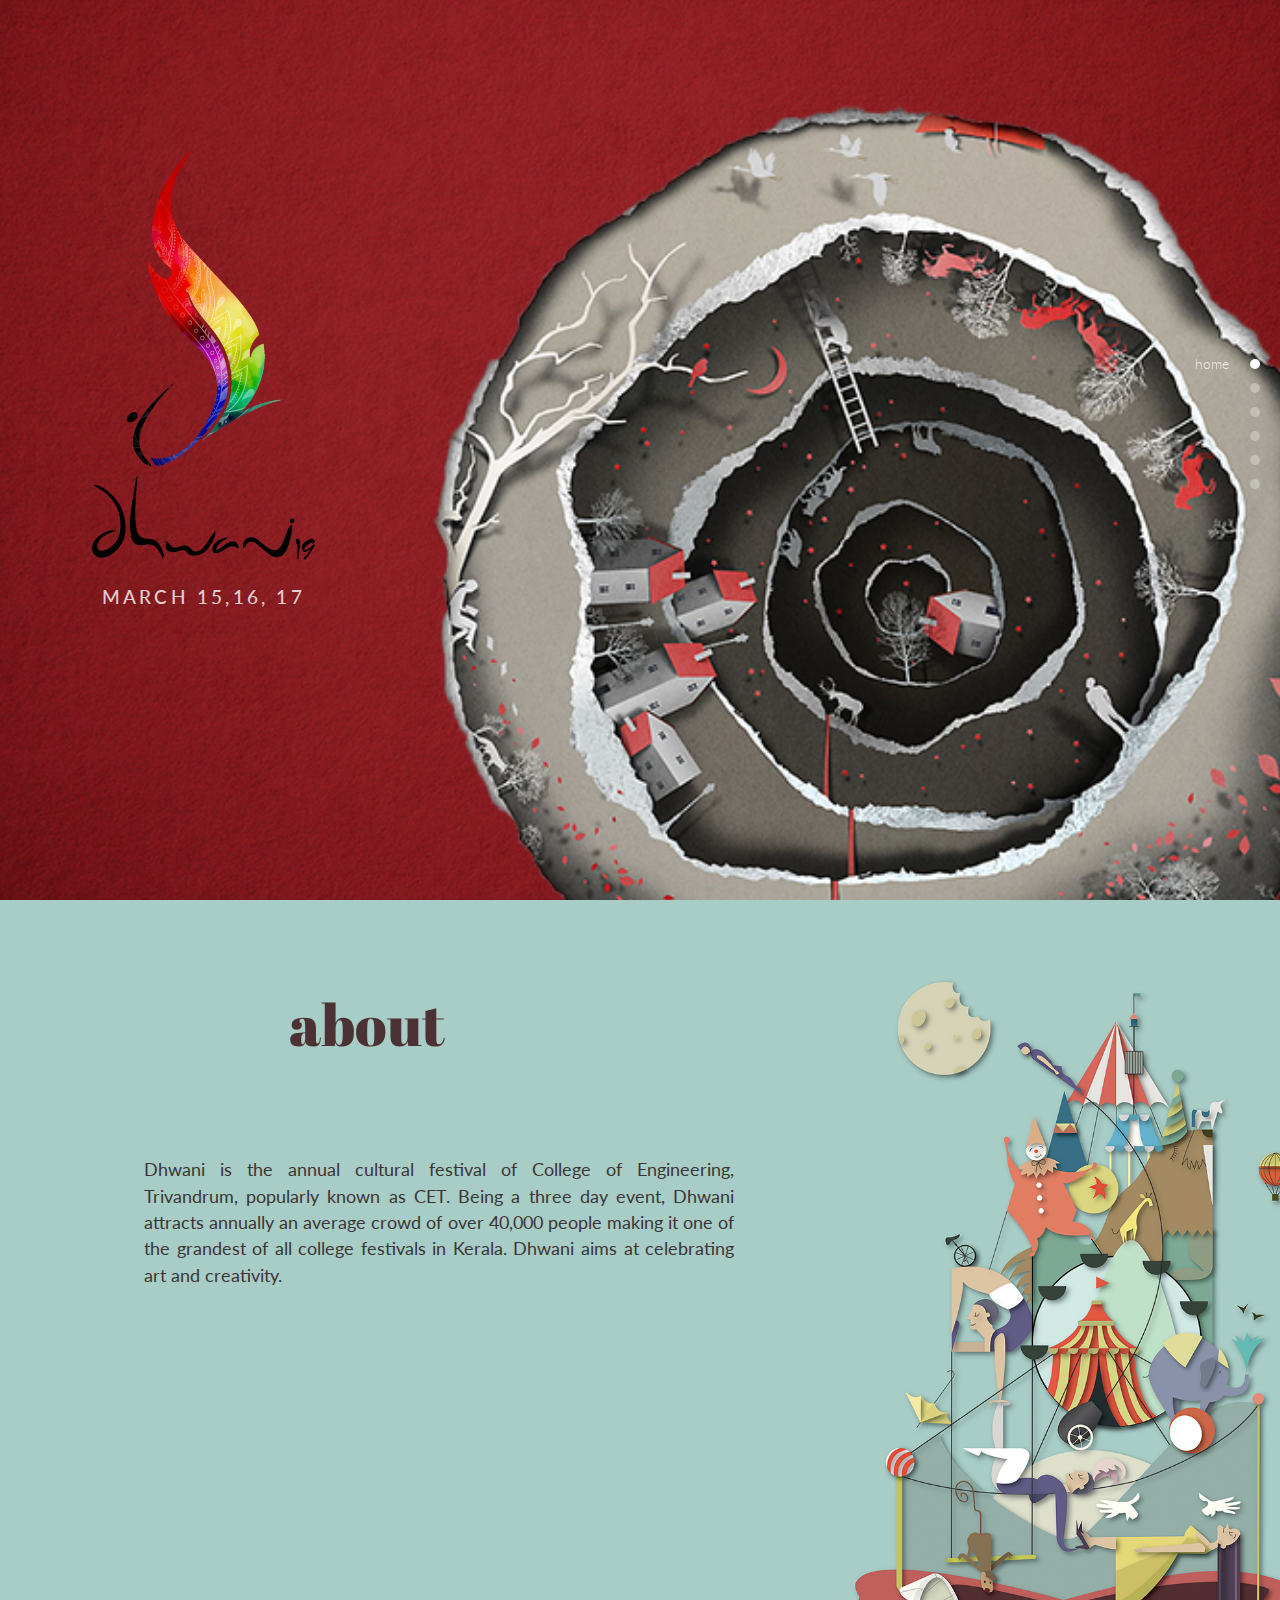
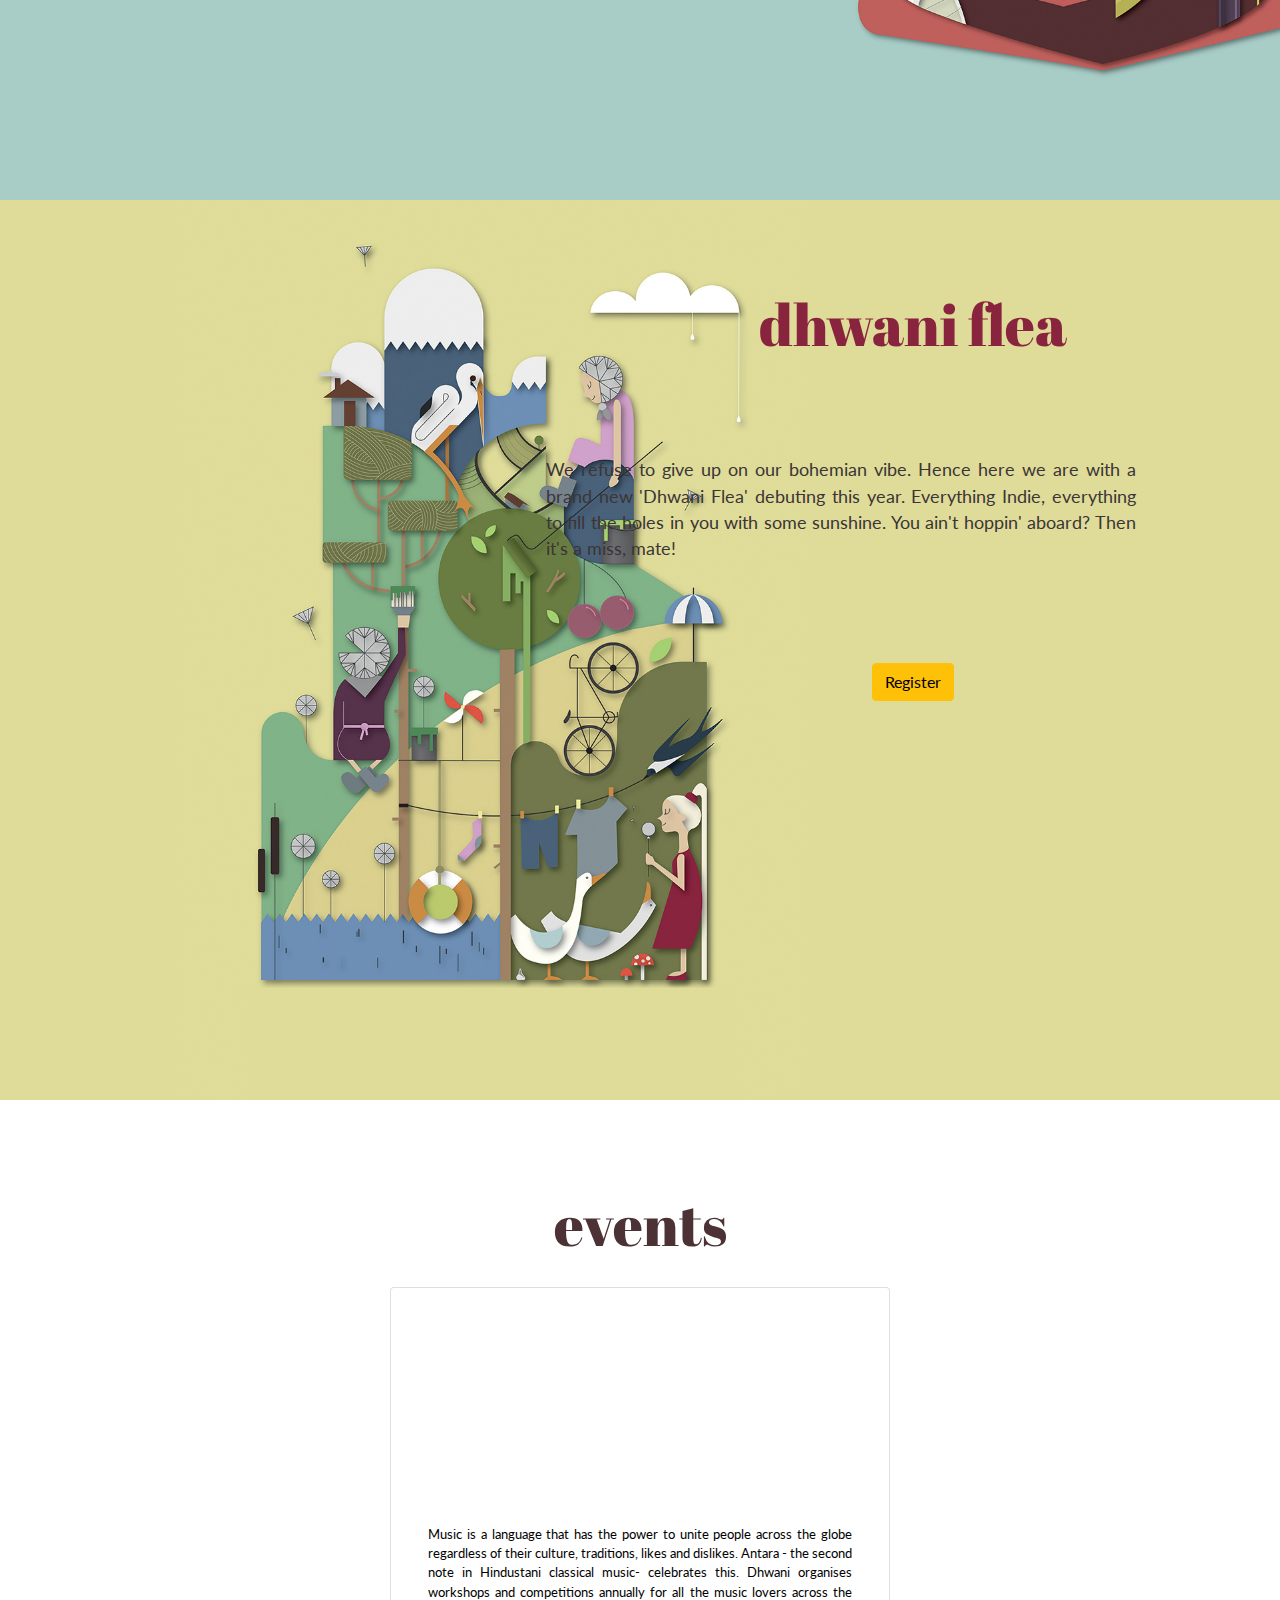
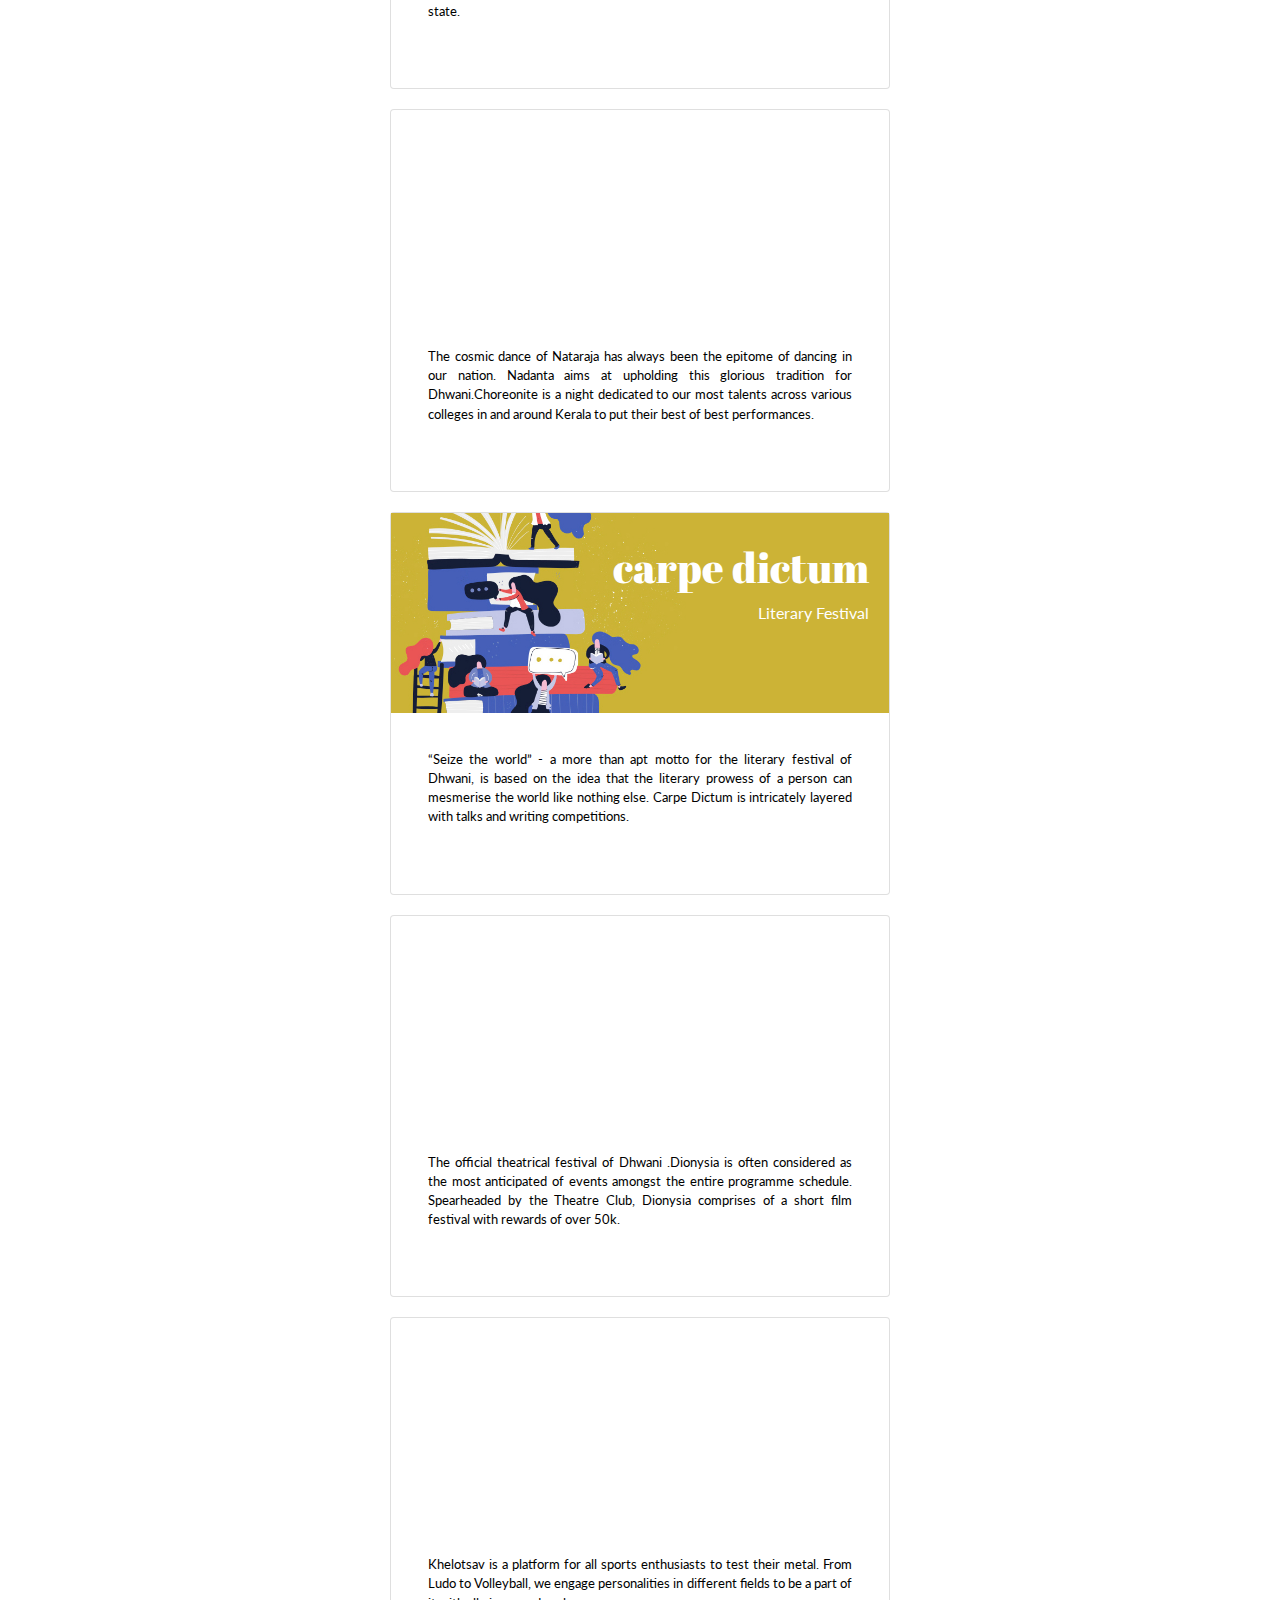
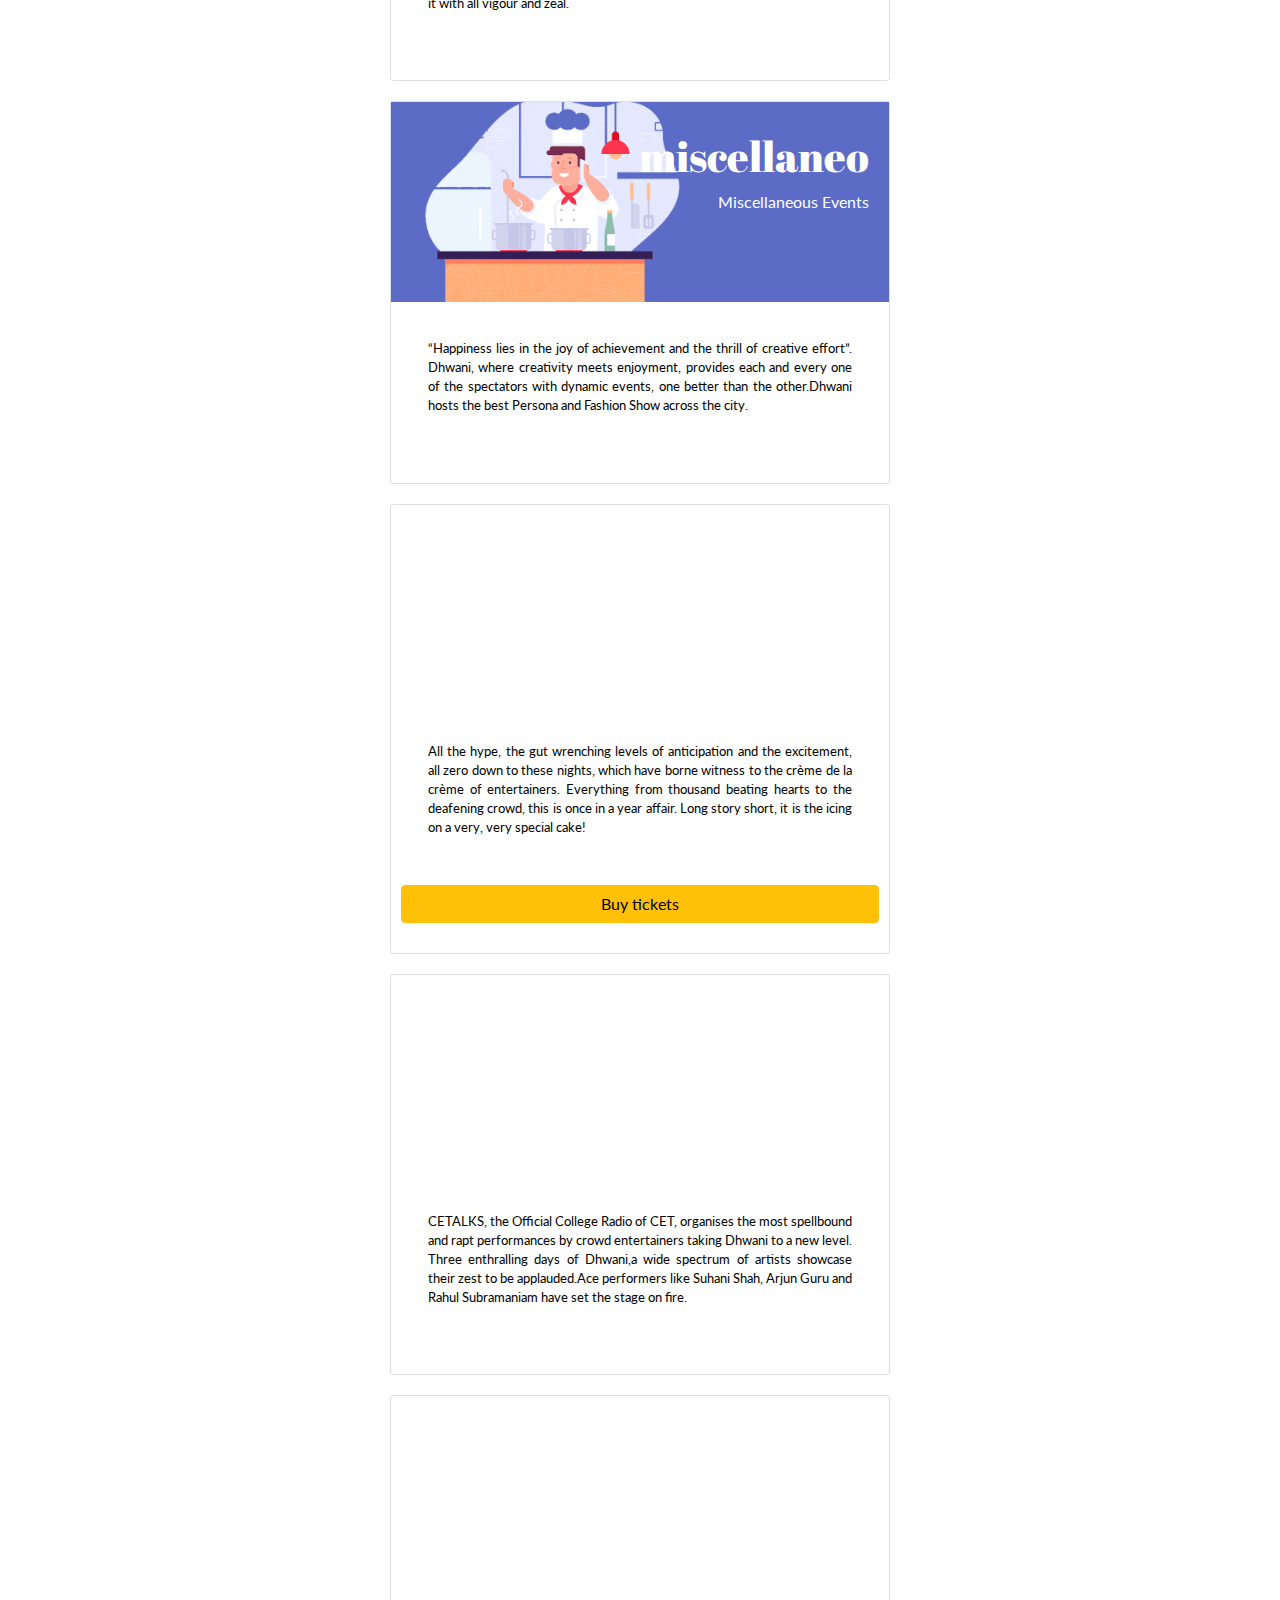
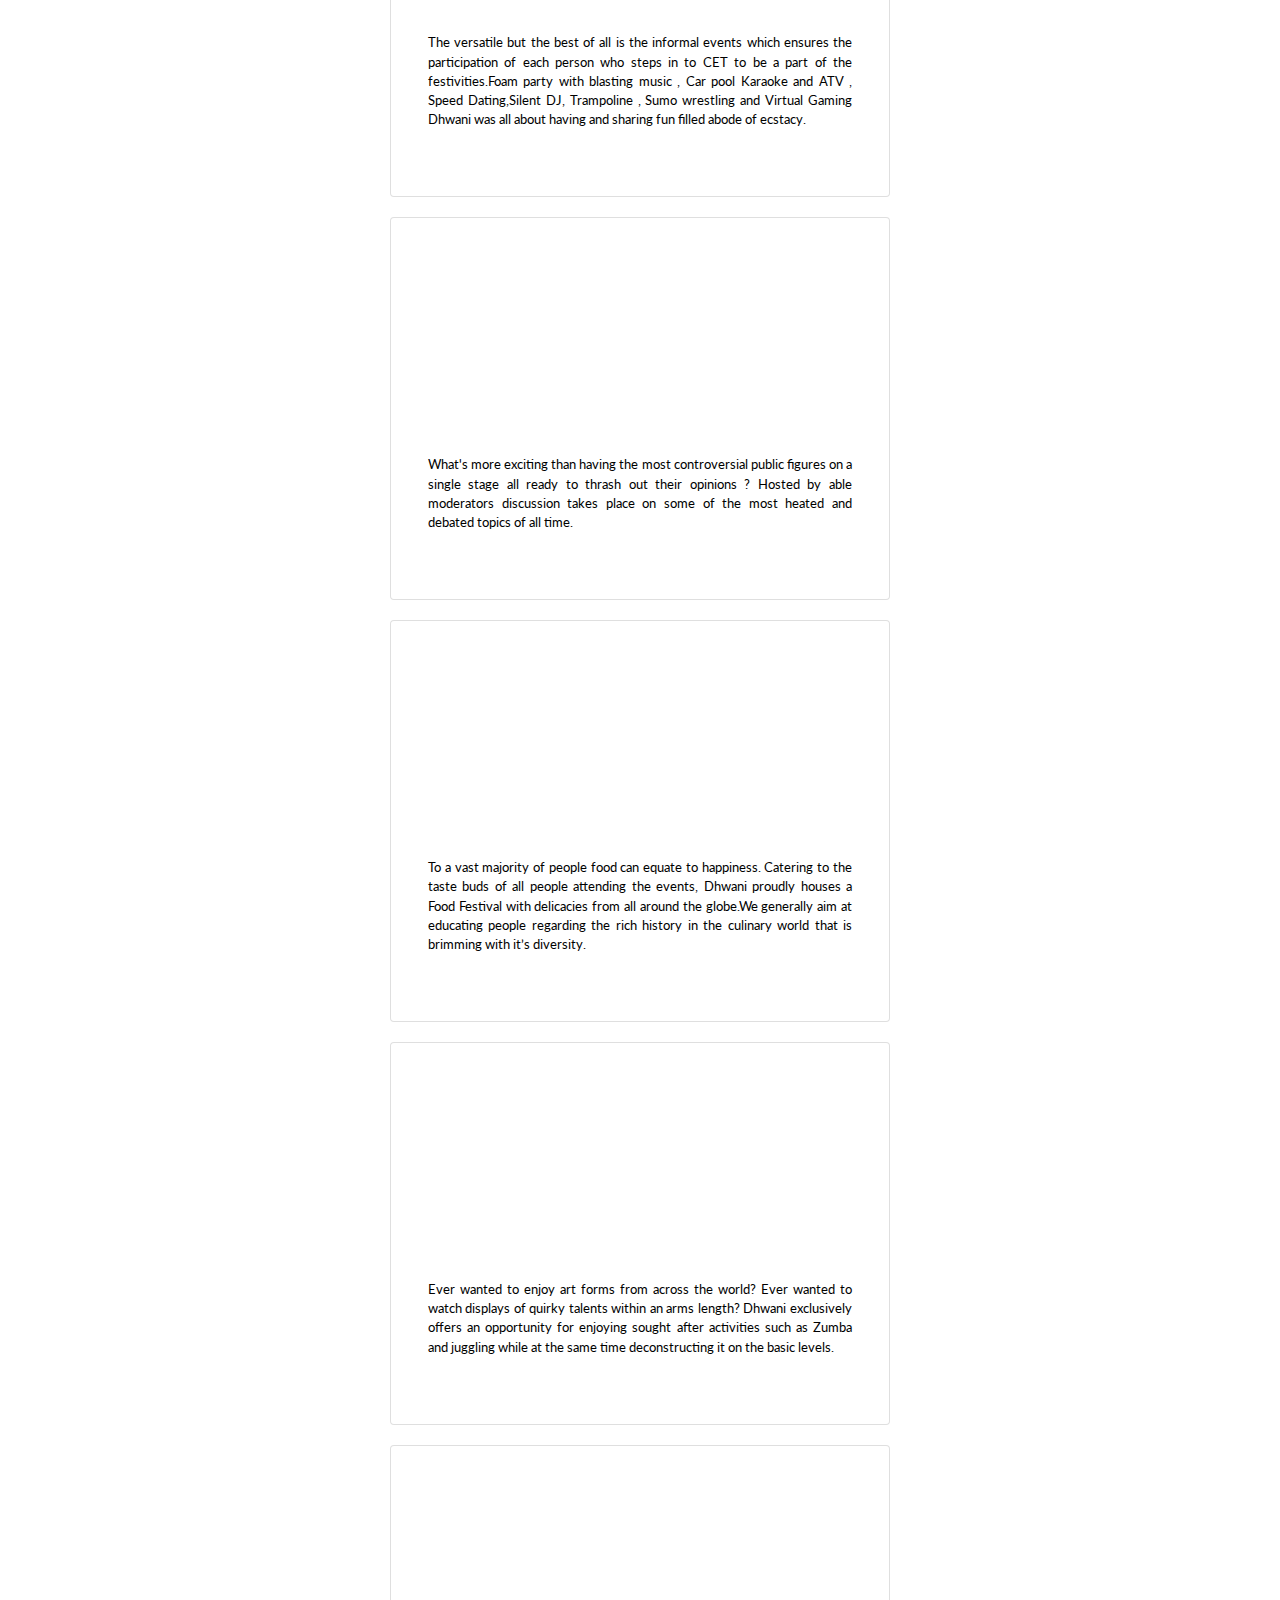
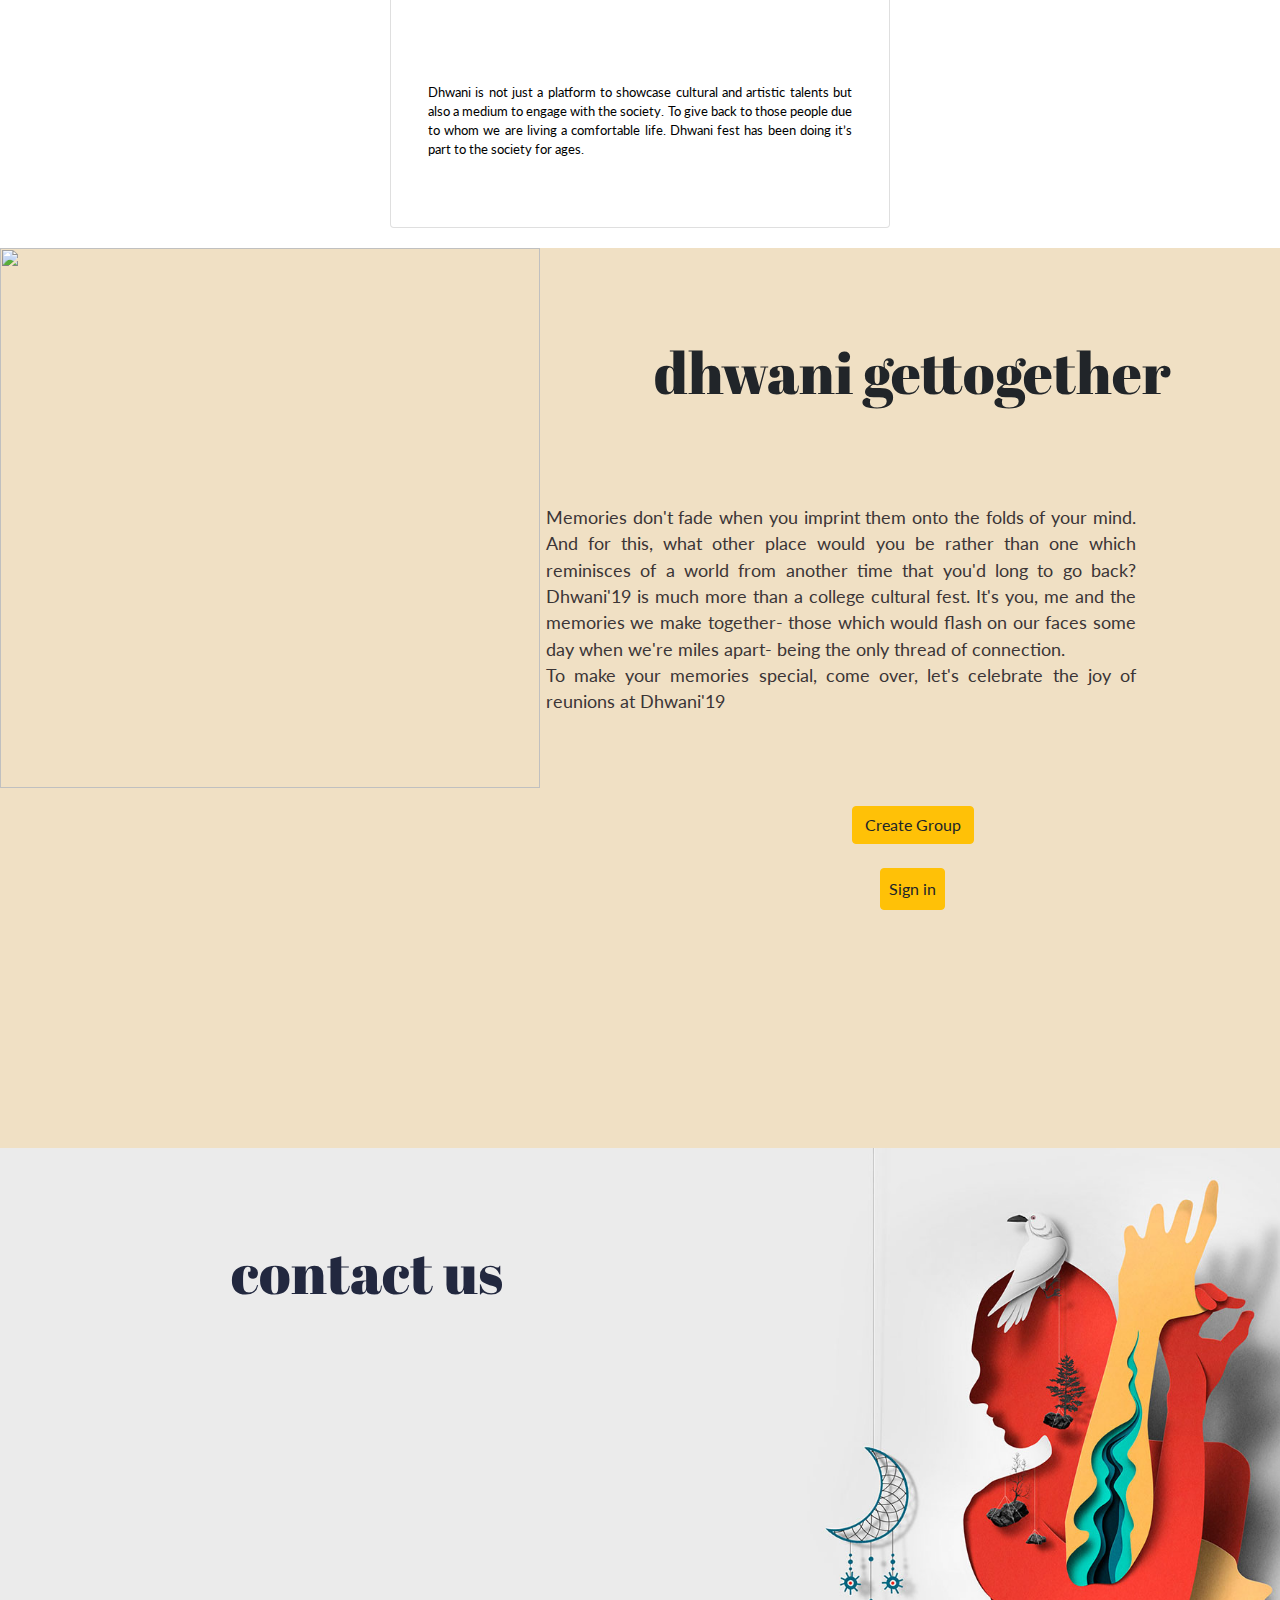
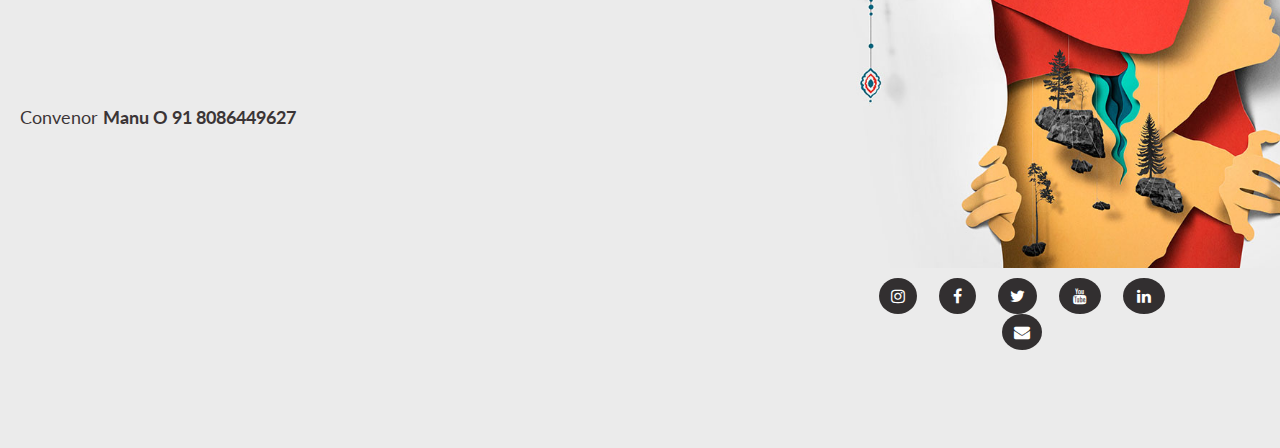
==== index.html @ 6152ed0f "Update index.html" ====
<html>
<head>
   <meta charset="utf-8">
    <meta http-equiv="X-UA-Compatible" content="IE=edge">
    <meta name="viewport" content="width=device-width, initial-scale=1">
    <title>Dhwani 19</title>
    <!--<link rel="stylesheet" type="text/css" href="./static/css/style.css">-->
    <link rel="manifest" href="./manifest.json">
    <link rel="shortcut icon" type="image/png" href="./static/img/logo-orginal.png" />
    
    <link rel="stylesheet" type="text/css" href="https://stackpath.bootstrapcdn.com/bootstrap/4.2.1/css/bootstrap.min.css">
    <link rel="stylesheet" type="text/javascript" href="https://stackpath.bootstrapcdn.com/bootstrap/4.2.1/js/bootstrap.min.js">
    <link rel="stylesheet" type="text/css" href="./static/css/demo.css">
    <script
  src="https://code.jquery.com/jquery-1.12.4.js"
  integrity="sha256-Qw82+bXyGq6MydymqBxNPYTaUXXq7c8v3CwiYwLLNXU="
  crossorigin="anonymous"></script>
    <script>
        //js service worker for adding to home screen prompt
        if ('serviceWorker' in navigator) {
            window.addEventListener('load', function () {
                navigator.serviceWorker.register('./sw.js').then(function (registration) {
                    // Registration was successful
                    console.log('ServiceWorker registration successful with scope: ', registration.scope);
                }, function (err) {
                    // registration failed :(
                    console.log('ServiceWorker registration failed: ', err);
                });
            });
        }

        
    </script>

    <!-- Global site tag (gtag.js) - Google Analytics -->
    <script async src="https://www.googletagmanager.com/gtag/js?id=UA-115438061-1"></script>
    <script>
        window.dataLayer = window.dataLayer || [];
        function gtag() { dataLayer.push(arguments); }
        gtag('js', new Date());

        gtag('config', 'UA-115438061-1');
    </script>


</head>
<body>
<!-- <a onclick="fun()">Hello</a> -->
 <div class="container" id="maincont">        
            <!-- SIDEBAR -->
            <div class="sidebar">
            <nav>
                <ul>
                    <li><a href="#home" class="dot name-active" ><span>home</span></a></li>
                    <li><a href="#about" class="dot"><span>about</span></a></li>
                    <li><a href="#dhwaniflea" class="dot"><span>flea</span></a></li>
                    <li><a href="#events" class="dot"><span>events</span></a></li>
                    <li><a href="#gettogether" class="dot"><span>gettogether</span></a></li>
                    <li><a href="#contact" class="dot"><span>contact</span></a></li>
                </ul>
            </nav>
        </div>
                      


 <div class="content">


<section class="general" id="home"> 
    <div class="row">
        <div class="col-lg-4 col-md-4  col-sm-12 lbox">
            <img src="./static/img/dhwani19logo.png" id="dhwanilogo">
            <h3 id="ddate">MARCH 15,16, 17</h3>
            <div id="registerDiv"></div>
            <div id="signOutDiv"></div>
            <div id="loginDiv"></div>
            
            
        </div>
        <div class="col-md-8 col-sm-12" id="hello" >
            <div id="profileViewButton"></div>
            <img src="./static/img/lbsharp.png" id="circ">
        </div>
    </div>
</section>
<section class="general" id="about">
    <div class="row">
        <div class="col-md-7 col-sm-12 lbox">
            <h3 class="sectiontitle dark">about</h3>
            <p class="desc lcontent">
                    Dhwani is the annual cultural festival of College of Engineering, Trivandrum, popularly known as CET. Being a three day event, Dhwani attracts annually an average crowd of over 40,000 people making it one of the grandest of all college festivals in Kerala. Dhwani aims at celebrating art and creativity.
            </p>
           
        </div>
        <div class="col-md-5 col-sm-12 imgdiv">
               <img src="./static/img/labyrinth/circus.jpg" class="aboutimg">

        </div>
    </div>
</section>
<section class="general" id="dhwaniflea">

    <div class="row">

        <div class="col-md-5 col-sm-12 imgdiv">
            <img src="./static/img/labyrinth/ff.jpg" class="fleaimg">
        </div>

    <div class="col-md-7 col-sm-12 lbox">
            <h3 class="sectiontitle">dhwani flea</h3>
            <p class="desc rcontent"> We refuse to give up on our bohemian vibe. Hence here we are with a brand new 'Dhwani Flea' debuting this year. Everything Indie, everything to fill the holes in you with some sunshine. 
                You ain't hoppin' aboard? Then it's a miss, mate! </p>
               <button id="eventRegButton"  class="btn btn-warning" style="margin-top: 10px; margin-left:10px;margin-right: 10px;"><a href="http://www.yepdesk.com/dhwaniflea" style="text-decoration: none; color:black;">Register</a></button>
    </div>
        


    </div>
</section>

<section class="general" id="events">

  <div class="row">
        

        <div class="col-md-12 col-sm-12 lbox">
            <h3 class="sectiontitle dark">events</h3>
        </div>
        <div class="col-md-1 col-sm-2"></div>
            <div class="col-md-10 col-sm-10 lbox eventblock">
            <!-- <p class="desc lcontent">
                I'll be sure to note that in my log. Smooth as an android's bottom, eh, Data? When has justice ever been as simple as a rule book? This is not about revenge. This is about justice. A lot of things can change in twelve years, Admiral. Well, that's certainly good to know. About four years. I got tired of hearing how young I looked.
            </p>
           
            <a href="#">
            <button class="btn btn-warning">
                Explore Events
            </button>
            </a> -->
           
     
            <div class="all">
                    <div class="cards">
                      <div class="card shadow-1" >
                        <div class="bgblock" style="background-image:url('./static/img/labyrinth/antara.jpg'); background-size:cover; background-repeat: no-repeat; background-position: center;">
                    <h4 class="festtitle">antara</h4>
                    <p class="festdesc">Music Festival</p>
                </div>
                    <p class="festcontent">Music is a language that has the power to unite people across the globe regardless of their culture, traditions, likes and dislikes. Antara - the second note in Hindustani classical music- celebrates this. Dhwani organises workshops and competitions annually for all the music lovers across the state.
                        </p>
                    <div class="eventslisting">
                    <div class="ANT">
                    </div>
                </div>
                    </div>
                      <div class="card shadow-1"><div class="bgblock" style="background-image:url('./static/img/labyrinth/nadanta.jpg'); background-size:cover; background-repeat: no-repeat; background-position: center; ">
                            <h4 class="festtitle">nadanta</h4>
                            <p class="festdesc">Dance Festival</p>
                        </div>
                        <p class="festcontent">The cosmic dance of Nataraja has always been the epitome of dancing in our nation. Nadanta aims at upholding this glorious tradition for Dhwani.Choreonite is a night dedicated to our most talents across various colleges in and around Kerala to put their best of best performances.
                        </p>
                            <div class="eventslisting">
                                <div class="NAD">
                                </div>
                            </div>
                      </div>
                      <div class="card shadow-1"><div class="bgblock" style="background-image:url('./static/img/labyrinth/books.jpg'); background-size:cover; background-repeat: no-repeat; background-position: center; ">
                        <h4 class="festtitle">carpe dictum</h4>
                        <p class="festdesc">Literary Festival</p>
                        </div>
                        <p class="festcontent">“Seize the world” - a more than apt motto for the literary festival of Dhwani, is based on the idea that the literary prowess of a person can mesmerise the world like nothing else. Carpe Dictum is intricately layered with talks and writing competitions. 
                        </p>
                        <div class="eventslisting">
                            <div class="CD">
                            </div>
                        </div>
                  </div>
                  <div class="card shadow-1"><div class="bgblock" style="background-image:url('./static/img/labyrinth/theatre.jpg'); background-size:cover; background-repeat: no-repeat; background-position: center; ">
                    <h4 class="festtitle">dionysia</h4>
                    <p class="festdesc">Theatrical Festival</p>
                </div>
                <p class="festcontent">The official theatrical festival of Dhwani .Dionysia is often considered as the most anticipated of events amongst the entire programme schedule. Spearheaded by the Theatre Club, Dionysia comprises of a short film festival with rewards of over 50k. 
                </p>
                    <div class="eventslisting">
                        <div class="DIO">
                        </div>
                    </div>
                </div>

                <div class="card shadow-1"><div class="bgblock" style="background-image:url('./static/img/labyrinth/sports.jpg'); background-size:cover; background-repeat: no-repeat; background-position: center; ">
                    <h4 class="festtitle">khelotsav</h4>
                    <p class="festdesc">Sports Festival</p>
                </div>
                <p class="festcontent">Khelotsav is a platform for all sports enthusiasts to test their metal. From Ludo to Volleyball, we engage personalities in different fields to be a part of it with all vigour and zeal. 
                </p>
                    <div class="eventslisting">
                        <div class="KHE">
                        </div>
                    </div>
                </div>
                <div class="card shadow-1"><div class="bgblock" style="background-image:url('./static/img/labyrinth/cheff.png'); background-size:cover; background-repeat: no-repeat; background-position: center; ">
                    <h4 class="festtitle">miscellaneo</h4>
                    <p class="festdesc">Miscellaneous Events</p>
                </div>
                <p class="festcontent">“Happiness lies in the joy of achievement and the thrill of creative effort”. Dhwani, where creativity meets enjoyment, provides each and every one of the spectators with dynamic events, one better than the other.Dhwani hosts the best Persona and Fashion Show across the city.

                </p>
                    <div class="eventslisting">
                        <div class="MIS">
                        </div>
                    </div>
                </div>
                <div class="card shadow-1"><div class="bgblock" style="background-image:url('./static/img/conc.jpg'); background-size:cover; background-repeat: no-repeat; background-position: center; ">
                    <h4 class="festtitle">ProNights</h4>
                    <p class="festdesc"></p>
                </div>
                <p class="festcontent">All the hype, the gut wrenching levels of anticipation and the excitement, all zero down to these nights, which have borne witness to the crème de la crème of entertainers. Everything from thousand beating hearts to the deafening crowd, this is once in a year affair. Long story short, it is the icing on a very, very special cake!

                </p>
                <button id="eventRegButton"  class="btn btn-warning" style="margin-top: 10px; margin-left:10px;margin-right: 10px;"><a href="http://www.yepdesk.com/dhwaniproshow" style="text-decoration: none; color:black;">Buy tickets</a></button>

                    <div class="eventslisting">
                       
                    </div>
                </div>

                <div class="card shadow-1"><div class="bgblock" style="background-image:url('./static/img/spot.jpg'); background-size:cover; background-repeat: no-repeat; background-position: center; ">
                    <h4 class="festtitle">spotlight</h4>
                    <p class="festdesc">by CETalks</p>
                </div>
                <p class="festcontent">CETALKS, the Official College Radio of CET, organises the most spellbound and rapt performances by crowd entertainers taking Dhwani to a new level. Three enthralling days of Dhwani,a wide spectrum of artists showcase their zest to be applauded.Ace performers like Suhani Shah, Arjun Guru and Rahul Subramaniam have set the stage on fire.


                </p>
                    <div class="eventslisting">
                       
                    </div>
                </div>

                <div class="card shadow-1"><div class="bgblock" style="background-image:url('./static/img/informal.jpg'); background-size:cover; background-repeat: no-repeat; background-position: center; ">
                    <h4 class="festtitle">informals</h4>
                    <p class="festdesc"></p>
                </div>
                <p class="festcontent">The versatile but the best of all is the informal events which ensures the participation of each person who steps in to CET to be a part of the festivities.Foam party with blasting music , Car pool Karaoke and ATV , Speed Dating,Silent DJ, Trampoline , Sumo wrestling and Virtual Gaming Dhwani was all about having and sharing fun filled abode of ecstacy.


                </p>
                    <div class="eventslisting">
                       
                    </div>
                </div>

                <div class="card shadow-1"><div class="bgblock" style="background-image:url('./static/img/panel2.jpg'); background-size:cover; background-repeat: no-repeat; background-position: center; ">
                    <h4 class="festtitle">panel discussions</h4>
                    <p class="festdesc"></p>
                </div>
                <p class="festcontent">What's more exciting than having the most controversial public figures on a single stage all ready to thrash out their opinions ? Hosted by able moderators discussion takes place  on some of the most heated and debated topics of all time.



                </p>
                    <div class="eventslisting">
                       
                    </div>
                </div>

                <div class="card shadow-1"><div class="bgblock" style="background-image:url('./static/img/food.jpg'); background-size:cover; background-repeat: no-repeat; background-position: center; ">
                    <h4 class="festtitle">food festival</h4>
                    <p class="festdesc"></p>
                </div>
                <p class="festcontent">To a vast majority of people food can equate to happiness. Catering to the taste buds of all people attending the events, Dhwani proudly houses a Food Festival with delicacies from all around the globe.We generally aim at educating people regarding the rich history in the culinary world that is brimming with it’s diversity.
                </p>
                    <div class="eventslisting">
                       
                    </div>
                </div>

                <div class="card shadow-1"><div class="bgblock" style="background-image:url('./static/img/orig.jpg'); background-size:cover; background-repeat: no-repeat; background-position: center; ">
                    <h4 class="festtitle">dhwani exclusives</h4>
                    <p class="festdesc"></p>
                </div>
                <p class="festcontent">Ever wanted to enjoy art forms from across the world? Ever wanted to watch displays of quirky talents within an arms length? Dhwani exclusively offers an opportunity for enjoying sought after activities such as Zumba and juggling while at the same time deconstructing it on the basic levels. 
                </p>
                    <div class="eventslisting">
                       
                    </div>
                </div>

                
                <div class="card shadow-1"><div class="bgblock" style="background-image:url('./static/img/comm.jpg'); background-size:cover; background-repeat: no-repeat; background-position: center; ">
                    <h4 class="festtitle">in gratitude</h4>
                    <p class="festdesc"></p>
                </div>
                <p class="festcontent">Dhwani is not just a platform to showcase cultural and artistic talents but also a medium to engage with the society. To give back to those people due to whom we are living a comfortable life. Dhwani fest has been doing it’s part to the society for ages. 
 
                </p>
                    <div class="eventslisting">
                       
                    </div>
                </div>
              
                    </div>
                  </div>
                


        <!-- <div class="col-md-5 col-sm-12 imgdiv">
               <img src="./static/img/labyrinth/drop_final.png" class="fleaimg">

        </div> -->

     </div>
    </div> 
</section>
<section class="general" id="gettogether">
        <div class="row">

                <div class="col-md-5 col-sm-12 imgdiv">
                    <img src="./static/img/gett.png" class="getimg">
                </div>
        
            <div class="col-md-7 col-sm-12 lbox">
                    <h3 class="sectiontitle">dhwani gettogether</h3>
                    <p class="desc rcontent">Memories don't fade when you imprint them onto the folds of your mind. And for this, what other place would you be rather than one which reminisces of a world from another time that you'd long to go back? Dhwani'19 is much more than a college cultural fest. It's you, me and the memories we make together- those which would flash on our faces some day when we're miles apart- being the only thread of connection.<br>

                        To make your memories special, come over, let's celebrate the joy of reunions at Dhwani'19 </p>
                    <button class="btn btn-warning" id="reunion-button" onclick="createReunion()">Create Group</button>
                    <br>
                    <br>
                    <button class="btn btn-warning reun" id="login" onclick="login()">Sign in</button> 
                    <div id="login"></div>    
            </div>
                
        
        
            </div>
</section>
<section class="general" id="contact">
    <div class="row">
<div class="col-md-7  col-sm-12 lbox">
            <h3 class="sectiontitle">contact us</h3>
            <div class="mapouter" style="margin: auto;"><div class="gmap_canvas"><iframe id="gmap_canvas" src="https://maps.google.com/maps?q=College%20of%20Engineering%2C%20Trivandrum&t=&z=17&ie=UTF8&iwloc=&output=embed" frameborder="0" scrolling="no" marginheight="0" marginwidth="0" ></iframe></div><style>.mapouter{text-align: center;}.gmap_canvas {overflow:hidden;background:none!important;}</style></div>

            <p class="desc" align="center" style="margin-left: 20px;">
             
             Convenor <strong>Manu O 91 8086449627</strong>
            </p>
</div>
 <div class="col-md-5 col-sm-12 imgdiv">
            <img src="./static/img/labyrinth/mm.jpg" class="contactimg">
            <div class="footer-social-icons">
   
    <ul class="social-icons">
        <li><a href="http://instagram.com/dhwanifest" class="social-icon"> <i class="fa fa-instagram"></i></a></li>
        <li><a href="http://facebook.com/dhwanifest" class="social-icon"> <i class="fa fa-facebook"></i></a></li>
        <li><a href="http://twitter.com/dhwanifest" class="social-icon"> <i class="fa fa-twitter"></i></a></li>
        <li><a href="https://www.youtube.com/channel/UCUGXXOIJVE6jpuQY2EubYTA" class="social-icon"> <i class="fa fa-youtube"></i></a></li>
        <li><a href="http://linkedin.com/company/dhwani-cet" class="social-icon"> <i class="fa fa-linkedin"></i></a></li>
        <li><a href="mailto:marketing@dhwanicet.org" class="social-icon"> <i class="fa fa-envelope"></i></a></li>
    </ul>
    </div>

</div>
 
</div>

</section>

</div>
</div>

<div id="myModal" class="modal">

    <!-- Modal content -->
    <div class="modal-content">
        <span class="close">&times;</span>
        <div class="mcontent">
        <div><img src="" id="eventImage"></div>
        <div id ="eventName"></div>
        <div id = "eventDescription"></div>
        <div id = "eventRules"></div>
        <div id="regFee"></div>
        <div id="prize1"></div>
        <div id="prize2"></div>
        <div id="prize3"></div>
        <div id="contactPhone"></div>
        <div id = "regEvent"><button id="eventRegButton"  class="btn btn-warning" style="margin-top: 10px; margin-left:10px;margin-right: 10px;"><a href="http://www.yepdesk.com/dhwani" style="text-decoration: none; color:black;">Register</a></button></div>
    </div>
    </div>

    </div>
</body>
<script>
    var registerEvent = function(eventId){
        console.log(eventId)
        firebase.auth().currentUser.getIdToken(/* forceRefresh */ true).then(function(idToken) {
        // Send token to your backend via HTTPS
        // ...
        localStorage.setItem('accessToken',idToken);   
        
        console.log(idToken)
        var config = {
            headers: {
                
                'x-auth-token': localStorage.accessToken
            }
        };

        axios.put(server_url+'/student/event/'+eventId,config)
        .then(result=>{
            alert("Registration successful")
            modal.display.style='none'
        })
        .catch(err=>{
            console.log(err)
        })

        }).catch(function(error) {
        // Handle error
        console.log(error)
        });

    }
    var modal = document.getElementById('myModal');
    
    // Get the button that opens the modal
    // var btn = document.getElementById("myBtn");
    
    // Get the <span> element that closes the modal
    var span = document.getElementsByClassName("close")[0];
    
    // When the user clicks on the button, open the modal
    // btn.onclick = function() {
    //   modal.style.display = "block";
    // }
    
    // When the user clicks on <span> (x), close the modal
    span.onclick = function() {
      modal.style.display = "none";
    }
    
    // When the user clicks anywhere outside of the modal, close it
    window.onclick = function(event) {
      if (event.target == modal) {
        modal.style.display = "none";
      }
    } 
    </script>

<script type="text/javascript">
    // Get the <datalist> and <input> elements.
    var collegeList = document.getElementById('json-collegelist');
    var input = document.getElementById('selectedcollege');
    var collegeId;
    if(localStorage.user)
    $('#login').hide();
    else
    $('#login').show();
    // Create a new XMLHttpRequest.

    var request = new XMLHttpRequest();

    var jsonOptionsTemp;

    // Handle state changes for the request.
    request.onreadystatechange = function (response) {
        if (request.readyState === 4) {
            if (request.status === 200) {
                // Parse the JSON
                var jsonOptions = JSON.parse(request.responseText);

                jsonOptionsTemp = jsonOptions;
                // Loop over the JSON array.
                jsonOptions.forEach(function (item) {
                    // Create a new <option> element.
                    var option = document.createElement('option');
                    // Set the value using the item in the JSON array.
                    option.value = item.name;
                    option.id = item.id;
                    // Add the <option> element to the <datalist>.
                    collegeList.appendChild(option);
                });


                // Update the placeholder text.
                input.placeholder = "enter college name";
            } else {
                // An error occured :(
                input.placeholder = "Couldn't load datalist options :(";
            }
        }
    };

    // Update the placeholder text.
    input.placeholder = "Loading options...";

    // Set up and make the request.
    request.open('GET', server_url+'/public/college', true);
    request.send();


    function register(input) {

        //var collegeCheck = document.getElementById('newcollege').checked;
        var inputCollege = document.getElementById('selectedcollege');
        var inputTemp = inputCollege.value;
        var phoneObj = document.getElementById('inputphone');
        var phone = phoneObj.value;

        if (!inputCollege.checkValidity() || !phoneObj.checkValidity()) {
            document.getElementById("errorMessage").innerHTML = inputCollege.validationMessage + "   " + phoneObj.validationMessage;
        } else {



            var accomodation;

            var accoCheck = document.getElementById('inputacco').checked;
            if (accoCheck === true)
                accomodation = document.querySelector('input[name = "sex"]:checked').value;
            else
                accomodation = 'none';

            var accoCheck = document.getElementById('inputacco').checked;
            if (accoCheck === true)
                accomodation = document.querySelector('input[name = "sex"]:checked').value;
            else
                accomodation = 'none'
            console.log(collegeId);
            console.log(phone);
            console.log(accoCheck);
            console.log(accomodation);

            var accessToken = localStorage.getItem("accessToken");





            var flag = false;

            jsonOptionsTemp.forEach(function (item) {
                if (inputTemp === item.name) {
                    collegeId = item.id;
                    flag = true;
                }
            });

            if (flag === false) {
                axios.put(server_url+'/public/college', { 'name': inputTemp })
                    .then(function (response) {

                        collegeId = response.data.id;
                        console.log(collegeId);

                        regsiterAxios(accessToken, phone, accomodation, collegeId);
                    });

            }

            else {

                regsiterAxios(accessToken, phone, accomodation, collegeId);
            }




            initApp();
        }

    }

    function regsiterAxios(accessToken, phone, accomodation, collegeId) {
        var config = {
            headers: {
                'Content-Type': 'application/json',
                'x-auth-token': accessToken
            }
        };

        axios.post(server_url+'/student/register', { 'phone': phone, 'accomodation': accomodation, 'collegeId': collegeId }, config)
            .then(function (response) {
                console.log(response);

                console.log("registration completed");
            }).catch((err) => {alert(err)});

    }
</script>
<noscript id="tsNoJsMsg">Javascript on your browser is not enabled.</noscript>
<script src="https://www.townscript.com/popup-widget/townscript-widget.nocache.js" type="text/javascript"></script>

<script type="text/javascript">


    // nav bar script
  $(document).ready(function(){
    $.scrollTo = $.fn.scrollTo = function(x, y, options){
        if (!(this instanceof $)) return $.fn.scrollTo.apply($('html, body'), arguments);
        options = $.extend({}, {
            gap: {
                x: 0,
                y: 0
            },
            animation: {
                easing: 'swing',
                duration: 600,
                complete: $.noop,
                step: $.noop
            }
        }, options);
        return this.each(function(){
            var elem = $(this);
            elem.stop().animate({
                scrollLeft: !isNaN(Number(x)) ? x : $(y).offset().left + options.gap.x,
                scrollTop: !isNaN(Number(y)) ? y : $(y).offset().top + options.gap.y
            }, options.animation);
        });
    };
    var aChildren = $("nav li").children();
    var aArray = [];
    for (var i=0; i < aChildren.length; i++) {    
        var aChild = aChildren[i];
        var ahref = $(aChild).attr('href');
        aArray.push(ahref);
    }     
    $(window).scroll(function(){
        var windowPos = $(window).scrollTop();
        var windowHeight = $(window).height();
        var docHeight = $(document).height();
        for (var i=0; i < aArray.length; i++) {
            var theID = aArray[i];
            var divPos = $(theID).offset().top; 
            var divHeight = $(theID).height(); 
            if (windowPos >= divPos && windowPos < (divPos + divHeight)) {
                $("a[href='" + theID + "']").addClass("name-active");
            } else {
                $("a[href='" + theID + "']").removeClass("name-active");
            }
        }
         var l=aArray.length;
        if(windowPos>$(aArray[l-1]).offset().top+$(aArray[l-1]).height()) {
            if (!$("nav li:last-child a").hasClass("name-active")) {
                
                var navActiveCurrent = $(".name-active").attr("href");
                $("a[href='" + navActiveCurrent + "']").removeClass("name-active");
                $("nav li:last-child a").addClass("name-active");
            
            }
        }
    });
    $("nav a").click(function(evn){
        evn.preventDefault();
        $('html,body').scrollTo(this.hash, this.hash);
    });
});

// nav bar script
</script>
<script>
$('.card').on('click', function() {
  if ($(this).hasClass('open')) {
    $('.card').removeClass('open');
    $('.card').removeClass('shadow-2');
    $(this).addClass('shadow-1');
    return false;
  } else {
    $('.card').removeClass('open');
    $('.card').removeClass('shadow-2');
    $(this).addClass('open');
    $(this).addClass('shadow-2');
  }
});
</script>
<script>
window.addEventListener('load',function(){
    axios.get(server_url+'/public/event')
    .then(res=>{
        var events = res.data;
        console.log(events)
        events.forEach(event => {
            var id = event['category'];
            console.log(id)
            $('.'+id).append('<a class="eventtag" onclick="fun('+event.id+')">'+event.name+'</a><br><br>')
           // $('.'+id).append('<a onclick="fun()"'+event.name+'Modal" role="button" class="btn btn-primary" data-toggle="modal">'+event.name+'</a><br/>');
            //$('body').append('<div class="modal" id="'+event.name+'Modal" tabindex="-1" role="dialog" aria-hidden="true"> <div class="modal-dialog modal-full" role="document"><div class="modal-content"><div class="modal-header"><h5 class="modal-title">'+event.name+'</h5><button type="button" class="close" data-dismiss="modal" aria-label="Close"><span aria-hidden="true">×</span></button></div><div class="modal-body p-4" id="result"><p>The grid inside the modal is responsive too..</p> </div></div></div></div>');
        });
    })
    .catch(err=>{
        console.log("Error in /public/student")
    })
})
var fun = function(eventId){
    console.log(eventId)
    console.log("insidefun")
    axios.get(server_url+'/public/event/'+eventId)
    .then(res=>{
        console.log(res)
        console.log(eventId)
        var modal = document.getElementById('myModal')
        document.getElementById('eventName').innerHTML =res.data.name
        document.getElementById('eventDescription').innerHTML = res.data.description
        document.getElementById('eventRules').innerHTML ='<span class="rules">Rules</span><br>'+ res.data.format
        document.getElementById('regFee').innerHTML = '<strong> Registration fee&nbsp</strong>'+res.data.regFee
        document.getElementById('prize1').innerHTML = '<strong> First Prize&nbsp</strong>'+res.data.prize1
        document.getElementById('prize2').innerHTML ='<strong> Second Prize&nbsp</strong>'+ res.data.prize2
        document.getElementById('prize3').innerHTML = '<strong> Third Prize&nbsp</strong>'+res.data.prize3
        document.getElementById('eventImage').setAttribute('src',res.data.image);
        document.getElementById('contactPhone').innerHTML = '<strong>'+res.data.contactName1+'&nbsp</strong>'+res.data.contactPhone1+'<br><strong>'+res.data.contactName2+'</strong>&nbsp'+res.data.contactPhone2
        // document.getElementById( "eventRegButton" ).setAttribute( "onClick", "javascript: registerEvent("+eventId+");" );
        modal.style.display = "block"           

    })
    .catch(err=>{
        console.log("error")
        console.log(err)
    })
    
}
</script>
<style>
.modal {
    display: none; /* Hidden by default */
    position: fixed; /* Stay in place */
    z-index: 1; /* Sit on top */
    left: 0;
    top: 0;
    width: 100%; /* Full width */
    height: 100%; /* Full height */
    overflow: auto; /* Enable scroll if needed */
    background-color: rgb(0,0,0); /* Fallback color */
    background-color: rgba(0,0,0,0.4); /* Black w/ opacity */
  }
  
  /* Modal Content/Box */
  .modal-content {
    background-color: #fefefe;
    margin: 15% auto; /* 15% from the top and centered */
    padding: 20px;
    border: 1px solid #888;
    width: 30%; /* Could be more or less, depending on screen size */
  }
  
  /* The Close Button */
  .close {
    color: #aaa;
    float: right;
    font-size: 28px;
    font-weight: bold;
  }
  
  .close:hover,
  .close:focus {
    color: black;
    text-decoration: none;
    cursor: pointer;
  }
</style>
</html>

<script src="https://cdnjs.cloudflare.com/ajax/libs/jquery/2.0.2/jquery.min.js"></script>
<link href="https://fonts.googleapis.com/css?family=Titillium+Web:900" rel="stylesheet">
<link href="https://fonts.googleapis.com/css?family=Titillium+Web:300" rel="stylesheet">
<link href="https://fonts.googleapis.com/css?family=Titillium+Web:700" rel="stylesheet">

    
    <script src="https://www.gstatic.com/firebasejs/4.10.0/firebase.js"></script>
    <script src="https://unpkg.com/axios/dist/axios.min.js"></script>
    <script>
        axios.get('https://api.github.com/users/codeheaven-io');
    </script>
    <script src="./static/js/script.js"></script>

<link href="https://fonts.googleapis.com/css?family=Titillium+Web:900" rel="stylesheet">
<link href="https://fonts.googleapis.com/css?family=Titillium+Web:300" rel="stylesheet">
<link href="https://fonts.googleapis.com/css?family=Titillium+Web:700" rel="stylesheet">
---- static/css/style.css ----
body{
    padding: 0;
    margin: 0;
    overflow: hidden;
}
#container{
    background-color: white;
}
#gradient{
    margin: auto;
    width: 95%;
    height: 90%;
    border-radius: 20px;
    position: absolute;
    left: 0;right: 0;top: 0;bottom: 0;
    overflow: hidden;
}

#main{
    position: absolute;
    overflow: hidden;
    width: 100%;
    height: 100%;
}
#outterPng{
    width: 100%;
    height: auto;
    position: absolute;
    margin:auto;
    top: 0;bottom: 0;
    z-index: 40;
}
#innerPng{
    width: 100%;
    height: auto;
    position: absolute;
    margin:auto;
    top: 0;bottom: 0;
    z-index: 41;
    -webkit-animation: rotation 30s infinite linear;
}
#logoPng{
    width: 100%;
    height: auto;
    position: absolute;
    margin:auto;
    top: 0;bottom: 0;
    z-index: 42;
}
.content{
    width: 100%;
    height: 100%;
    overflow: auto;
}   
@-webkit-keyframes rotation {
        from {
                -webkit-transform: rotate(0deg);
        }
        to {
                -webkit-transform: rotate(359deg);
        }
}
@-webkit-keyframes antirotation {
        from {
                -webkit-transform: rotate(360deg);
        }
        to {
                -webkit-transform: rotate(1deg);
        }
}
#phone-view{
    display:none;
}
#social{
    position: absolute;
    bottom:8%;left: 6%;
    width: 200px;
    height: auto;
    z-index: 60;
    color: white;
}
.user-counter{
    width: 154;
    height: 75;
    margin: 0px auto;
    display: block;
    margin-bottom: 15px;
}
#behemian{
    width: 100%;
    height: 150px;
    background-image: url('../img/bohemian.png');
    display: inline-block;
    margin-bottom: 5px;
}
#bohemian-mob{
    display: none;
}
#split1{
    width: 75px;
    height: 100%;
    display: inline-block;
    float: left;
}
#split2{
    width: 75px;
    height: 100%;
    display: block;
    float: right;
}
#split2 h1{
    text-align: center;
    font-family: 'Titillium Web', sans-serif;
    font-weight: 900;
}
#people{
    width: 100%;
    height: 100%;
    -webkit-animation: antirotation 15s infinite linear;
}
#fb{
    background-image: url('../img/facebook-normal.png');
    background-size: 80%;
    background-position:center;
    width: 60px;
    height: 55px;
    margin: 0px auto;
    display: inline-block;
}
#you{
    background-image: url('../img/youtube-normal.png');
    background-size: 80% auto;
    background-position:center;
    width: 60px;
    height: 55px;
    margin: 0px auto;
    margin-left: -3px;
    display: inline-block;
}
#insta{
    background-image: url('../img/instagram-normal.png');
    background-size: 80% ;
    background-position:center;
    width: 60px;
    height: 55px;
    margin: auto;
    display: inline-block;
    margin-left: -3px;
}
.couple{
    width: 184px;
    height: 55px;
    margin: 0px auto;
    display: block;
    border-radius: 15px; 
    overflow: hidden;
}
#fb:hover{
    background-image: url('../img/facebook-hover.png');
    cursor: pointer;
}
#insta:hover{
    background-image: url('../img/instagram-hover.png');
    cursor: pointer;
}
#you:hover{
    background-image: url('../img/youtube-hover.png');
    cursor: pointer;
}





#menu-content{
    width: 100%;
    height: 100%;;
    position: absolute;
    left: 100%;
}
#menu{
    display: block;
    border-radius: 80px;
    width: 80px;
    height: 80px;
    background-image: url('../img/hamburger.png'); 
    position: absolute;
    right: -40px;top: 0;bottom: 0;
    margin: auto;
    background-color:none;
    z-index: 100;
}
#menu:hover{
    cursor: pointer;
    background-color: none;
    border: none;
}
#inside{
    position: absolute;
    width: 631px;
    height: 312px;
    display: block;
    margin:auto;
    left: 0;right: 0;top: 0;bottom:0;
}
.menu-element{
    background-image: url('../img/pattern-square.png');
    width: 150px;
    height: 150px;
    display: inline-block;
    margin: 2px;
}
.anti{
    width: 100%;
    height: 100%;
    position: relative;
}
.anti:hover{
    -webkit-animation: antirotation 15s infinite linear;
}
.menu-element:hover{
    -webkit-animation: rotation 15s infinite linear;
}
#home{
    position: absolute;
    left: 0;right: 0;top: 0;bottom: 0;    
    display: block;
    margin: auto;
    background-image: url('../img/home.png');
    width: 100px;
    height: 100px;
    border-radius: 50px;
    cursor: pointer;
}
#home:hover{
    background-image: url('../img/home-text.png');
}
#about{
    position: absolute;
    left: 0;right: 0;top: 0;bottom: 0;    
    display: block;
    margin: auto;
    background-image: url('../img/about.png');
    width: 100px;
    height: 100px;
    border-radius: 50px;
    cursor: pointer;
}
#about:hover{
    background-image: url('../img/about-text.png');
}
#proshow{
    position: absolute;
    left: 0;right: 0;top: 0;bottom: 0;    
    display: block;
    margin: auto;
    background-image: url('../img/proshow.png');
    width: 100px;
    height: 100px;
    border-radius: 50px;
    cursor: pointer;
}
#proshow:hover{
    background-image: url('../img/proshow-text.png');
}
#event{
    position: absolute;
    left: 0;right: 0;top: 0;bottom: 0;    
    display: block;
    margin: auto;
    background-image: url('../img/events.png');
    width: 100px;
    height: 100px;
    border-radius: 50px;
    cursor: pointer;
}
#event:hover{
    background-image: url('../img/events-text.png');
}
#sponsors{
    position: absolute;
    left: 0;right: 0;top: 0;bottom: 0;    
    display: block;
    margin: auto;
    background-image: url('../img/sponsors.png');
    width: 100px;
    height: 100px;
    border-radius: 50px;
    cursor: pointer;
}
#sponsors:hover{
    background-image: url('../img/sponsors-text.png');
}
#contact{
    position: absolute;
    left: 0;right: 0;top: 0;bottom: 0;    
    display: block;
    margin: auto;
    background-image: url('../img/contact.png');
    width: 100px;
    height: 100px;
    border-radius: 50px;
    cursor: pointer;
}
#contact:hover{
    background-image: url('../img/contact-text.png');
}
#login{
    position: absolute;
    left: 0;right: 0;top: 0;bottom: 0;    
    display: block;
    margin: auto;
    background-image: url('../img/login.png');
    width: 100px;
    height: 100px;
    border-radius: 50px;
    cursor: pointer;
}
#login:hover{
    background-image: url('../img/login-text.png');
}
#accomodation{
    position: absolute;
    left: 0;right: 0;top: 0;bottom: 0;    
    display: block;
    margin: auto;
    background-image: url('../img/accomodation.png');
    width: 100px;
    height: 100px;
    border-radius: 50px;
    cursor: pointer;
}
#accomodation:hover{
    background-image: url('../img/accomodation-text.png');
}
#mob-inside{
    display: none;
}

#overlay{
    position: absolute;
    width: 100vw;
    height: 100vh;
    background-color: white;
    text-align: center;
    z-index: 9999999;
}




#about-content{
    width: 100%;
    height: 100%;
    position: absolute;
    top: 100%;
    overflow-y: auto;
}
.section{
    display: block;
    width: 50%;
    height: 100%;
    float: left;
    overflow: hidden;
}
#secOne{
    font-family: 'Titillium Web', sans-serif;
    color: white;
    text-align: center; 
}
#secOne h2{
    font-size: 30px;
    font-weight: 300;
}
#secOne p{
    width: 80%;
    display: block;
    margin: 0 auto;
}
#secTwo{
    position: relative;
}
#allMedia{
    width: 90%;
    height: 90%;
    display: block;
    position: absolute;
    left: 0;right: 0;top: 0;bottom: 0;
    margin: auto;
}
.eachBox{
    height: 30%;
    width: 30%;
    display: block;
    float: left;
    margin: 1.6%;
    text-align: center;
    font-family: 'Titillium Web', sans-serif;
    overflow: hidden;
}
.eachBox img{
    width: 50px;
    height: 50px;
    display: block;
    margin: 0 auto;
}
.eachBox h3{
    color: white;
    font-size: 30px;
    margin-top: 10px; 
    margin-bottom: 10px;  
}
.eachBox p{
    color: white;
    margin-top: 5px;
}



#proshow-content{
    width: 100%;
    height: 100%;
    position: absolute;
    display: block;
    bottom: 100%;
    text-align: center;
    color: white;
}
#proshow-content h2{
    font-family: 'Titillium Web', sans-serif;
    font-size: 40px;
}
#centerComing{
    display: block;
    position: absolute;
    top: 0;right: 0;bottom: 0;left: 0;
    margin: auto;
    width: 400px;
    height: 50px;
}



#accomodation-content{
    font-family: 'Titillium Web', sans-serif;
    width: 100%;
    height: 100%;
    position: absolute;
    display: block;
    right: 100%;
    text-align: center;
    color: white;
}



#contact-content{
    font-family: 'Titillium Web', sans-serif;
    width: 100%;
    height: 100%;
    position: absolute;
    display: block;
    right: 100%;
    text-align: center;
    color: white;
}

#secOneContact{
    position: relative;
}
#secTwoContact{
    position: relative;
}
.secContentOne{
    width: 90%;
    height: 40%;
    display: block;
    position: absolute;
    margin: auto;
    top: 0;left: 0;right: 0;bottom: 0;
    text-align: center;
    overflow-y: hidden;
}
.secContentTwo{
    width: 90%;
    height: 90%;
    display: block;
    position: absolute;
    margin: auto;
    top: 0;left: 0;right: 0;bottom: 0;
    text-align: center;
    overflow-y: hidden;
}
#secOneContact h2{
    font-size: 40px;
    font-weight: 300;
}
.secContentTwo p{
    font-size: 15px;
}
.smallBox{
    width: 23%;
    height: 50px;
    display: inline-block;
}
.smallBox img{
    cursor: pointer;
}


#login-content{
    width: 100%;
    height: 100%;
    position: absolute;
    top: 100%;
    background-image: url('../img/style.png');
    overflow: hidden;
    overflow-x: hidden;
}
.sectionReg{
    display: block;
    width: 50%;
    height: 100%;
    float: left;
    overflow: hidden;
}
#secOneReg{
    
}
#secTwoReg{
    position: relative;
    overflow: hidden;
}
#regpage{
    position: absolute;
    display: block;
    top: 0;
    bottom: 0;
    right:  0%;
    margin: auto;
    width: 100%;
    height: 400px;
    text-align: center;
    font-family: 'Titillium Web', sans-serif;
    color: white;
}
#registerhead{
    font-size: 40px;
    font-weight: 300;
    margin: 0px;
    padding: 0px;
}
#register{
    position: absolute;
    display: block;
    margin: auto;
    width: 100%;
    height: 100%;
    right: -100%;
}
#contentCenter{
    width: 100%;
    height: 400px;
    display: block;
    position: absolute;
    margin: auto;
    top: 0;
    bottom: 0;
    font-family: 'Titillium Web', sans-serif;
    color: white;
}

#yregcom{
    font-size: 30px;
    text-align: center;
    margin:0;
    color: white;
    text-decoration-line: underline;
} 

#registerhead{
    font-size:50px;
    text-align: center;
}

.submitbtn {
    background-color:transparent; /* Green */
    border: 2px solid white;
    border-radius: 6px;
    margin: 10px;
    color: white;
    width: 100px;
    height: 30px;
    text-align: center;
    text-decoration: none;
    display: block;
    font-size: 16px;
    cursor: pointer;
    float: left;
}
.modal-footer{
    display: block;
    margin: 0px auto;
    width: 240px;
    height: 50px;
}

#submitbtn {
    width:200px;
    background: #3e9cbf; 
    padding: 8px 14px 10px; 
    border:1px solid #3e9cbf; 
    cursor:pointer;
    font-size:1.5em;
    font-family:Oswald, sans-serif; 
    letter-spacing:.1em;
    text-shadow: 0 -1px 0px rgba(0, 0, 0, 0.3); 
    color: #fff;
    -webkit-box-shadow: inset 0px 1px 0px #3e9cbf, 0px 5px 0px 0px #205c73, 0px 10px 5px #999;
    -moz-box-shadow: inset 0px 1px 0px #3e9cbf, 0px 5px 0px 0px #205c73, 0px 10px 5px #999;
    box-shadow: inset 0px 1px 0px #3e9cbf, 0px 5px 0px 0px #205c73, 0px 10px 5px #999;
    -moz-border-radius: 10px;
    -webkit-border-radius: 10px;
    border-radius: 10px;
    margin-top:100px;
    display: block;
    margin-left:150px;
    }
    #submitbtn:hover, #submitbtn:focus {
    color:#dfe7ea;
    -webkit-box-shadow: inset 0px 1px 0px #3e9cbf, 0px 2px 0px 0px #205c73, 0px 2px 5px #999;
    -moz-box-shadow: inset 0px 1px 0px #3e9cbf, 0px 2px 0px 0px #205c73, 0px 2px 5px #999;
    box-shadow: inset 0px 1px 0px #3e9cbf, 0px 2px 0px 0px #205c73, 0px 2px 5px #999;
    }
.formelement{
    width:400px;
    height:40px;
}


.loginBtn {
    box-sizing: border-box;
    position: relative;
    /* width: 13em;  - apply for fixed size */
    border: none;
    padding-left: 50px;
    margin-bottom: 5px;
    text-align: left;
    line-height: 34px;
    white-space: nowrap;
    border-radius: 0.2em;
    font-size: 16px;
    color: #FFF;
    width: 230px;
  }
  .loginBtn:before {
    content: "";
    box-sizing: border-box;
    position: absolute;
    top: 0;
    left: 0;
    width: 34px;
    height: 100%;
  }
  .loginBtn:focus {
    outline: none;
  }
  .loginBtn:active {
    box-shadow: inset 0 0 0 32px rgba(0,0,0,0.1);
  }
  
  
  /* Facebook */
  .loginBtn--facebook {
    background-color: #4C69BA;
    background-image: linear-gradient(#4C69BA, #3B55A0);
    /*font-family: "Helvetica neue", Helvetica Neue, Helvetica, Arial, sans-serif;*/
    text-shadow: 0 -1px 0 #354C8C;
    margin-top:8vw;
  }
  .loginBtn--facebook:before {
    border-right: #364e92 1px solid;
    background: url('https://s3-us-west-2.amazonaws.com/s.cdpn.io/14082/icon_facebook.png') 6px 6px no-repeat;
  }
  .loginBtn--facebook:hover,
  .loginBtn--facebook:focus {
    background-color: #5B7BD5;
    background-image: linear-gradient(#5B7BD5, #4864B1);
  }
  
  
  /* Google */
  .loginBtn--google {
    /*font-family: "Roboto", Roboto, arial, sans-serif;*/
    background: #DD4B39;
  }
  .loginBtn--google:before {
    border-right: #BB3F30 1px solid;
    background: url('https://s3-us-west-2.amazonaws.com/s.cdpn.io/14082/icon_google.png') 6px 6px no-repeat;
  }
  .loginBtn--google:hover,
  .loginBtn--google:focus {
    background: #E74B37;
  }



  #logContent{
      width: 100%;
      height: 100%;
      display: block;
      position: absolute;
      right: 0%;
  }
  #profile-content{
    width: 100%;
    height: 100%;
    display: block;
    position: absolute;
    right: -100%;
    background-color: none;
    color: white;
    font-family: 'Titillium Web', sans-serif;
    overflow: hidden;
  }
#reg_events{
    width: 100%;
    height: 100%;
    overflow: auto;
}
.eachevent{
    width: 80%;
    display: block;
    float: left;
    text-align: center;
}
.paid{
    width: 20%;
    display: block;
    float: left;
}
.eachevent h5{
    padding: 0;
    margin: 0;
    margin-bottom: 10px;
    display: block;
    width: 100%;
    border-bottom: 2px solid white;
}
.paid h5{
    padding: 0;
    display: block;
    width: 100%;
    margin: 0;
    margin-bottom: 10px;
    border-bottom: 2px solid white;
}
.button-center{
    width: 100px;
    display: block;
    margin: auto;
}
#profilepic{
    border-radius: 100px;
}
#account{
    overflow: auto;
}


#event-content{
    width: 100%;
    height: 100%;
    position: absolute;
    bottom: 100%;
    display: block;
    overflow: hidden;
}
#event-page{
    width: 100%;
    height: 100%;
    display: block;
    position: relative;
}
.event-element{
    background-image: url('../img/pattern-square-medium.png');
    background-size: 100% 100%;

}
.event-element:hover{
    -webkit-animation: rotation 15s infinite linear;
}
.anti-rotation{
    display: block;
    width: 100%;
    height: 100%;
    position: absolute;
    top: 0;
    bottom: 0;
    right: 0;
    left: 0;
    margin: auto;
}
.anti-rotation:hover{
    -webkit-animation: antirotation 15s infinite linear;
}
#workshops{
    width: 300px;
    height: 300px;
    display: block;
    position: absolute;
    margin: auto;
}
#competitions{
    width: 300px;
    height: 300px;
    display: block;
    position: absolute;
    margin: auto;
}
#informals{
    width: 300px;
    height: 300px;
    display: block;
    position: absolute;

    margin: auto;
}
#workshops-inner{
    position: absolute;
    top: 0;
    bottom: 0;
    right: 0;
    left: 0;
    margin: auto;
    display: block;
    width: 66.6%;
    height: 66.6%;
    background-image: url('../img/workshops.png');
    background-size: 100% 100%;
}
#workshops-inner:hover{
    position: absolute;
    top: 0;
    bottom: 0;
    right: 0;
    left: 0;
    margin: auto;
    display: block;
    width: 66.6%;
    height: 66.6%;
    background-image: url('../img/workshops-hover.png');
    background-size: 100% 100%;
}
#informals-inner{
    position: absolute;
    top: 0;
    bottom: 0;
    right: 0;
    left: 0;
    margin: auto;
    display: block;
    width: 66.6%;
    height: 66.6%;
    background-image: url('../img/informals.png');
    background-size: 100% 100%;
}
#informals-inner:hover{
    position: absolute;
    top: 0;
    bottom: 0;
    right: 0;
    left: 0;
    margin: auto;
    display: block;
    width: 66.6%;
    height: 66.6%;
    background-image: url('../img/informals-hover.png');
    background-size: 100% 100%;
}
#competitions-inner{
    position: absolute;
    top: 0;
    bottom: 0;
    right: 0;
    left: 0;
    margin: auto;
    display: block;
    width: 66.6%;
    height: 66.6%;
    background-image: url('../img/competitions.png');
    background-size: 100% 100%;
}
#competitions-inner:hover{
    position: absolute;
    top: 0;
    bottom: 0;
    right: 0;
    left: 0;
    margin: auto;
    display: block;
    width: 66.6%;
    height: 66.6%;
    background-image: url('../img/competitions-hover.png');
    background-size: 100% 100%;
}

.acc-content
{
    width: 60%;
    height: 60%;
    display: block;
    position: absolute;
    margin: auto;
    top: 0;left: 0;right: 0;bottom: 0;
    text-align: center;
    overflow-y: hidden;
    border: white 2px solid;
    border-radius: 20px;
}

#workshops-content{
    display: block;
    width: 100%;
    height: 100%;
    position: absolute;
    margin: auto;
}
#competitions-content{
    display: block;
    width: 100%;
    height: 100%;
    position: absolute;
    margin: auto;
}
#informals-content{
    display: block;
    width: 100%;
    height: 100%;
    position: absolute;
    margin: auto;
}
.wrapper-content{
    display: block;
    position: relative;
    width: 100%;
    height: 100%;
}
#center{
    display: block;
    position: absolute;
    top: 0;
    right: 0;
    bottom: 0;
    left: 0;
    margin: auto;
    width: 140px;
    height: 60px;
    font-family: 'Titillium Web', sans-serif;
    
}
#center h2{
    font-size: 20px;
    color: white;
}

.list{
    display: block;
}
.list-competition{
    display: block;
}
.list-ant{
    display: block;
}
.list-dio{
    display: block;
}
.list-nad{
    display: block;
}
.list-car{
    display: block;
}
.list-khe{
    display: block;
}
.list-mis{
    display: block;
}
#workshops-list{
    width: 380px;
    height: 39px;
    position: absolute;
    top: 0;
    right: 0;
    bottom: 0;
    left: 0;
    margin: auto;
    color: white;
    font-family: 'Titillium Web', sans-serif;
}
#workshops-list h2{
    margin: 3px;
    font-size: 25px;
    text-align: center;
    display: block;
}
#workshops-list h2:hover{
    cursor: pointer;
    border: 2px solid white;
    border-radius: 10px;
}
.worklist-content{
    width: 100%;
    height: 100%;
    display: block;
    position: absolute;
    border-top-left-radius: 20px;
    border-bottom-left-radius: 20px;
    border-left: 3px solid white;
}
.close-all{
    position: absolute;
    display: none;
    left: 5px;
    width: 100px;
    height: 100px;
    background-image: url('../img/pattern-square-medium.png');
    background-size: 100% 100%;
    top: 0;
    bottom: 0;
    margin: auto;
    z-index: 99;
}
.close-all:hover{
    -webkit-animation: rotation 15s infinite linear;
}
.close-all-competition{
    position: absolute;
    display: none;
    left: 5px;
    width: 100px;
    height: 100px;
    background-image: url('../img/pattern-square-medium.png');
    background-size: 100% 100%;
    top: 0;
    bottom: 0;
    margin: auto;
    z-index: 99;
}
.close-all-competition:hover{
    -webkit-animation: rotation 15s infinite linear;
}
.close-all-ant{
    position: absolute;
    display: none;
    left: 5px;
    width: 100px;
    height: 100px;
    background-image: url('../img/pattern-square-medium.png');
    background-size: 100% 100%;
    top: 0;
    bottom: 0;
    margin: auto;
    z-index: 99;
}
.close-all-ant:hover{
    -webkit-animation: rotation 15s infinite linear;
}
.close-all-dio{
    position: absolute;
    display: none;
    left: 5px;
    width: 100px;
    height: 100px;
    background-image: url('../img/pattern-square-medium.png');
    background-size: 100% 100%;
    top: 0;
    bottom: 0;
    margin: auto;
    z-index: 99;
}
.close-all-dio:hover{
    -webkit-animation: rotation 15s infinite linear;
}
.close-all-nad{
    position: absolute;
    display: none;
    left: 5px;
    width: 100px;
    height: 100px;
    background-image: url('../img/pattern-square-medium.png');
    background-size: 100% 100%;
    top: 0;
    bottom: 0;
    margin: auto;
    z-index: 99;
}
.close-all-nad:hover{
    -webkit-animation: rotation 15s infinite linear;
}
.close-all-car{
    position: absolute;
    display: none;
    left: 5px;
    width: 100px;
    height: 100px;
    background-image: url('../img/pattern-square-medium.png');
    background-size: 100% 100%;
    top: 0;
    bottom: 0;
    margin: auto;
    z-index: 99;
}
.close-all-car:hover{
    -webkit-animation: rotation 15s infinite linear;
}
.close-all-khe{
    position: absolute;
    display: none;
    left: 5px;
    width: 100px;
    height: 100px;
    background-image: url('../img/pattern-square-medium.png');
    background-size: 100% 100%;
    top: 0;
    bottom: 0;
    margin: auto;
    z-index: 99;
}
.close-all-khe:hover{
    -webkit-animation: rotation 15s infinite linear;
}
.close-all-mis{
    position: absolute;
    display: none;
    left: 5px;
    width: 100px;
    height: 100px;
    background-image: url('../img/pattern-square-medium.png');
    background-size: 100% 100%;
    top: 0;
    bottom: 0;
    margin: auto;
    z-index: 99;
}
.close-all-mis:hover{
    -webkit-animation: rotation 15s infinite linear;
}
.close-button{
    background-image: url('../img/close-big.png');
    background-size: 66.6% 66.6%;
    background-repeat: no-repeat;
    background-position: center;
    width: 100%;
    height: 100%;
    position: absolute;
    display: block;
    top: 0;right: 0;bottom: 0;left: 0;
    margin: auto;
}
.close-button:hover{
    cursor: pointer;
    -webkit-animation: antirotation 15s infinite linear;
}
.wrapper-event{
    display:block;
    position: absolute;
    top: 0;
    bottom: 0;
    left: 0;
    right: 0;
    margin: auto;
    width: 80%;
    height: 90%;
    color: white;
    font-family: 'Titillium Web', sans-serif;
}
.wrapper-event h2{
    margin-top: 0;
    padding-top: 0;
    margin-bottom: 5px;
}
.wrapper-event p{
    font-size: 15px;
    margin: 2px;
    float: right;   
}
.wrapper-event-new{
    display:block;
    position: absolute;
    top: 0;
    bottom: 0;
    left: 0;
    right: 0;
    margin: auto;
    width: 90%;
    height: 90%;
    color: white;
    font-family: 'Titillium Web', sans-serif;
}
.wrapper-event-new h2{
    margin-top: 0;
    padding-top: 0;
    margin-bottom: 5px;
}
.wrapper-event-new p{
    font-size: 15px;
    margin: 2px;
    float: right;   
}
.section-event{
    width: 50%;
    height: 100%;
    display: block;
    float: left;
    overflow: auto;
}
.event-content-img{
    width: 100%;
    height: auto;
}
.event-img-child{
    width: 50%;
    height: auto;
    float: right;
    margin-top: 10px;
    margin-right: 20px;
    border-radius: 10px;
}
.event-content-regfee{
    width: 100%;
    text-align: right;
    padding-right: 20px;
}
.event-content-time{
    width: 100%;
    text-align: right;
    padding-right: 20px;
}
.event-content-prize{
    width: 100%;
    text-align: right;
    padding-right: 20px;
}
.event-content-contact{
    width: 100%;
    text-align: right;
    padding-right: 20px;
}
#competitions-list{
    width: 380px;
    height: 240px;
    position: absolute;
    top: 0;
    right: 0;
    bottom: 0;
    left: 0;
    margin: auto;
    color: white;
    font-family: 'Titillium Web', sans-serif;
}
#competitions-list h2{
    margin: 3px;
    font-size: 25px;
    text-align: center;
    display: block;
}
#competitions-list h2:hover{
    cursor: pointer;
    border: 2px solid white;
    border-radius: 10px;
}
#ant-list{
    width: 380px;
    height: 39px;
    position: absolute;
    top: 0;
    right: 0;
    bottom: 0;
    left: 0;
    margin: auto;
    color: white;
    font-family: 'Titillium Web', sans-serif;
}
#ant-list h2{
    margin: 3px;
    font-size: 25px;
    text-align: center;
    display: block;
}
#ant-list h2:hover{
    cursor: pointer;
    border: 2px solid white;
    border-radius: 10px;
}
#dio-list{
    width: 380px;
    height: 39px;
    position: absolute;
    top: 0;
    right: 0;
    bottom: 0;
    left: 0;
    margin: auto;
    color: white;
    font-family: 'Titillium Web', sans-serif;
}
#dio-list h2{
    margin: 3px;
    font-size: 25px;
    text-align: center;
    display: block;
}
#dio-list h2:hover{
    cursor: pointer;
    border: 2px solid white;
    border-radius: 10px;
}
#nad-list{
    width: 380px;
    height: 39px;
    position: absolute;
    top: 0;
    right: 0;
    bottom: 0;
    left: 0;
    margin: auto;
    color: white;
    font-family: 'Titillium Web', sans-serif;
}
#nad-list h2{
    margin: 3px;
    font-size: 25px;
    text-align: center;
    display: block;
}
#nad-list h2:hover{
    cursor: pointer;
    border: 2px solid white;
    border-radius: 10px;
}
#car-list{
    width: 380px;
    height: 39px;
    position: absolute;
    top: 0;
    right: 0;
    bottom: 0;
    left: 0;
    margin: auto;
    color: white;
    font-family: 'Titillium Web', sans-serif;
}
#car-list h2{
    margin: 3px;
    font-size: 25px;
    text-align: center;
    display: block;
}
#car-list h2:hover{
    cursor: pointer;
    border: 2px solid white;
    border-radius: 10px;
}
#khe-list{
    width: 380px;
    height: 39px;
    position: absolute;
    top: 0;
    right: 0;
    bottom: 0;
    left: 0;
    margin: auto;
    color: white;
    font-family: 'Titillium Web', sans-serif;
}
#khe-list h2{
    margin: 3px;
    font-size: 25px;
    text-align: center;
    display: block;
}
#khe-list h2:hover{
    cursor: pointer;
    border: 2px solid white;
    border-radius: 10px;
}
#mis-list{
    width: 380px;
    height: 39px;
    position: absolute;
    top: 0;
    right: 0;
    bottom: 0;
    left: 0;
    margin: auto;
    color: white;
    font-family: 'Titillium Web', sans-serif;
}
#mis-list h2{
    margin: 3px;
    font-size: 25px;
    text-align: center;
    display: block;
}
#mis-list h2:hover{
    cursor: pointer;
    border: 2px solid white;
    border-radius: 10px;
}

#comp1{
    overflow: hidden;
}
#comp2{
    overflow: hidden;
}
#comp3{
    overflow: hidden;
}
#comp4{
    overflow: hidden;
}
#comp5{
    overflow: hidden;
}
#comp6{
    overflow: hidden;
}

#status{
    position: absolute;
    display: block;
    top: -36px;
    bottom: auto;
    left: 10%;
    right: auto;
    margin: auto;
    width: 150px;
    height: 30px;
    background-color: transparent;
    border-bottom-left-radius: 5px;
    border-bottom-right-radius: 5px;
    border: 3px solid white;
    z-index:777777;
}
#statusMsg{
    width: 100%;
    height: 100%;
    overflow: hidden;
    text-align: center;
}
#mSg{
    color: white;
    padding: 0;
    margin: 0;
    font-family: 'Titillium Web', sans-serif;
}
.formelement{

}
.inputsex{
    width: 50px;
}
#inputacco{
    width: 50px;
}
@media (max-width:768px){
    .event-content-button{
        width: 100px;
        height: 30px;
        display: block;
        margin: 0 auto;
        margin-bottom: 20px;
        margin-top: 30px;
    }
    .event-content-description{
        display: block;
        width: 95%;
        margin: 0 auto;
    }
    .wrapper-event h2{
        margin-top: 10px;
        text-align: center;
    }
    .wrapper-event-new h2{
        margin-top: 10px;
        text-align: center;
    }
    .event-content-contact{
        text-align: center;
        padding-right: 0;
    }
    .event-content-time{
        text-align: center;
        padding-right: 0;
    }
    .event-content-prize{
        text-align: center;
        padding-right: 0;
    }
    .event-content-regfee{
        text-align: center;
        padding-right: 0;
    }
    .event-img-child{
        float: none;
        display: block;
        margin-top: 30px;
        margin-left: auto;
        margin-right: auto;
    }
    .section-event{
        width: 100%;
        height: auto;
        display: block;
        float: right;
    }
    .wrapper-event{
        display:block;
        position: absolute;
        top: 0px;
        bottom: auto;
        margin: auto;
        left: 0;
        width: 100%;
        height: 100%;
        overflow: auto;
    }
    .wrapper-event-new{
        display:block;
        position: absolute;
        top: 0px;
        bottom: auto;
        margin: auto;
        left: 0;
        width: 100%;
        height: 100%;
        overflow: auto;
    }
    .worklist-content{
        border-top-left-radius: 20px;
        border-bottom-left-radius: none;
        border-top-right-radius: 20px;
        border-left: none;
        border-top: 3px solid white;
        overflow: scroll;
    }
    .close-all{
        top: 5px;
        left: 0;
        right: 0;
        bottom: auto;
        width: 50px;
        height: 50px;
    }
    .close-all-competition{
        top: 5px;
        left: 0;
        right: 0;
        bottom: auto;
        width: 50px;
        height: 50px;
    }
    .close-all-ant{
        top: 5px;
        left: 0;
        right: 0;
        bottom: auto;
        width: 50px;
        height: 50px;
    }
    .close-all-dio{
        top: 5px;
        left: 0;
        right: 0;
        bottom: auto;
        width: 50px;
        height: 50px;
    }
    .close-all-nad{
        top: 5px;
        left: 0;
        right: 0;
        bottom: auto;
        width: 50px;
        height: 50px;
    }
    .close-all-car{
        top: 5px;
        left: 0;
        right: 0;
        bottom: auto;
        width: 50px;
        height: 50px;
    }
    .close-all-khe{
        top: 5px;
        left: 0;
        right: 0;
        bottom: auto;
        width: 50px;
        height: 50px;
    }
    .close-all-mis{
        top: 5px;
        left: 0;
        right: 0;
        bottom: auto;
        width: 50px;
        height: 50px;
    }
    #workshops-list{
        width: 230px;
    }
    #workshops-list h2{
        font-size: 15px;
    }
    #competitions-list{
        width: 230px;
    }
    #competitions-list h2{
        font-size: 15px;
    }
    #ant-list{
        width: 230px;
    }
    #ant-list h2{
        font-size: 15px;
    }
    #dio-list{
        width: 230px;
    }
    #dio-list h2{
        font-size: 15px;
    }
    #nad-list{
        width: 230px;
    }
    #nad-list h2{
        font-size: 15px;
    }
    #car-list{
        width: 230px;
    }
    #car-list h2{
        font-size: 15px;
    }
    #khe-list{
        width: 230px;
    }
    #khe-list h2{
        font-size: 15px;
    }
    #mis-list{
        width: 230px;
    }
    #mis-list h2{
        font-size: 15px;
    }
    #profile-content{
        overflow: scroll;
    }
    #selectedcollege{
        margin-top: 0px;
    }
    #inputphone{
        margin-top: 0px;
    }
    #regpage{
        height: 350px;
    }
    .sectionReg{
        width: 100%;
    }
    #secOneReg{
        display: none;
    }
    #contact-content{
        overflow-y: scroll;
    }
    #secOneContact{
        height: 40%;
        margin-top: 30px;
    }
    #secTwoContact{
        position: relative;
        height: 180%;
    }
    .secContentTwo{
        height: 100%;
    }
    .secContentOne{
        height: 100%;
        width: 100%;
    }
    .secContentOne h3{
        margin-top: 5px;
    }
    .secContent{
        overflow-y: scroll;
    }
    #secTwoContact{
    }
    .smallBox img{
        width: 30px;
        height: 30px;
    }
    #centerComing{
        width: 100%;
    }
    #proshow-content h2{
        font-size: 20px;
    }
    .eachBox p{
        font-size: 12px;
        margin-top: 0px;
        padding: 0px;
    }
    .eachBox h3{
        padding: 0px;
        margin: 0 auto;
    }
    .section{
        width: 100vw;
        height: 100vh;
    }
    #secOne p{
        font-size: 12px;
    }
    #gradient{
        width: 100%;
        height: 100%;
        border-radius:0px;
    }
    #outterPng{
        display: none;
    }
    #innerPng{
        display: none;
    }
    #logoPng{
        display: none;
    }
    #main{
        background-image: url('../img/phoneView.png');
        background-position-x: center;
        background-position-y: center;
        background-size: auto 100%;
    }
    #phone-view{
        display: block;
        background-image: url('../img/phoneViewSmall.png');
        background-position: center;
        -webkit-animation: rotation 30s infinite linear;
        width: 100%;
        height: 100%;
        background-size: auto 100%;
    }
    @-webkit-keyframes rotation {
        from {
                -webkit-transform: rotate(0deg);
        }
        to {
                -webkit-transform: rotate(359deg);
        }
    }
    #social{
        display: none;
    }
    #bohemian-mob{
        position: absolute;
        display: inline-block;
        bottom: 2%;
        width: 150px;
        height: 112.5;
        left: 0;right: 0;
        margin: auto;
        z-index: 70;
        background-image: url('../img/bohemian.png');
        background-size: 100%;
    }
    #menu{
        top: 5%;bottom: auto;
    }
    #inside{
        display: none;
    }
    #mob-inside{
        display: block;
        width: 100%;
        height: 100%;
        position: relative;
    }
    #mob-inside-content{
        display: block;
        width: 100%;
        height: 60%;
        margin-top: 20%;
        margin-bottom: auto;
        margin-left: auto;
        margin-right: auto;
        text-align: center;
    }
    #mob-inside-content a{
        padding: 0px;
        margin: 0px;
        font-size: 25px;
        color: white;
        font-family: 'Titillium Web', sans-serif;
        font-weight: 300;
        cursor: pointer;
        display: block;
    }
    #mob-inside-content a:active{
        color: grey;
        background-color: none;
        border: none;
    }
    #profile-bottom{
        width: 100%;
        height: 60px;
        position: absolute;
        display: block;
        top: 70%;
        right: 0;left: 0;
        text-align: center;
    }
    #profile-bottom a{
        padding: 0px;
        margin: 0px;
        font-size: 20px;
        color: white;
        font-family: 'Titillium Web', sans-serif;
        font-weight: 300;
        cursor: pointer;
    }
    #profile-bottom a:active{
        color: grey;
        background-color: none;
        border: none;
    }
    .eachevent p{
        display:inline-block;
        width: 30px;
    }

    .acc-content
    {
        height: 100%;
        width: 95%;
        border: none;
    }
}

.input-box { 
    position: relative; 
}

input { 
    display: block; border: 1px solid #d7d6d6; background: #fff; padding: 10px 10px 10px 20px; width: 195px; 
}

.unit { 
    position: absolute; display: block; left: 5px; top: 5px; z-index: 9; color: black;
}
---- static/css/demo.css ----
@import url('https://fonts.googleapis.com/css?family=Lato');
@import url('https://fonts.googleapis.com/css?family=Abril+Fatface');
@import url(font-awesome.min.css);

:root{
	--text-color: rgba(255, 255, 255, 0.3);
	--text-color-alt: rgba(255, 255, 255, 0.8);
	--text-color-dark: #4c3234;
	--background-blue: url(../img/bluepaper.jpg);
	--background-red: url("../img/redp.jpg");
}


body {font-family: 'Lato'; background-color:#2C3E50; padding:0; margin:0;}
html {box-sizing:border-box;}
*, *:before, *:after {box-sizing:inherit;}

.general{
	height:100vh;
	margin: 0;
	overflow: hidden;
}

#events {
  background-color:white;
  height:unset;
}

#home{
	background-image: url("../img/redp.jpg");
	background-size: cover;
	background-repeat: no-repeat;
}

ul,
ol {
  margin: 0; }
  ul li,
  ol li {
    list-style: none; }
#hello{
 
	height: 100vh;
 	position:relative;
	overflow:hidden;
  margin-right: 0;
  /*margin-top: -8vh;*/
}
#contact{
	background-color: #ebebeb;
}

.labcontainer{
	overflow: hidden;
}

#dhwanilogo{
	height:50vh;
	margin-top: 15vh;
}

#ddate{
	color:rgba(255,255,255,0.8);
	font-size: 1.2rem;
	letter-spacing: 0.2rem;
	margin-bottom: 10vh;
}
.stylebutton{
	border-width: 0px;
	background-color:rgba(255, 255, 255, 0.8);
	border-radius:7px;
	padding:5px;
	margin:5px;
	width:18vh;
	box-shadow: 0 3px 6px rgba(0,0,0,0.16), 0 3px 6px rgba(0,0,0,0.23);
}
#viewProfile{
	width:22vh;
}
#profileViewButton{
	
	padding:5vh;
	z-index:8;
	position:fixed;
	top:0%;
	left:85%;
}
.lbox{
	text-align: center;
}

#circ{
	 position:absolute;
  width:90vw;
  
  top:50%;
  left:50%;
  margin-top:-50vh;/*half of the height*/
  margin-left:-60vh;
	-webkit-animation: rotation 17s infinite linear;
}

@-webkit-keyframes rotation {
		from {
				-webkit-transform: rotate(0deg);
		}
		to {
				-webkit-transform: rotate(359deg);
		}
}
#dhwaniflea{
	background-color:#dfdc99;
}
#gettogether{
	background-color: #f0e0c4;
}
.fleaimg{
	height:100vh;
	padding-left: 20vh;
}
.getimg{
	height:60vh;
	padding-left: 0vh;
	
}
.aboutimg{
	height:100vh;
	padding-right:20vh;
}
.contactimg{
	height:80vh;
	padding-right: 20vh;

}
.eventsimg{
	height:80vh;
	padding-left: 50%;
	/*text-align: center;*/
}
.desc{
	padding:10vh 0;
	text-align: justify;
	font-size: 1.1rem;
	color:#3b3536;
}
.sectiontitle{
	font-family: 'Abril Fatface';
	font-weight: 200;
	font-size:3.6rem;
	padding-top:10vh;
}
.festtitle{
	font-family: 'Abril Fatface';
	font-weight: 140;
	font-size:2.6rem;
	color:white;
  padding-top: 30px;
  text-align: right;
  padding-right:20px;
}
.festdesc{
  color:white;
  text-align: right;
  padding-right:20px;
}
#dhwaniflea .sectiontitle{
	color:#88243e;
}
#contact .sectiontitle{
	color:#22283f;
}
.imgdiv{
	text-align: center;
}
.container {width:100%; max-width: 100vw; margin:0; padding:0px 0px 0px 0px;}
.mapouter{
	height:300px; width:600px;
}
.gmap_canvas{
	height:300px;width:600px;
}
#gmap_canvas{
	height:300px;width:600px;

}

/* SIDEBAR NAVIGATION */
.sidebar {position:absolute; right:0;}
.dot {display:inline-block; width:10px; height:10px; background-color:rgba(255,255,255,.3); border-radius:10px; z-index:999; content:''; color:transparent; font-size:14px; line-height:10px; vertical-align:middle; margin:5px 0 5px 0; font-weight:300;}
.dot:hover {background-color:rgba(255,255,255,.8); color:rgba(255,255,255,.8); text-decoration: none}
.dot span {margin:0px 0px 20px 15px; position:relative; top:0px; left:-70px;}
nav {width:100px; height:200px;/*background-color:rgb(240,240,240); border:solid 1px rgb(220,220,220);*/ padding:0 0px; position:fixed; top:50%; right:20px; transform: translate(0, -50%); z-index: 10000; text-align:right;}
nav ul li a {text-decoration:none; color:white;}
nav ul {list-style-type:none; margin:0; padding:0;}
.name-active {color:rgba(255,255,255,.8); background-color:white; text-align:right;}

/* PAGE CONTENT */
.content {width:100%; text-align:justify;}
section {padding:0 0 0px 0;}
section:last-child {padding:0 0 100vh 0;}
.title {font-size:24px; color:rgba(255,255,255,.3); text-transform:uppercase; padding:0 0 0px 0;}
p {margin:0; padding:0px 0 0px 0;}

.title-alt {
	text-align: center;
	font-size: 4vh;
	color: rgba(255, 255, 255, 0.8);
	text-transform: uppercase;
	padding: 6vh 0 3vh 0;
}

.dark {
	color: var(--text-color-dark) !important;
}
#about{
	background-color: #a8cdc6;
}





.heading {
}

.content-div {

	font-size: 1.1rem;
	padding: 0 10%;
	width: 80%;
	color: var(--text-color-alt);
	z-index: 123;

	padding: 0 10%;
    color: var(--text-color-alt);
}
.rcontent{
	padding-right: 16vh;
}
.lcontent{
	padding-left:16vh;
}

ul {
    padding:0;
    list-style: none;
}
.footer-social-icons {
    width: 350px;
    display:block;
    margin: 0 auto;
}
.social-icon {
    color: #fff;
}
ul.social-icons {
    margin-top: 10px;
}
.social-icons li {
    vertical-align: top;
    display: inline;
    height: 100px;
    margin:1vh;
}
.social-icons a {
    color: #fff;
    text-decoration: none;
}
.fa-facebook {
    padding:10px 14px;
    -o-transition:.5s;
    -ms-transition:.5s;
    -moz-transition:.5s;
    -webkit-transition:.5s;
    transition: .5s;
    background-color: #322f30;
    border-radius: 50%;
}
.fa-facebook:hover {
    background-color: #3d5b99;
}
.fa-twitter {
    padding:10px 12px;
    -o-transition:.5s;
    -ms-transition:.5s;
    -moz-transition:.5s;
    -webkit-transition:.5s;
    transition: .5s;
    background-color: #322f30;
    border-radius: 50%;
}
.fa-twitter:hover {
    background-color: #00aced;
}
.fa-rss {
    padding:10px 14px;
    -o-transition:.5s;
    -ms-transition:.5s;
    -moz-transition:.5s;
    -webkit-transition:.5s;
    transition: .5s;
    background-color: #322f30;
    border-radius: 50%;
}
.fa-rss:hover {
    background-color: #eb8231;
}
.fa-youtube {
    padding:10px 14px;
    -o-transition:.5s;
    -ms-transition:.5s;
    -moz-transition:.5s;
    -webkit-transition:.5s;
    transition: .5s;
    background-color: #322f30;
    border-radius: 50%;
}
.fa-youtube:hover {
    background-color: #e64a41;
}
.fa-linkedin {
    padding:10px 14px;
    -o-transition:.5s;
    -ms-transition:.5s;
    -moz-transition:.5s;
    -webkit-transition:.5s;
    transition: .5s;
    background-color: #322f30;
    border-radius: 50%;
}
.fa-linkedin:hover {
    background-color: #0073a4;
}
.fa-envelope {
    padding:10px 12px;
    -o-transition:.5s;
    -ms-transition:.5s;
    -moz-transition:.5s;
    -webkit-transition:.5s;
    transition: .5s;
    background-color: #322f30;
    border-radius: 50%;
    }
.fa-envelope:hover {
    background-color: #e25714;
}
.fa-instagram {
    padding:10px 12px;
    -o-transition:.5s;
    -ms-transition:.5s;
    -moz-transition:.5s;
    -webkit-transition:.5s;
    transition: .5s;
    background-color: #322f30;
    border-radius: 50%;
    }
.fa-instagram:hover {
    background-color: #a40964;
}


/* Responsive things*/



 
    
@media (max-width: 480px){
#circ{
	position:absolute;
  width:140vw;
  top:50%;
  left:80%;
  align-content: center;
}
#dhwanilogo{
	height: 20vh;

}
#profileViewButton{
	padding:2vh;
	z-index:8;
	position:fixed;
	top:0%;
	left:60%;
}
#ddate{
margin-bottom: 5vh;
font-size: 0.9rem;
}

nav{
	margin-right: 0px;
	right: 15px;
}
.dot{
	height:7px;
	width:7px;
	font-size: 0.8rem;
	margin: 0;
}
.dot span {
	margin: 0 0 0 0;
	left:-7vh;
}
.sectiontitle{
	font-size: 2.7rem;
	padding-top: 5vh;
}
.desc{
	padding:5vh;
	/*padding-right:11vh;*/
	font-size: 0.8rem;
}
.fleaimg{
	height:50vh;
	padding: 0;
}
.aboutimg{
	height:60vh;
	padding:0;
}
.eventsimg{
	padding: 0;
	height:40vh;
}
.getimg{
	height:30vh;
}

.content-div {
	font-size: 0.8rem;
}

/*.title-alt {
	font-size: 2vh;
}*/
.mapouter{
	height:200px; width:340px;
}
.gmap_canvas{
	height:200px;width:340px;
}
#gmap_canvas{
	height:200px;width:340px;
}
.contactimg{
	height:35vh;
	padding: 0px;
}
#viewProfile{
	width:15vh;
}
.festtitle{
  font-size: 2.3rem;
  padding-right: 40px;
}
.festdesc{
  padding-right: 40px;

}
}

@media (max-width: 360px){
.contactimg{
height:30vh;

}
.getimg{
  height:25vh;
}
}
@media (max-width: 320px){
.contactimg{
height:25vh;

}
.social-icons li {

	margin: 0.3vh;
}
}	

input[type=text], select, textarea{
	width: 100%;
	padding: 12px;
	border: 1px solid #ccc;
	border-radius: 4px;
	box-sizing: border-box;
	resize: vertical;
  }
  
  /* Style the label to display next to the inputs */
  label {
	padding: 12px 12px 12px 0;
	display: inline-block;
  }
  
  /* Style the submit button */
  input[type=submit] {
	background-color: #4CAF50;
	color: white;
	padding: 12px 20px;
	border: none;
	border-radius: 4px;
	cursor: pointer;
	float: right;
  }
  .form-group label{
	  color:white;
  }
  /* Style the container */
  .container {
	border-radius: 5px;
	background-color: transparent;
	padding: 20px;
	min-height: 100vh;
  }
  #maincont{
	border-radius: 0px;
	background-color:unset;
	padding: unset;
	min-height: unset;
  }
  
  /* Floating column for labels: 25% width */
  .col-25 {
	float: left;
	width: 25%;
	margin-top: 6px;
  }
  
  /* Floating column for inputs: 75% width */
  .col-75 {
	float: left;
	width: 75%;
	margin-top: 6px;
  }
  
  /* Clear floats after the columns */
  .row:after {
	content: "";
	display: table;
	clear: both;
  }
  
  /* Responsive layout - when the screen is less than 600px wide, make the two columns stack on top of each other instead of next to each other */
  @media screen and (max-width: 600px) {
	.col-25, .col-75, input[type=submit] {
	  width: 100%;
	  margin-top: 0;
	}
  }



/* events section */
.shadow-1:before {
  content: "";
  position: absolute;
  left: 0;
  right: 0;
  top: 0;
  bottom: 0;
  width: inherit;
  height: inherit;
  z-index: -2;
  box-sizing: border-box;
  box-shadow: 0 2px 5px 0 rgba(0, 0, 0, 0.13);
}

.shadow-1:after {
  content: "";
  position: absolute;
  left: 0;
  right: 0;
  top: 0;
  bottom: 0;
  width: inherit;
  height: inherit;
  z-index: -2;
  box-sizing: border-box;
  box-shadow: 0 2px 10px 0 rgba(0, 0, 0, 0.08);
}

.shadow-2:before {
  content: "";
  position: absolute;
  left: 0;
  right: 0;
  top: 0;
  bottom: 0;
  width: inherit;
  height: inherit;
  z-index: -2;
  box-sizing: border-box;
  box-shadow: 0 8px 17px 0 rgba(0, 0, 0, 0.1);
}

.shadow-2:after {
  content: "";
  position: absolute;
  left: 0;
  right: 0;
  top: 0;
  bottom: 0;
  width: inherit;
  height: inherit;
  z-index: -2;
  box-sizing: border-box;
  box-shadow: 0 6px 20px 0 rgba(0, 0, 0, 0.1);
}

.shadow-3:before {
  content: "";
  position: absolute;
  left: 0;
  right: 0;
  top: 0;
  bottom: 0;
  width: inherit;
  height: inherit;
  z-index: -2;
  box-sizing: border-box;
  box-shadow: 0 12px 15px 0 rgba(0, 0, 0, 0.12);
}
.reun{
  padding: 8px;
}
.shadow-3:after {
  content: "";
  position: absolute;
  left: 0;
  right: 0;
  top: 0;
  bottom: 0;
  width: inherit;
  height: inherit;
  z-index: -2;
  box-sizing: border-box;
  box-shadow: 0 17px 50px 0 rgba(0, 0, 0, 0.1);
}

.shadow-4:before {
  content: "";
  position: absolute;
  left: 0;
  right: 0;
  top: 0;
  bottom: 0;
  width: inherit;
  height: inherit;
  z-index: -2;
  box-sizing: border-box;
  box-shadow: 0 16px 28px 0 rgba(0, 0, 0, 0.11);
}

.shadow-4:after {
  content: "";
  position: absolute;
  left: 0;
  right: 0;
  top: 0;
  bottom: 0;
  width: inherit;
  height: inherit;
  z-index: -2;
  box-sizing: border-box;
  box-shadow: 0 25px 55px 0 rgba(0, 0, 0, 0.11);
}

.shadow-5:before {
  content: "";
  position: absolute;
  left: 0;
  right: 0;
  top: 0;
  bottom: 0;
  width: inherit;
  height: inherit;
  z-index: -2;
  box-sizing: border-box;
  box-shadow: 0 27px 24px 0 rgba(0, 0, 0, 0.1);
}

.shadow-5:after {
  content: "";
  position: absolute;
  left: 0;
  right: 0;
  top: 0;
  bottom: 0;
  width: inherit;
  height: inherit;
  z-index: -2;
  box-sizing: border-box;
  box-shadow: 0 40px 77px 0 rgba(0, 0, 0, 0.11);
}

.card {
  position: relative;
 
  background:rgba(255,255,255,0.8);
  margin: 20px 40px;
  transition: 0.4s all;
}

.card.open {
  
  background: #ffffff;
}

@media only screen and (min-width: 600px) {
  .card {

  width:500px;
    margin-top:20px;
    margin-bottom:20px;
    margin-left:auto;
    margin-right:auto;
  }
}

@media only screen and (max-device-width: 800px) and (orientation: portrait) {
  .card {
    margin: 12px 10px;
  }
}
/* .eventblock{
	height:80vh;
	overflow-y: scroll;
} */


.reunion-body {
  background-image: var(--background-blue);
  background-repeat: no-repeat;
  background-size: cover;
  text-align: center;
}

.reunion-form {
  width: 60%;
  margin: 10vh 20%;
}

.card i{
	padding:15px;
	color:#4e58a2;
}
.eventblock ::-webkit-scrollbar {
  width: 20px;
}

/* Track */
.eventblock  ::-webkit-scrollbar-track {
  box-shadow: inset 0 0 5px grey; 
  border-radius: 10px;
}
 
/* Handle */
.eventblock ::-webkit-scrollbar-thumb {
  background: red; 
  border-radius: 10px;
}

/* Handle on hover */
.eventblock ::-webkit-scrollbar-thumb:hover {
  background: #b30000; 
}

#profcard{
  border-radius: 8px;
  box-shadow: 0px 2px 6px rgba(0, 0, 0, 0.2), 0px 2px 6px rgba(0, 0, 0, 0.4);
  overflow: hidden;
}
.dropbtn {
  background-color: #4CAF50;
  color: white;
  padding: 16px;
  font-size: 16px;
  border: none;
  cursor: pointer;
}

/* The container <div> - needed to position the dropdown content */
.dropdown {
  position: relative;
  display: inline-block;
  text-align: right;
}

/* Dropdown Content (Hidden by Default) */
.dropdown-content {
  display: none;
  position: absolute;
  background-color: #f9f9f9;
  min-width: 160px;
  box-shadow: 0px 8px 16px 0px rgba(0,0,0,0.2);
  z-index: 1;
 margin-right:0;
}

/* Links inside the dropdown */
.dropdown-content a {
  color: black;
  padding: 12px 16px;
  text-decoration: none;
  display: block;
}

/* Change color of dropdown links on hover */
.dropdown-content a:hover {background-color: #f1f1f1}

/* Show the dropdown menu on hover */
.dropdown:hover .dropdown-content {
  display: block;
}

/* Change the background color of the dropdown button when the dropdown content is shown */
.dropdown:hover .dropbtn {
  background-color: #3e8e41;
}
.modal {
  margin: 0;
}

.modal .modal-content {
    min-height: 100vh;
    width:100vw;
    margin:auto;
    overflow-x: hidden;
    border-width:0px;
    }
    .mcontent{
      text-align: center;
      font-size: 1.2rem;
    }
    #eventImage{
      height:30vh;
    }
    #eventName{
      font-size: 2.5rem;
      font-family: 'Abril Fatface';
    }
    #eventDescription{
      text-align: justify;
      padding-left:10vh;
      padding-right: 10vh;
    }
    .rules{
      font-size: 1.8rem;
      font-family: 'Abril Fatface';
      text-align: left;
      

    }
    #eventRules{
      text-align:left;
      padding-left:10vh;

    }
    @media (max-width: 480px){
      #eventDescription{
        
        padding-left:4vh;
        padding-right: 4vh;

      }
    
      #eventRules{
        padding-left:4vh;

      }
    }
 .eventtag{
   border-radius:10px;
   padding:10px;
   text-decoration: none;
   margin:5px;
   box-shadow: 0 1px 3px rgba(0,0,0,0.12), 0 1px 2px rgba(0,0,0,0.24);
   font-size: 1.0rem;
 }
 .eventslisting{
  border-radius:5px;
  padding:15px;
}
.festcontent{
  font-size:0.8rem;
  padding:3vh;
  background-color: white;
  color:black;
   border-radius:10px;
   text-align: justify;
   margin: 10px;
}
.bgblock{
  height:200px;
}
.ANT a{
  background-color: #f84548;
  color:white;
}
.MIS a{
  background-color: #5c6bc6;
}
.CD a{
  background-color: #c4b244;
}
.DIO a{
  background-color: #b82d42;
}
.KHE a{
  background-color: #76a5ed;
}
.NAD a{
  background-color: #fdcb04;
}
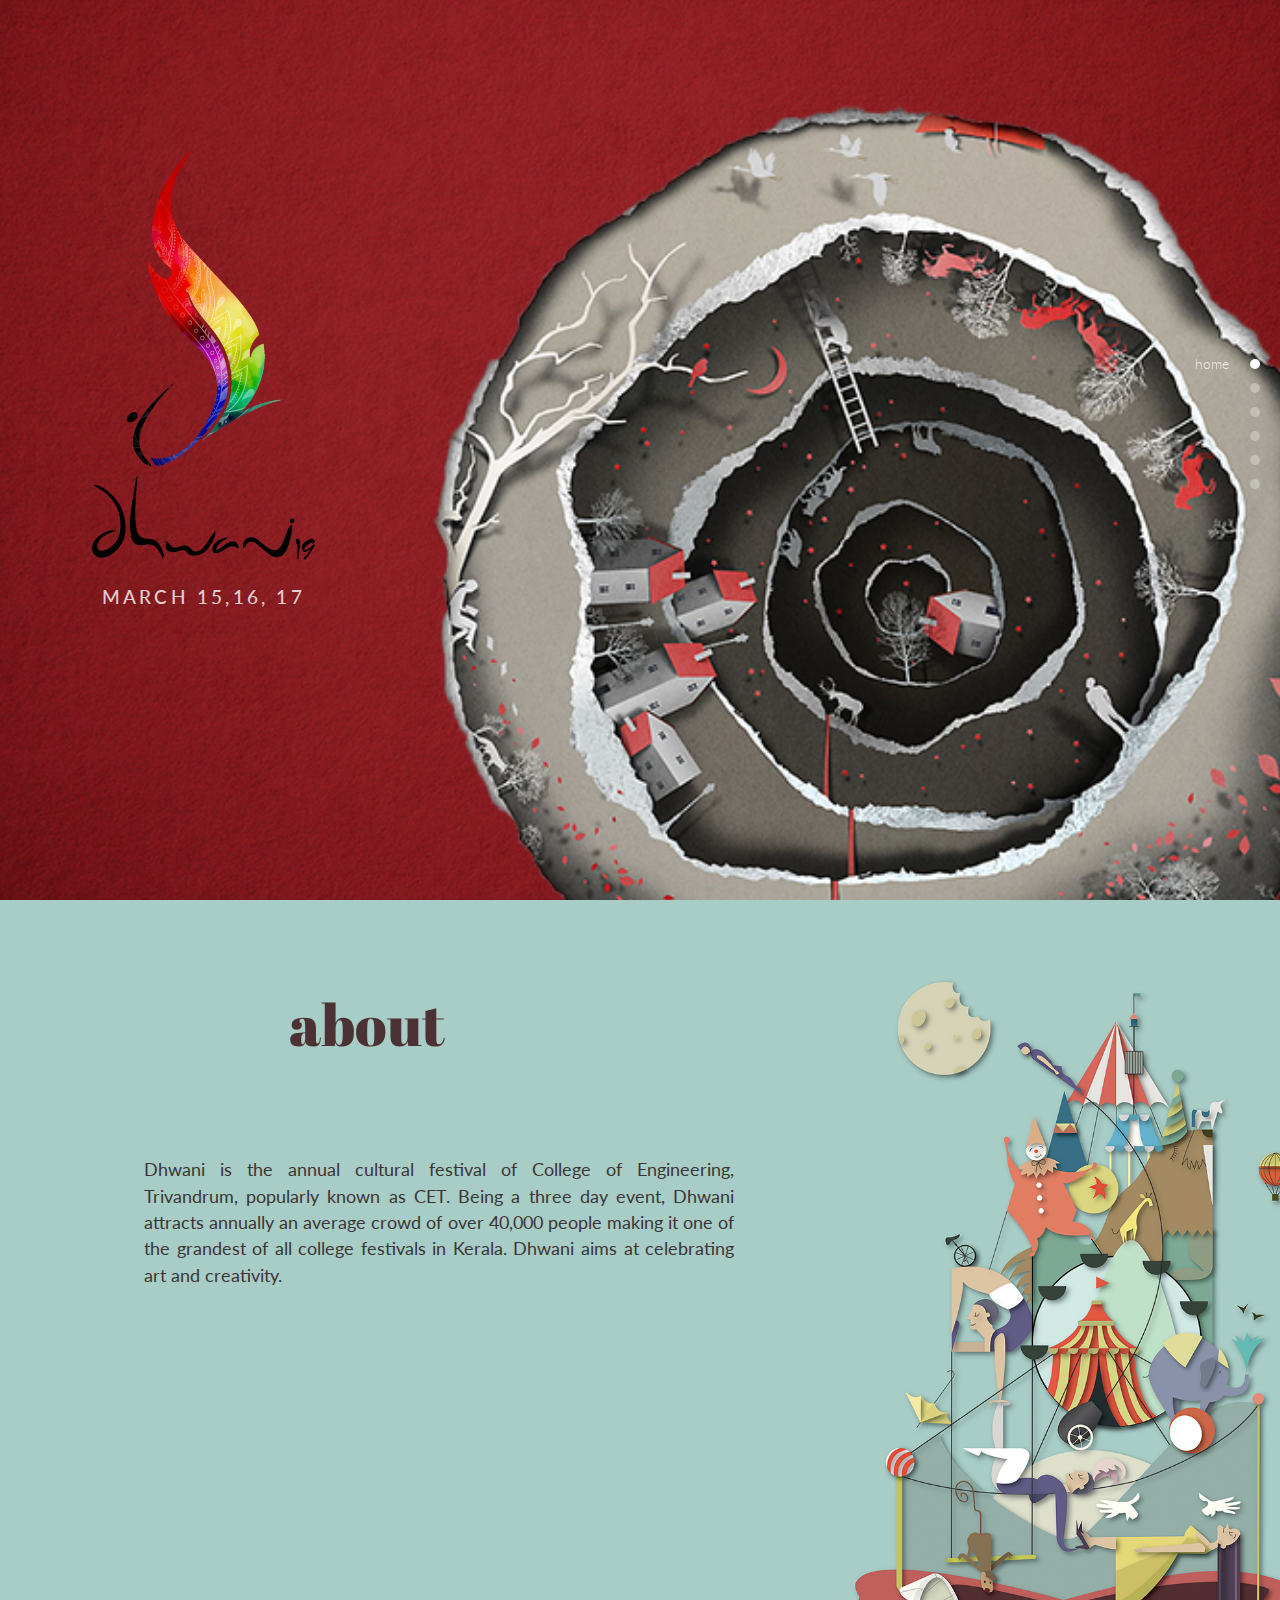
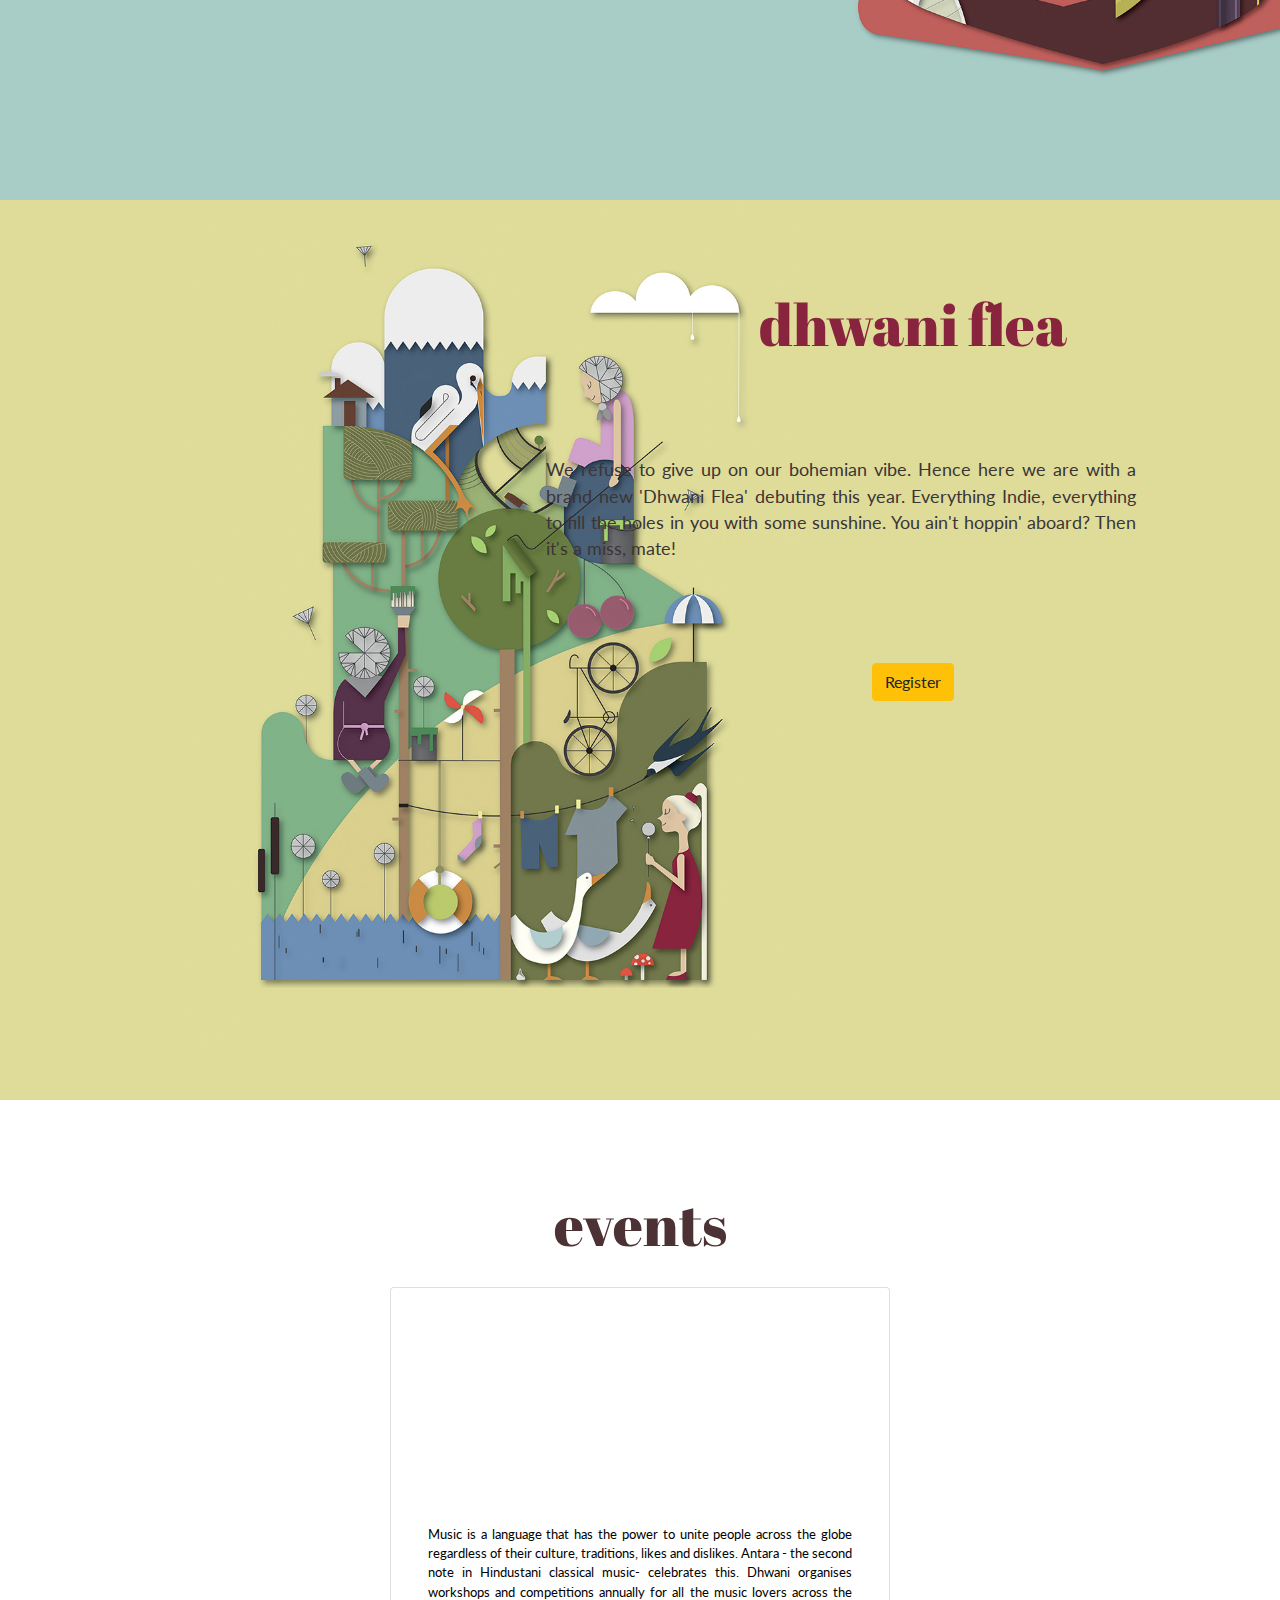
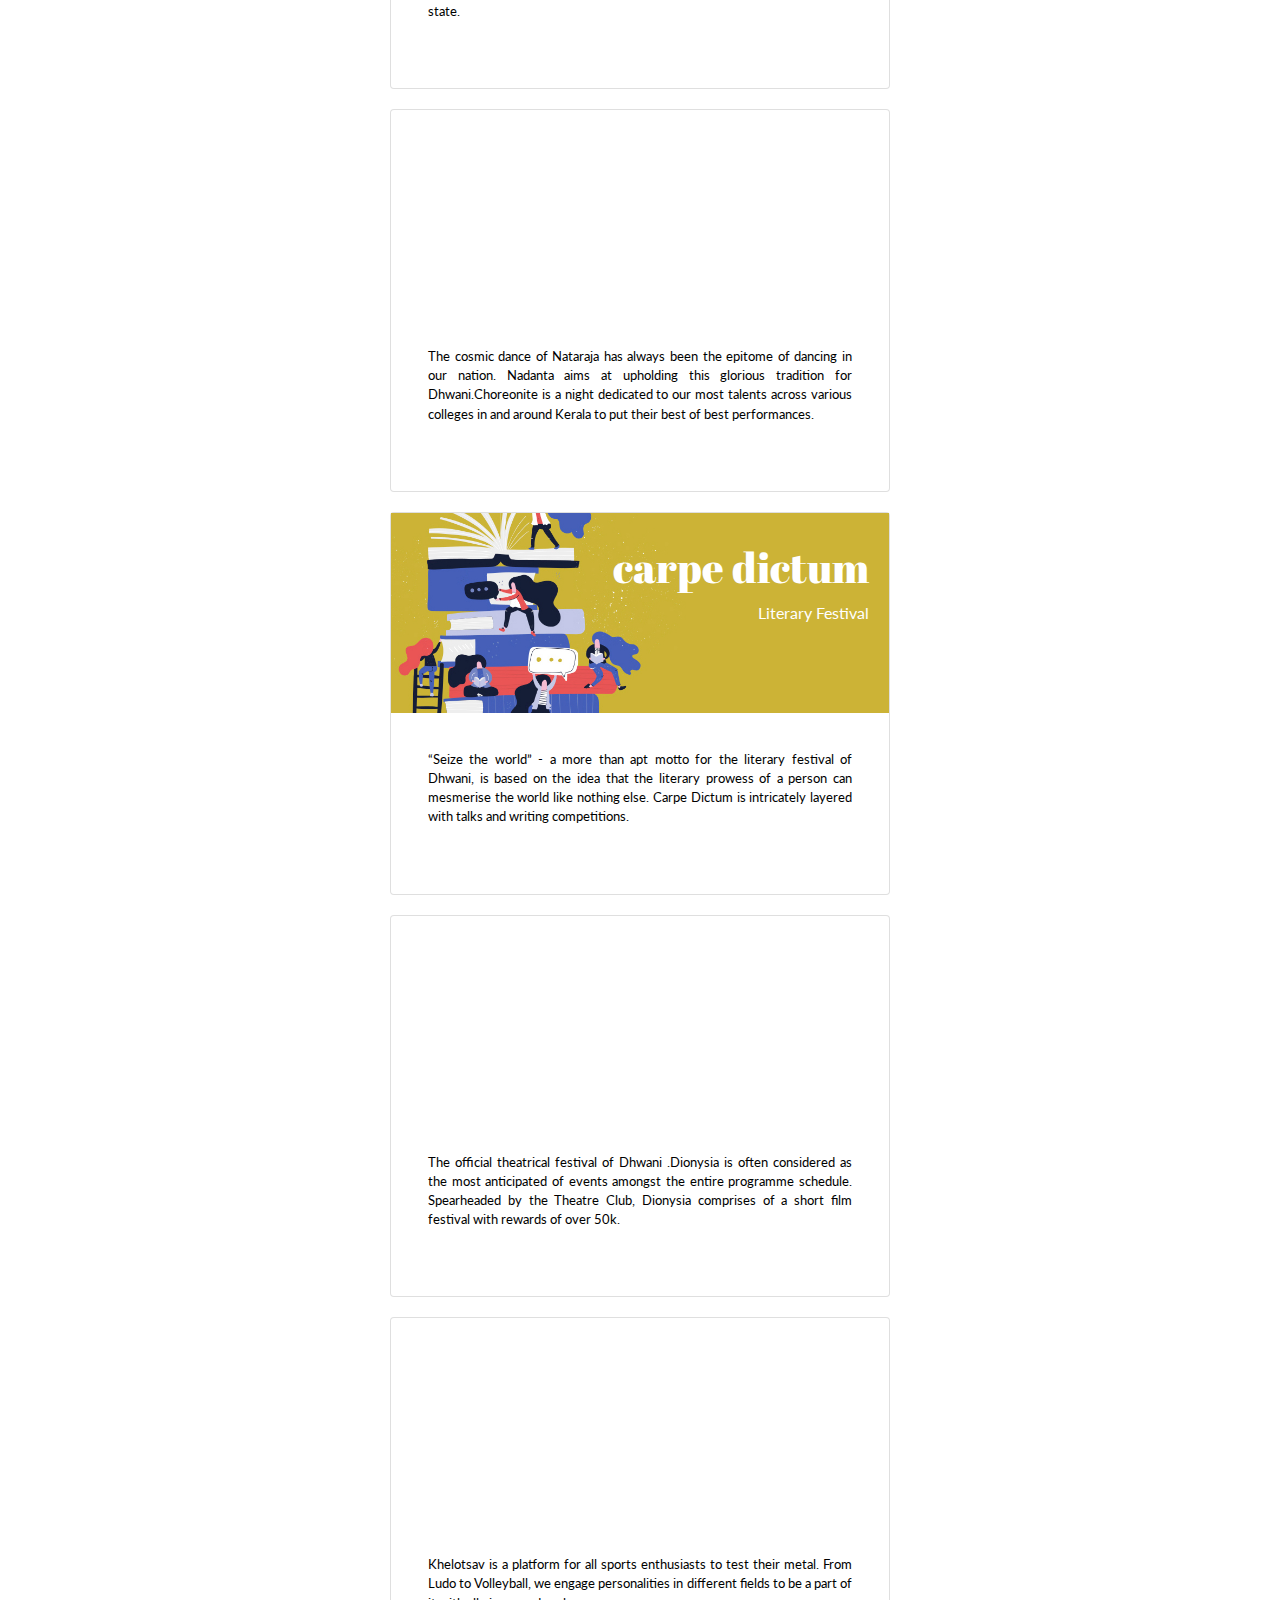
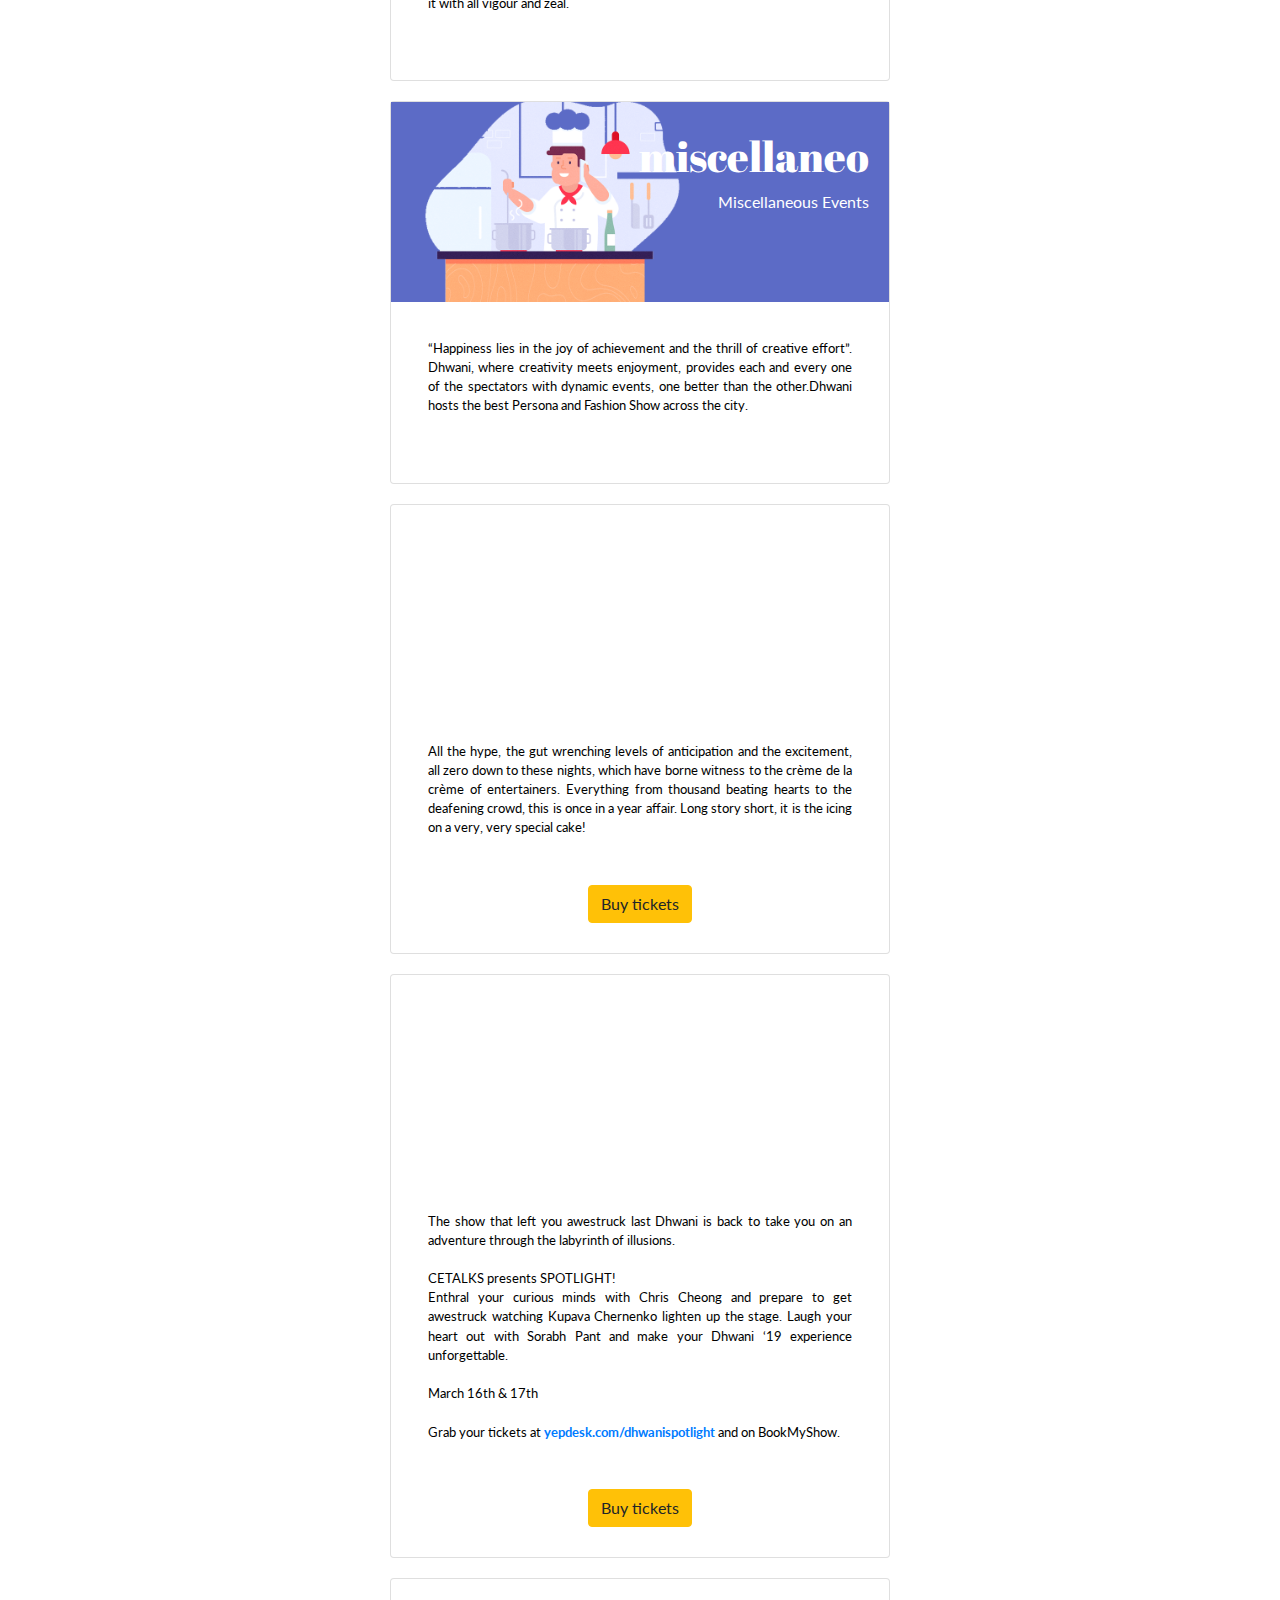
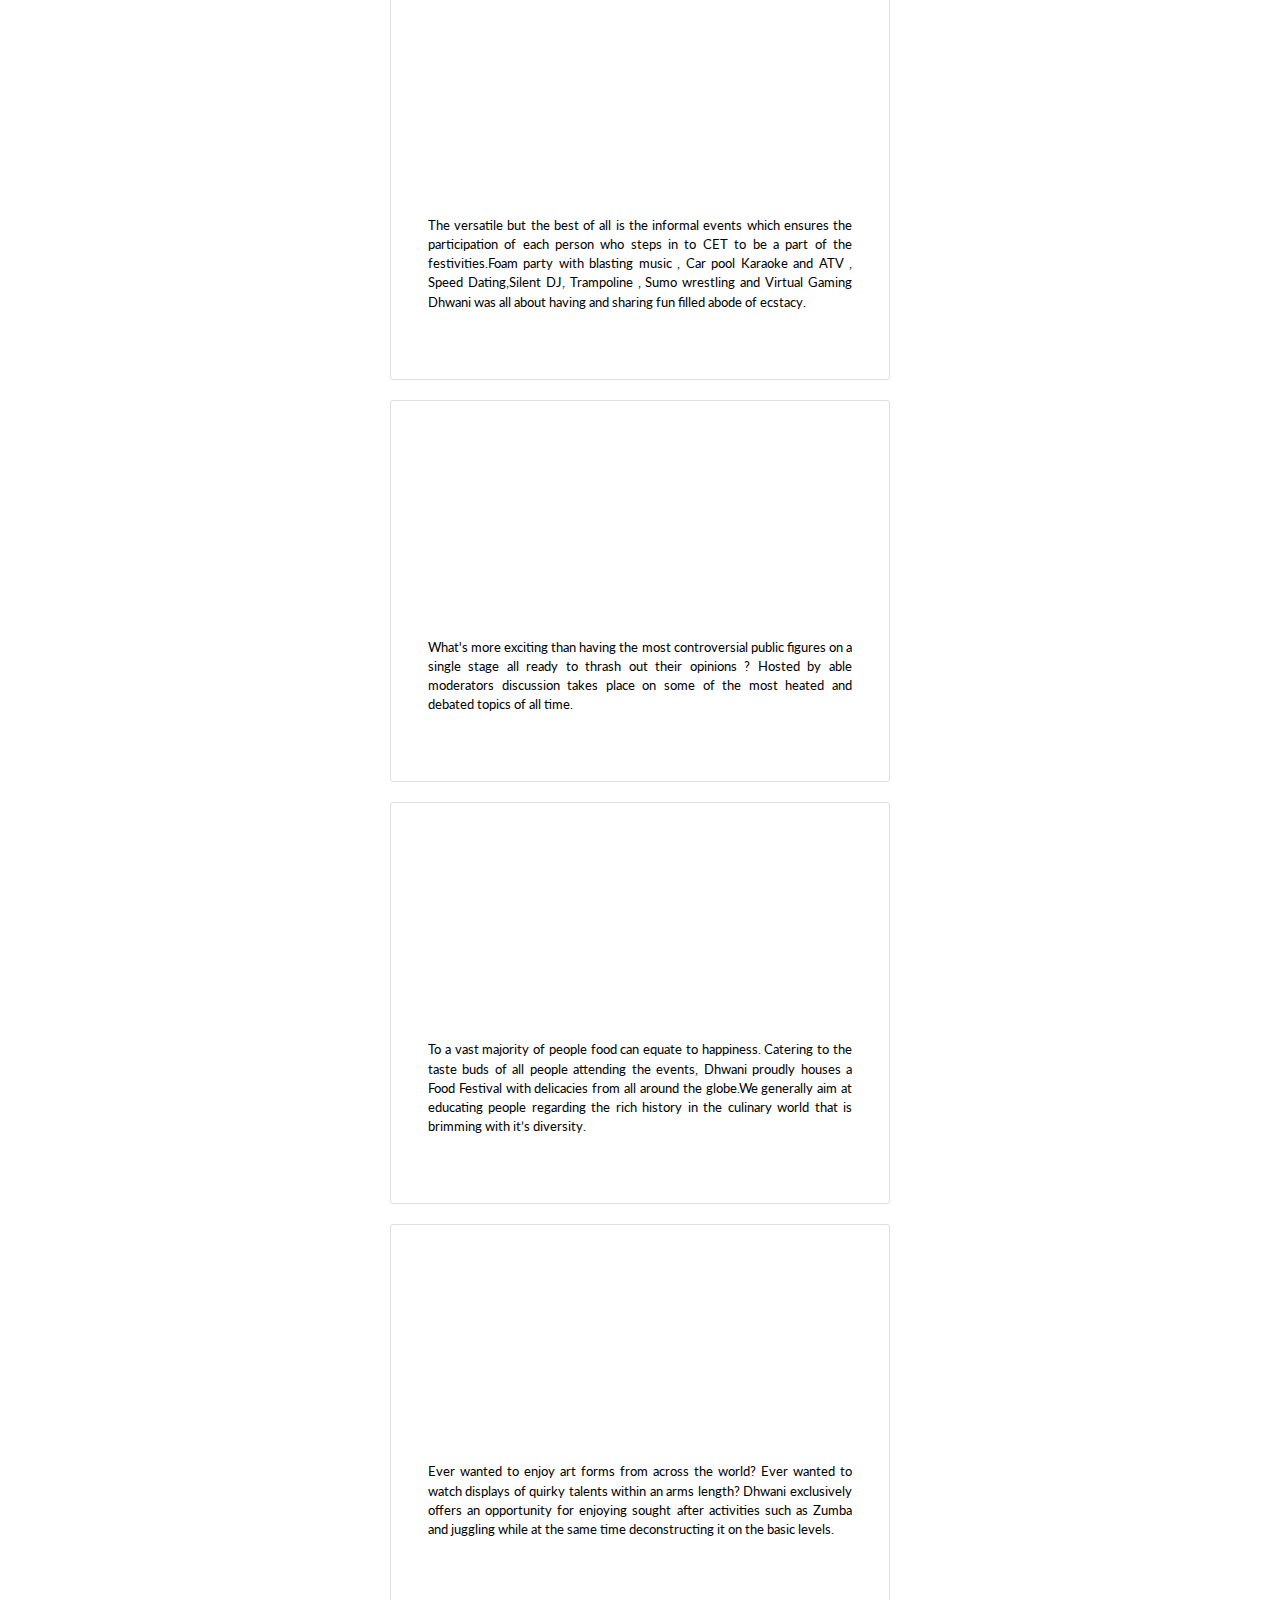
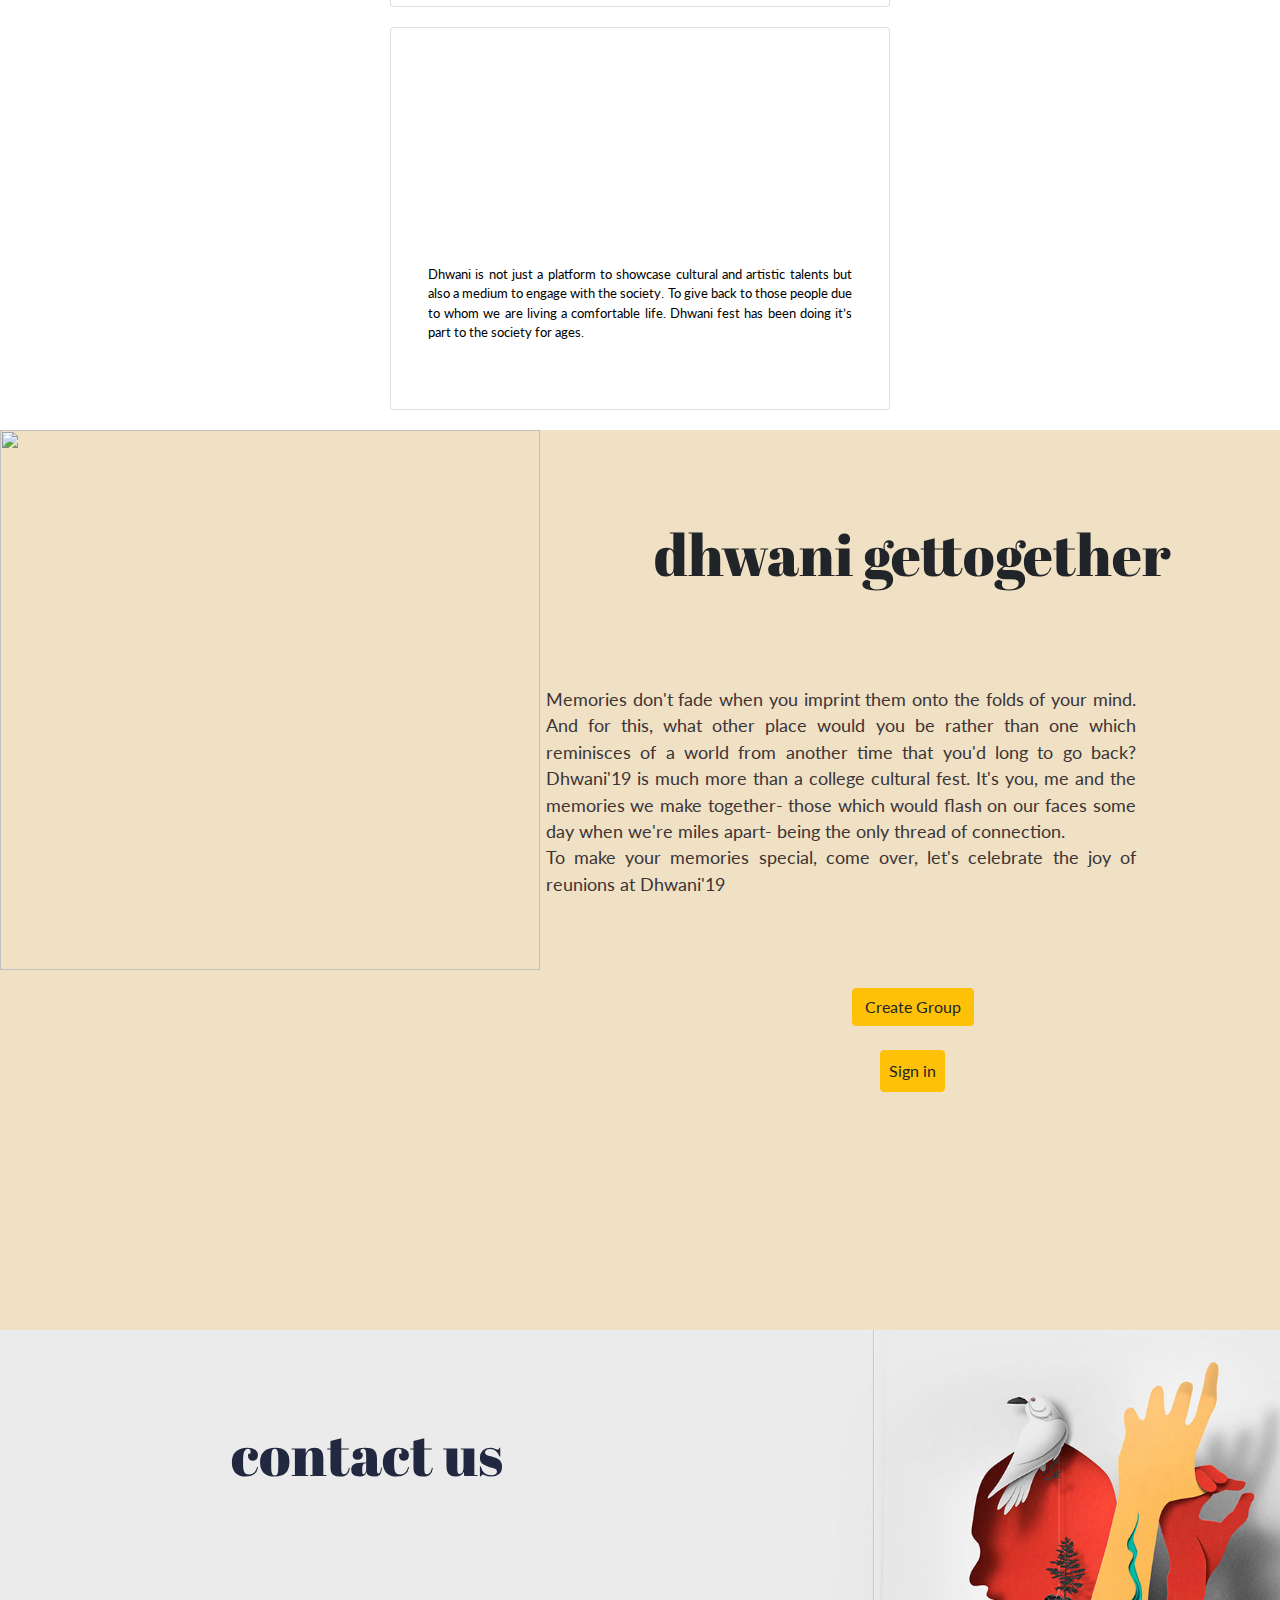
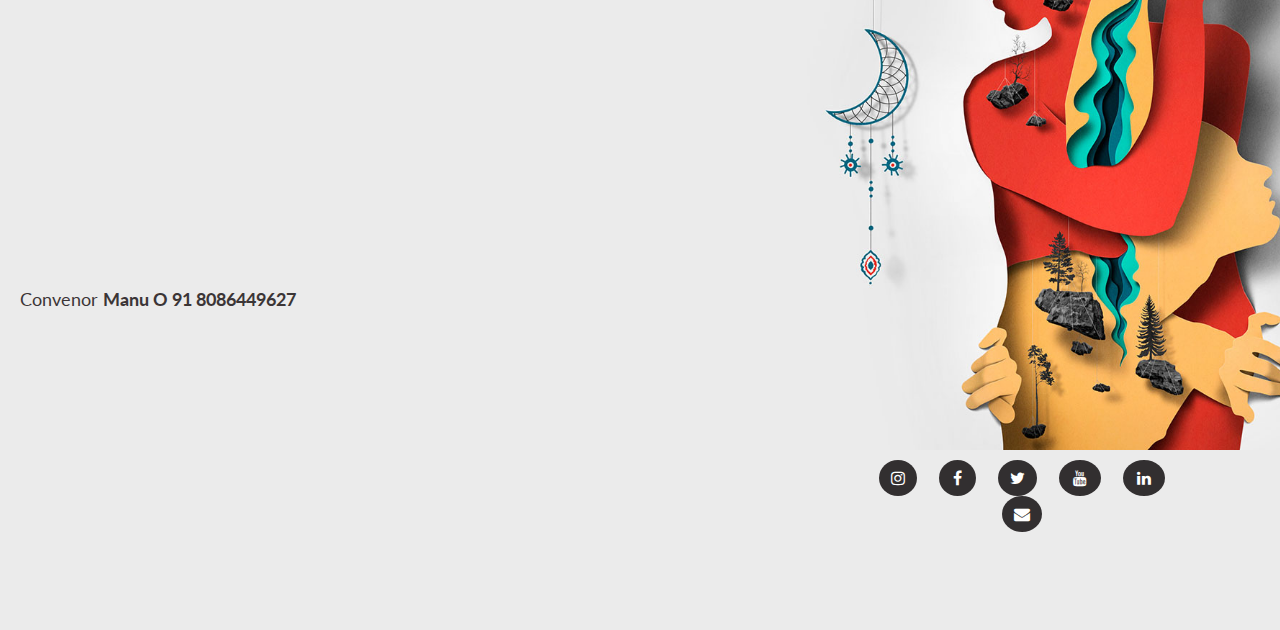
==== commit ed409949: "Update index.html" ====
--- a/index.html
+++ b/index.html
@@ -110,7 +110,7 @@
             <h3 class="sectiontitle">dhwani flea</h3>
             <p class="desc rcontent"> We refuse to give up on our bohemian vibe. Hence here we are with a brand new 'Dhwani Flea' debuting this year. Everything Indie, everything to fill the holes in you with some sunshine. 
                 You ain't hoppin' aboard? Then it's a miss, mate! </p>
-               <button id="eventRegButton"  class="btn btn-warning" style="margin-top: 10px; margin-left:10px;margin-right: 10px;"><a href="http://www.yepdesk.com/dhwaniflea" style="text-decoration: none; color:black;">Register</a></button>
+               <a href="https://www.yepdesk.com/dhwaniflea" target="_blank" style="text-decoration: none; color:black;"><button id="eventRegButton"  class="btn btn-warning" style="margin-top: 10px; margin-left:10px;margin-right: 10px;">Register</button></a>
     </div>
         
 
@@ -217,7 +217,7 @@
                 <p class="festcontent">All the hype, the gut wrenching levels of anticipation and the excitement, all zero down to these nights, which have borne witness to the crème de la crème of entertainers. Everything from thousand beating hearts to the deafening crowd, this is once in a year affair. Long story short, it is the icing on a very, very special cake!
 
                 </p>
-                <button id="eventRegButton"  class="btn btn-warning" style="margin-top: 10px; margin-left:10px;margin-right: 10px;"><a href="http://www.yepdesk.com/dhwaniproshow" style="text-decoration: none; color:black;">Buy tickets</a></button>
+                <a href="https://www.yepdesk.com/dhwaniproshow" target="_blank" style="text-decoration: none; color:black;"><button  class="btn btn-warning" style="margin-top: 10px; margin-left:10px;margin-right: 10px;">Buy tickets</button></a>
 
                     <div class="eventslisting">
                        
@@ -228,10 +228,19 @@
                     <h4 class="festtitle">spotlight</h4>
                     <p class="festdesc">by CETalks</p>
                 </div>
-                <p class="festcontent">CETALKS, the Official College Radio of CET, organises the most spellbound and rapt performances by crowd entertainers taking Dhwani to a new level. Three enthralling days of Dhwani,a wide spectrum of artists showcase their zest to be applauded.Ace performers like Suhani Shah, Arjun Guru and Rahul Subramaniam have set the stage on fire.
-
-
-                </p>
+                <p class="festcontent">The show that left you awestruck last Dhwani is back to take you on an adventure through the labyrinth of illusions. <br><br>
+
+CETALKS presents SPOTLIGHT!<br>
+Enthral your curious minds with Chris Cheong and prepare to get awestruck watching Kupava Chernenko lighten up the stage.
+Laugh your heart out with Sorabh Pant and make your Dhwani ‘19 experience unforgettable. <br><br>
+
+March 16th & 17th<br><br>
+
+Grab your tickets at <strong><a href="https://www.yepdesk.com/dhwanispotlight">yepdesk.com/dhwanispotlight</a></strong> and on BookMyShow.
+
+
+                </p>
+                <a href="https://www.yepdesk.com/dhwanispotlight" target="_blank" style="text-decoration: none; color:black;"><button  class="btn btn-warning" style="margin-top: 10px; margin-left:10px;margin-right: 10px;">Buy tickets</button></a>
                     <div class="eventslisting">
                        
                     </div>
@@ -384,7 +393,7 @@
         <div id="prize2"></div>
         <div id="prize3"></div>
         <div id="contactPhone"></div>
-        <div id = "regEvent"><button id="eventRegButton"  class="btn btn-warning" style="margin-top: 10px; margin-left:10px;margin-right: 10px;"><a href="http://www.yepdesk.com/dhwani" style="text-decoration: none; color:black;">Register</a></button></div>
+        <div id = "regEvent"></div>
     </div>
     </div>
 
@@ -392,13 +401,13 @@
 </body>
 <script>
     var registerEvent = function(eventId){
-        console.log(eventId)
+       // console.log(eventId)
         firebase.auth().currentUser.getIdToken(/* forceRefresh */ true).then(function(idToken) {
         // Send token to your backend via HTTPS
         // ...
         localStorage.setItem('accessToken',idToken);   
         
-        console.log(idToken)
+      //  console.log(idToken)
         var config = {
             headers: {
                 
@@ -526,10 +535,10 @@
                 accomodation = document.querySelector('input[name = "sex"]:checked').value;
             else
                 accomodation = 'none'
-            console.log(collegeId);
-            console.log(phone);
-            console.log(accoCheck);
-            console.log(accomodation);
+           // console.log(collegeId);
+           // console.log(phone);
+           // console.log(accoCheck);
+            //console.log(accomodation);
 
             var accessToken = localStorage.getItem("accessToken");
 
@@ -551,7 +560,7 @@
                     .then(function (response) {
 
                         collegeId = response.data.id;
-                        console.log(collegeId);
+                       // console.log(collegeId);
 
                         regsiterAxios(accessToken, phone, accomodation, collegeId);
                     });
@@ -581,7 +590,7 @@
 
         axios.post(server_url+'/student/register', { 'phone': phone, 'accomodation': accomodation, 'collegeId': collegeId }, config)
             .then(function (response) {
-                console.log(response);
+                //console.log(response);
 
                 console.log("registration completed");
             }).catch((err) => {alert(err)});
@@ -692,22 +701,33 @@
     })
 })
 var fun = function(eventId){
-    console.log(eventId)
-    console.log("insidefun")
+    //console.log(eventId)
+    //console.log("insidefun")
     axios.get(server_url+'/public/event/'+eventId)
     .then(res=>{
-        console.log(res)
-        console.log(eventId)
+        //console.log(res)
+        //console.log(eventId)
         var modal = document.getElementById('myModal')
         document.getElementById('eventName').innerHTML =res.data.name
         document.getElementById('eventDescription').innerHTML = res.data.description
+         if(res.data.format!=null)
         document.getElementById('eventRules').innerHTML ='<span class="rules">Rules</span><br>'+ res.data.format
         document.getElementById('regFee').innerHTML = '<strong> Registration fee&nbsp</strong>'+res.data.regFee
+         if(res.data.prize1!=null)
         document.getElementById('prize1').innerHTML = '<strong> First Prize&nbsp</strong>'+res.data.prize1
+        if(res.data.prize2!=null)
         document.getElementById('prize2').innerHTML ='<strong> Second Prize&nbsp</strong>'+ res.data.prize2
+    if(res.data.prize3!=null||res.data.prize3!=0)
         document.getElementById('prize3').innerHTML = '<strong> Third Prize&nbsp</strong>'+res.data.prize3
         document.getElementById('eventImage').setAttribute('src',res.data.image);
         document.getElementById('contactPhone').innerHTML = '<strong>'+res.data.contactName1+'&nbsp</strong>'+res.data.contactPhone1+'<br><strong>'+res.data.contactName2+'</strong>&nbsp'+res.data.contactPhone2
+
+
+        if(eventId==163)
+            document.getElementById('regEvent').innerHTML='<button id="eventRegButton"  class="btn btn-warning" style="margin-top: 10px; margin-left:10px;margin-right: 10px;"><a href="https://www.yepdesk.com/blogging-and-content-writing-workshop1" style="text-decoration: none; color:black;">Register</a></button>'
+        else
+             document.getElementById('regEvent').innerHTML='<button id="eventRegButton"  class="btn btn-warning" style="margin-top: 10px; margin-left:10px;margin-right: 10px;"><a href="https://www.yepdesk.com/dhwani" style="text-decoration: none; color:black;">Register</a></button>'
+
         // document.getElementById( "eventRegButton" ).setAttribute( "onClick", "javascript: registerEvent("+eventId+");" );
         modal.style.display = "block"           
 
--- a/static/css/demo.css
+++ b/static/css/demo.css
@@ -837,7 +837,7 @@
       font-size: 1.2rem;
     }
     #eventImage{
-      height:30vh;
+      height:60vh;
     }
     #eventName{
       font-size: 2.5rem;
@@ -870,6 +870,7 @@
     
       #eventRules{
         padding-left:4vh;
+        padding-right: 4vh;
 
       }
     }
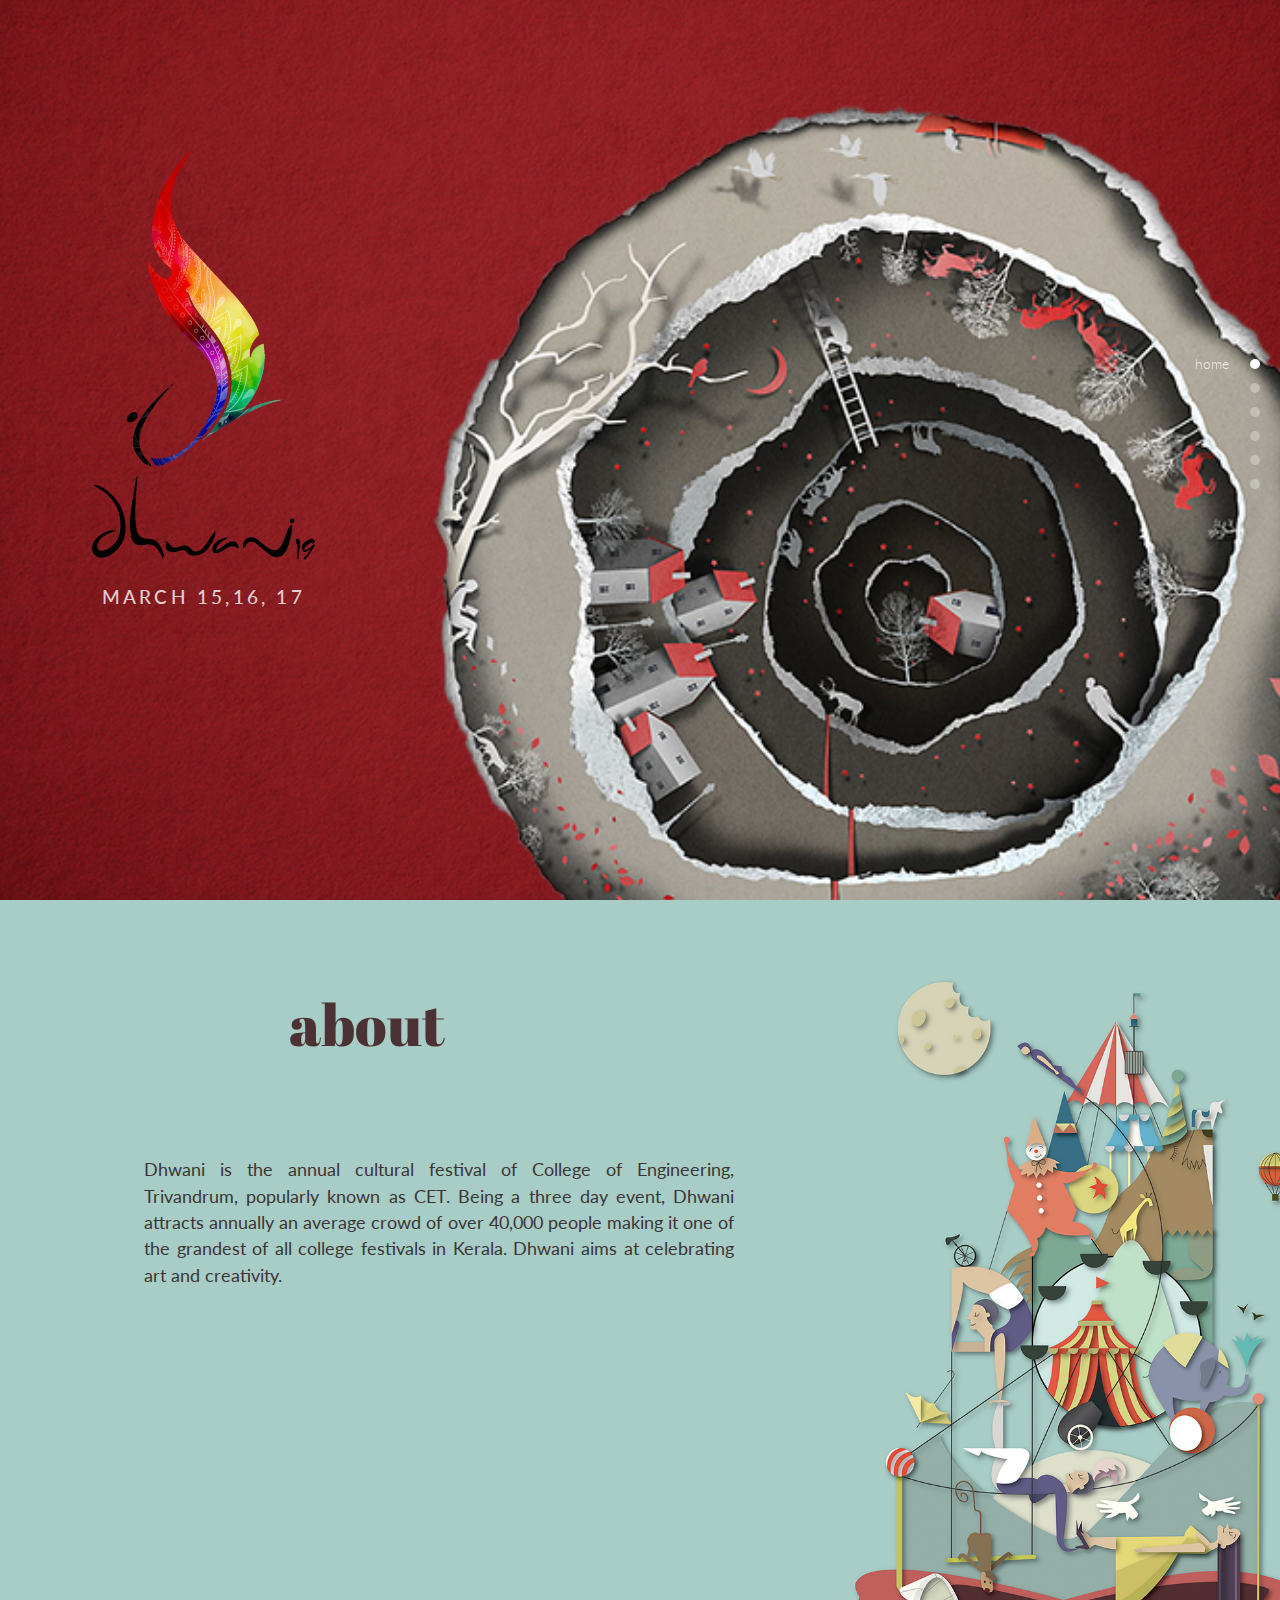
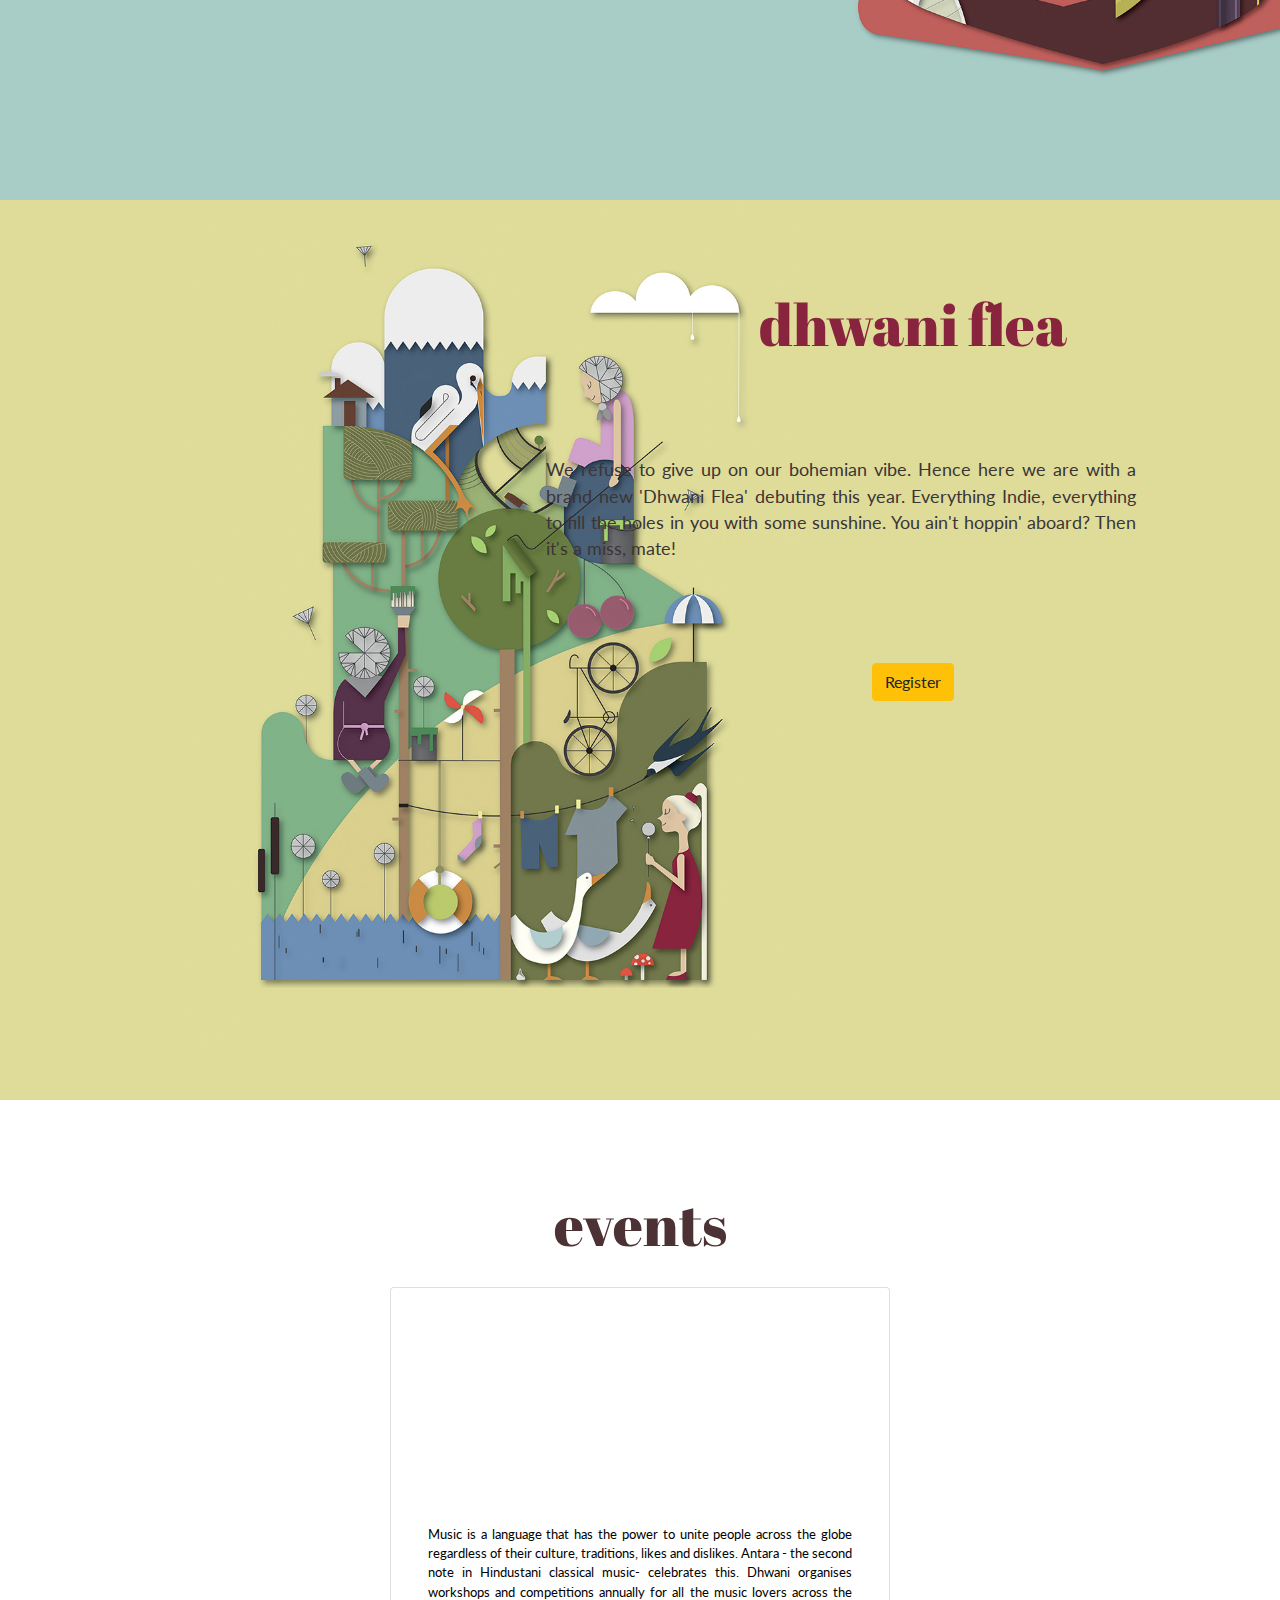
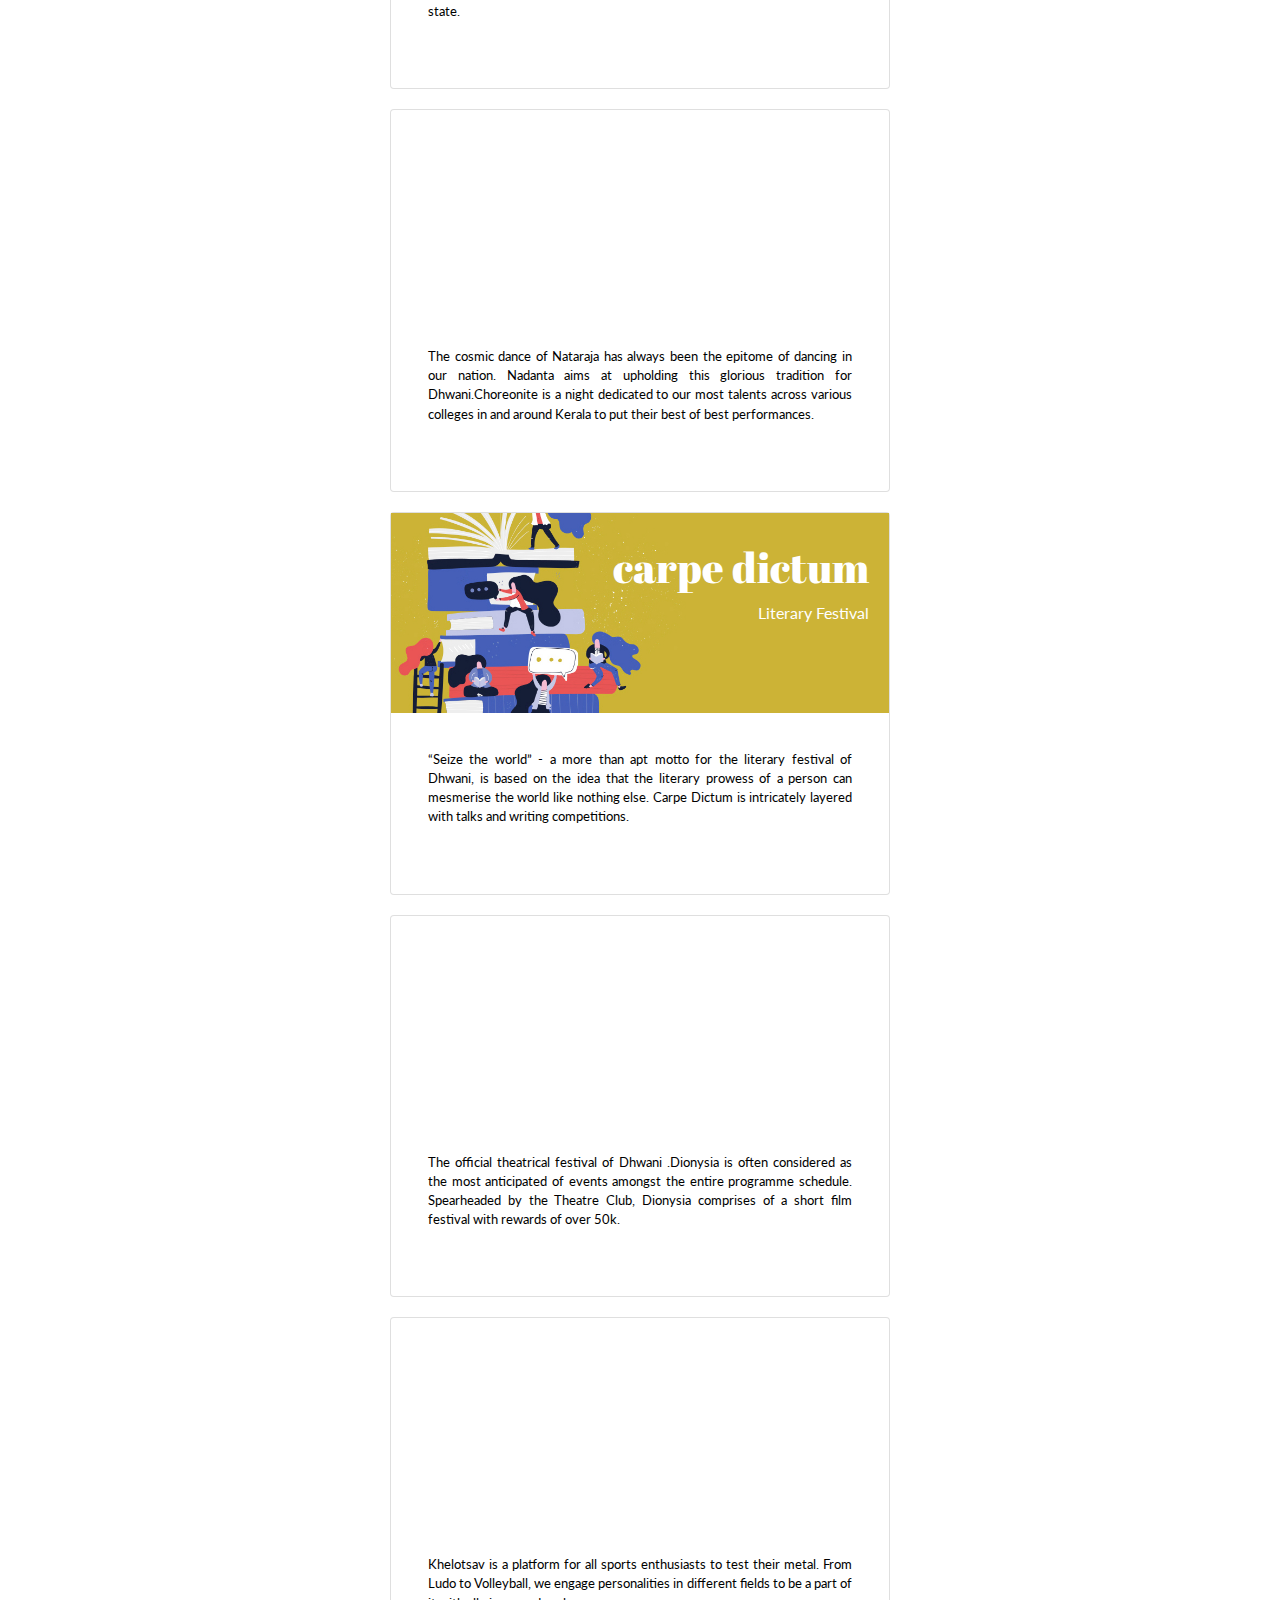
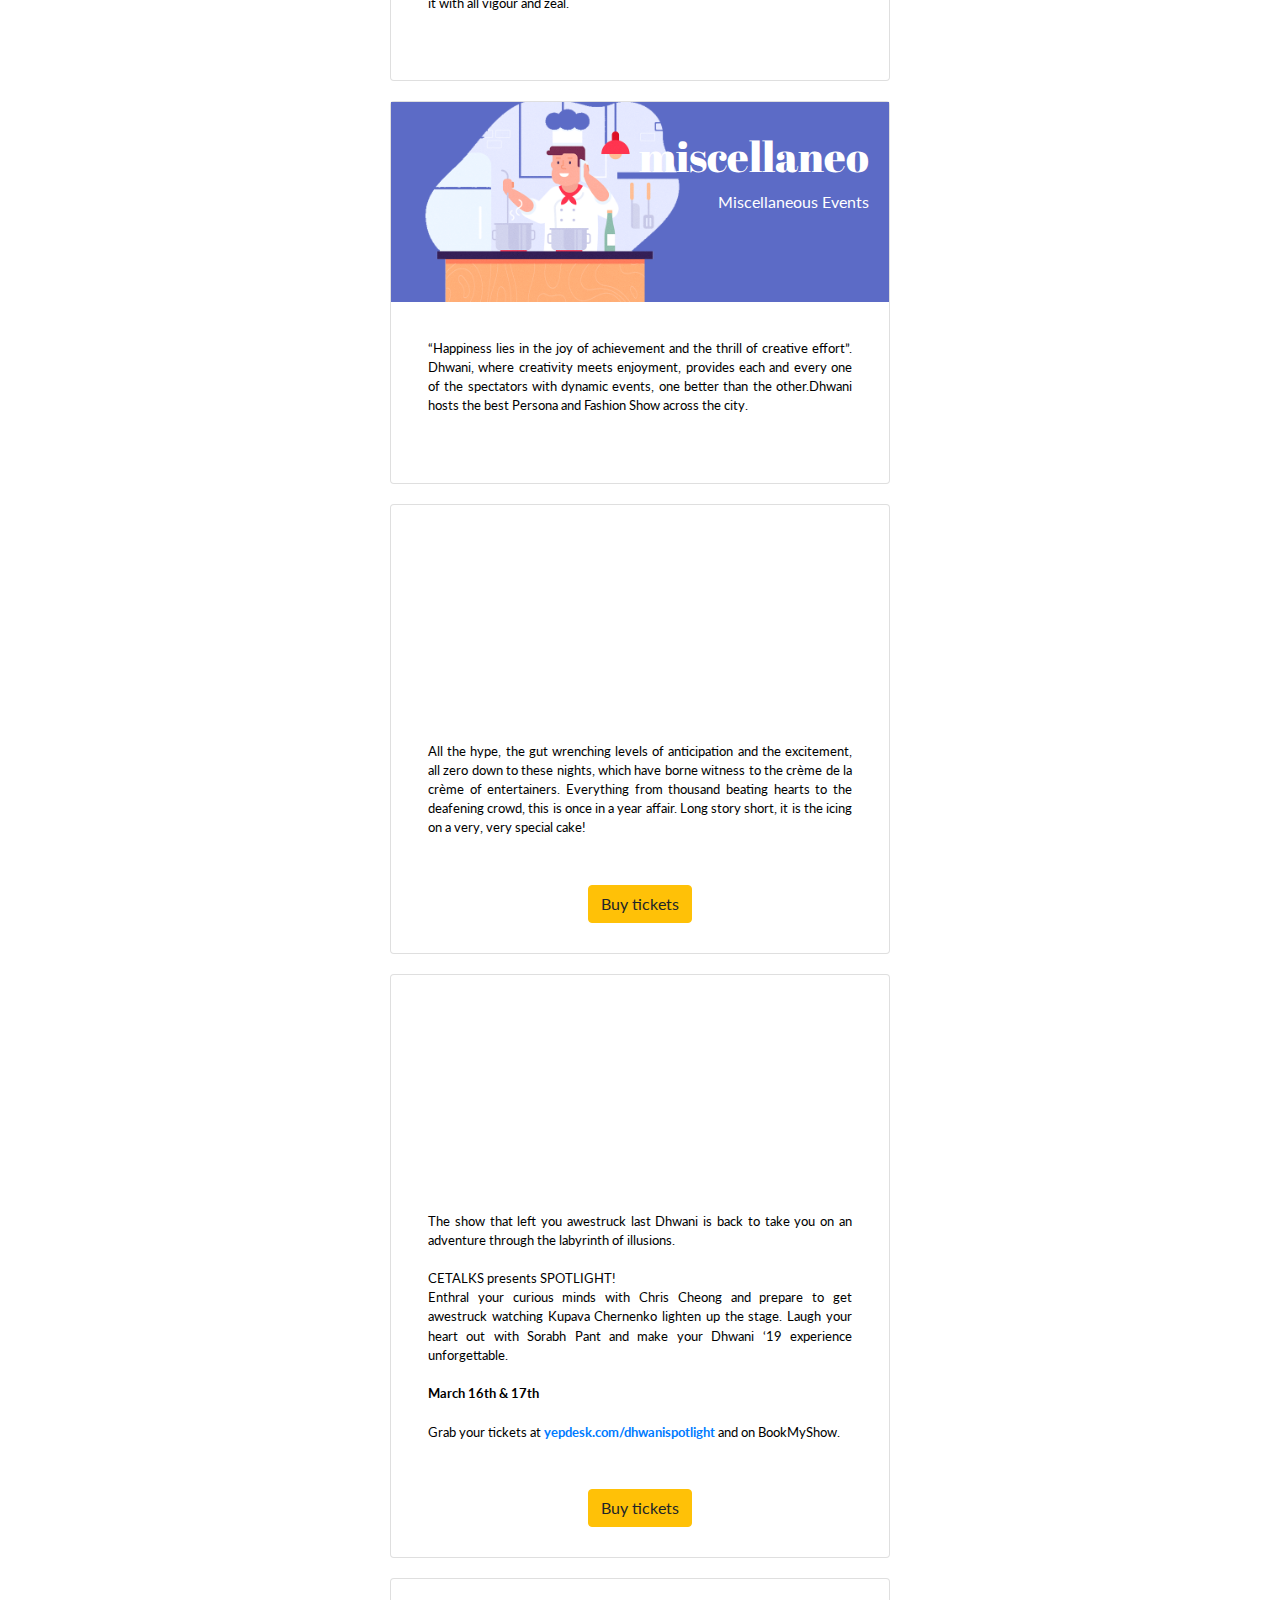
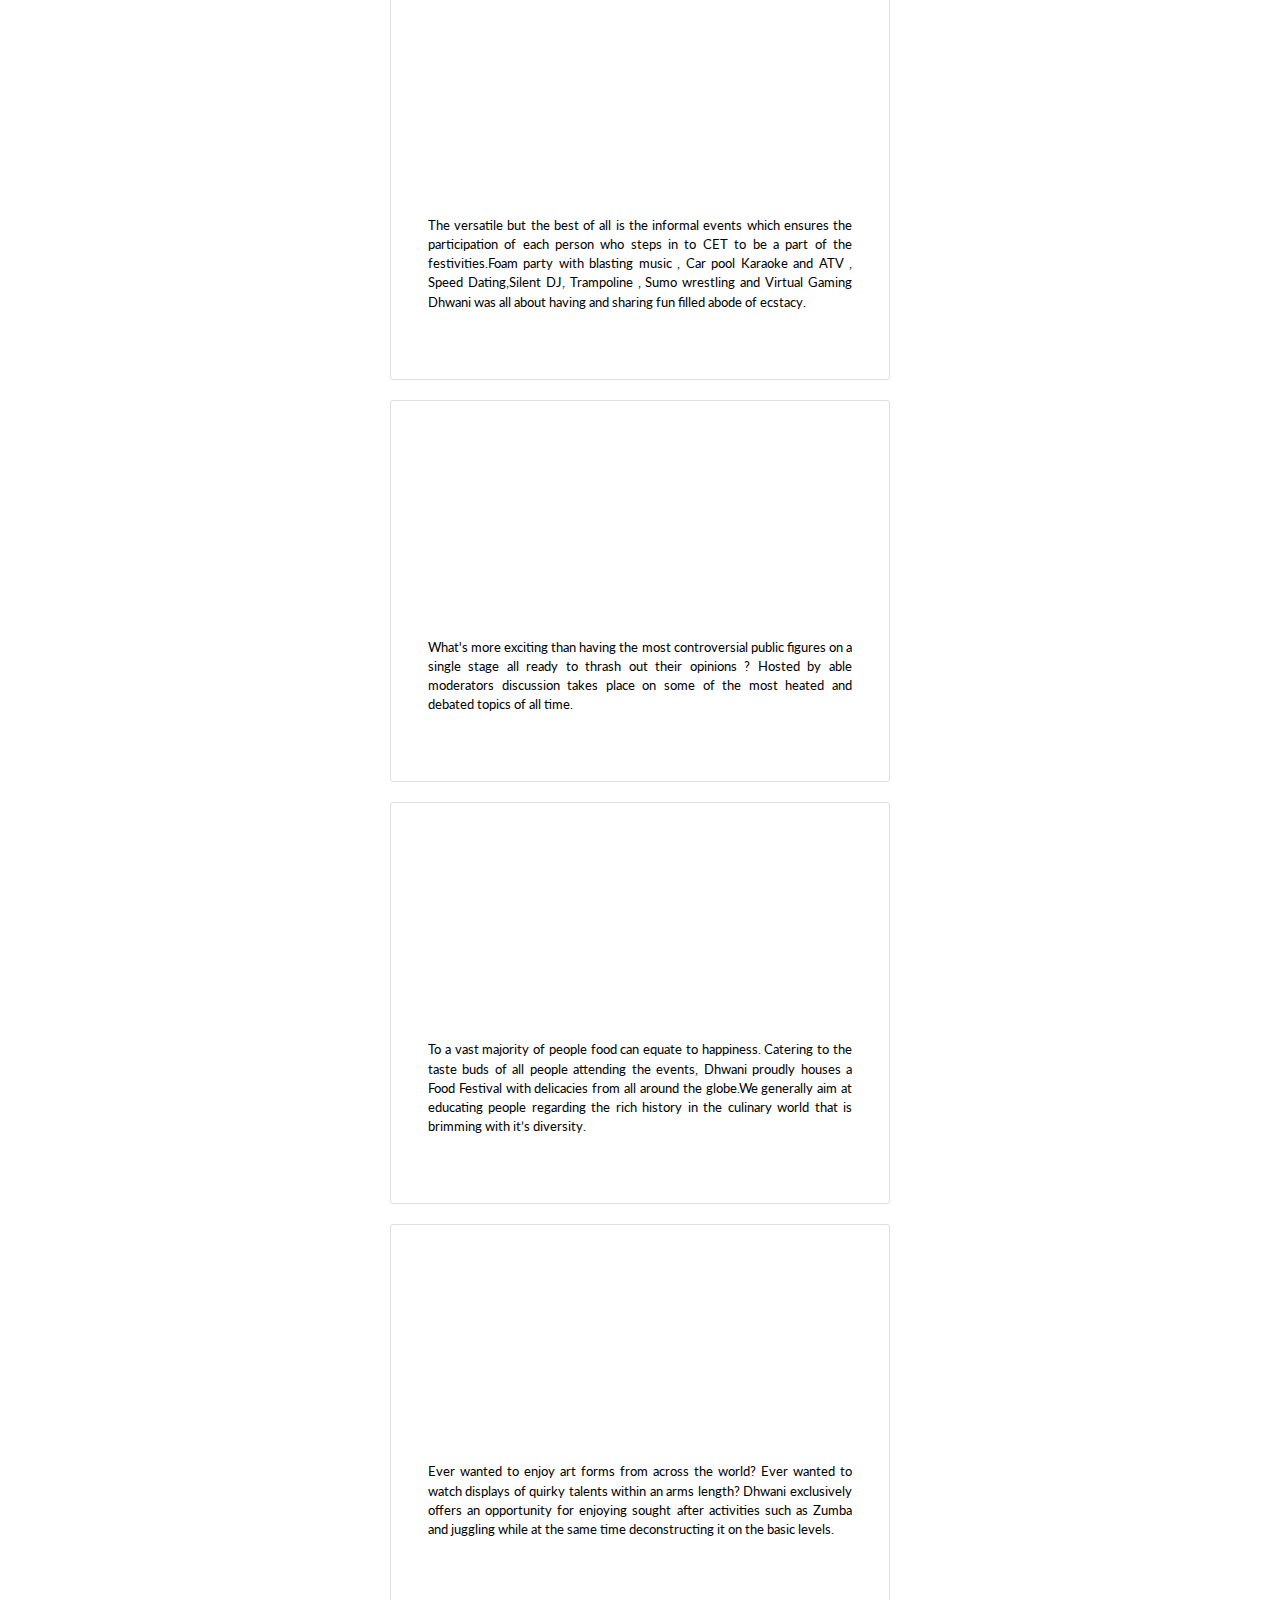
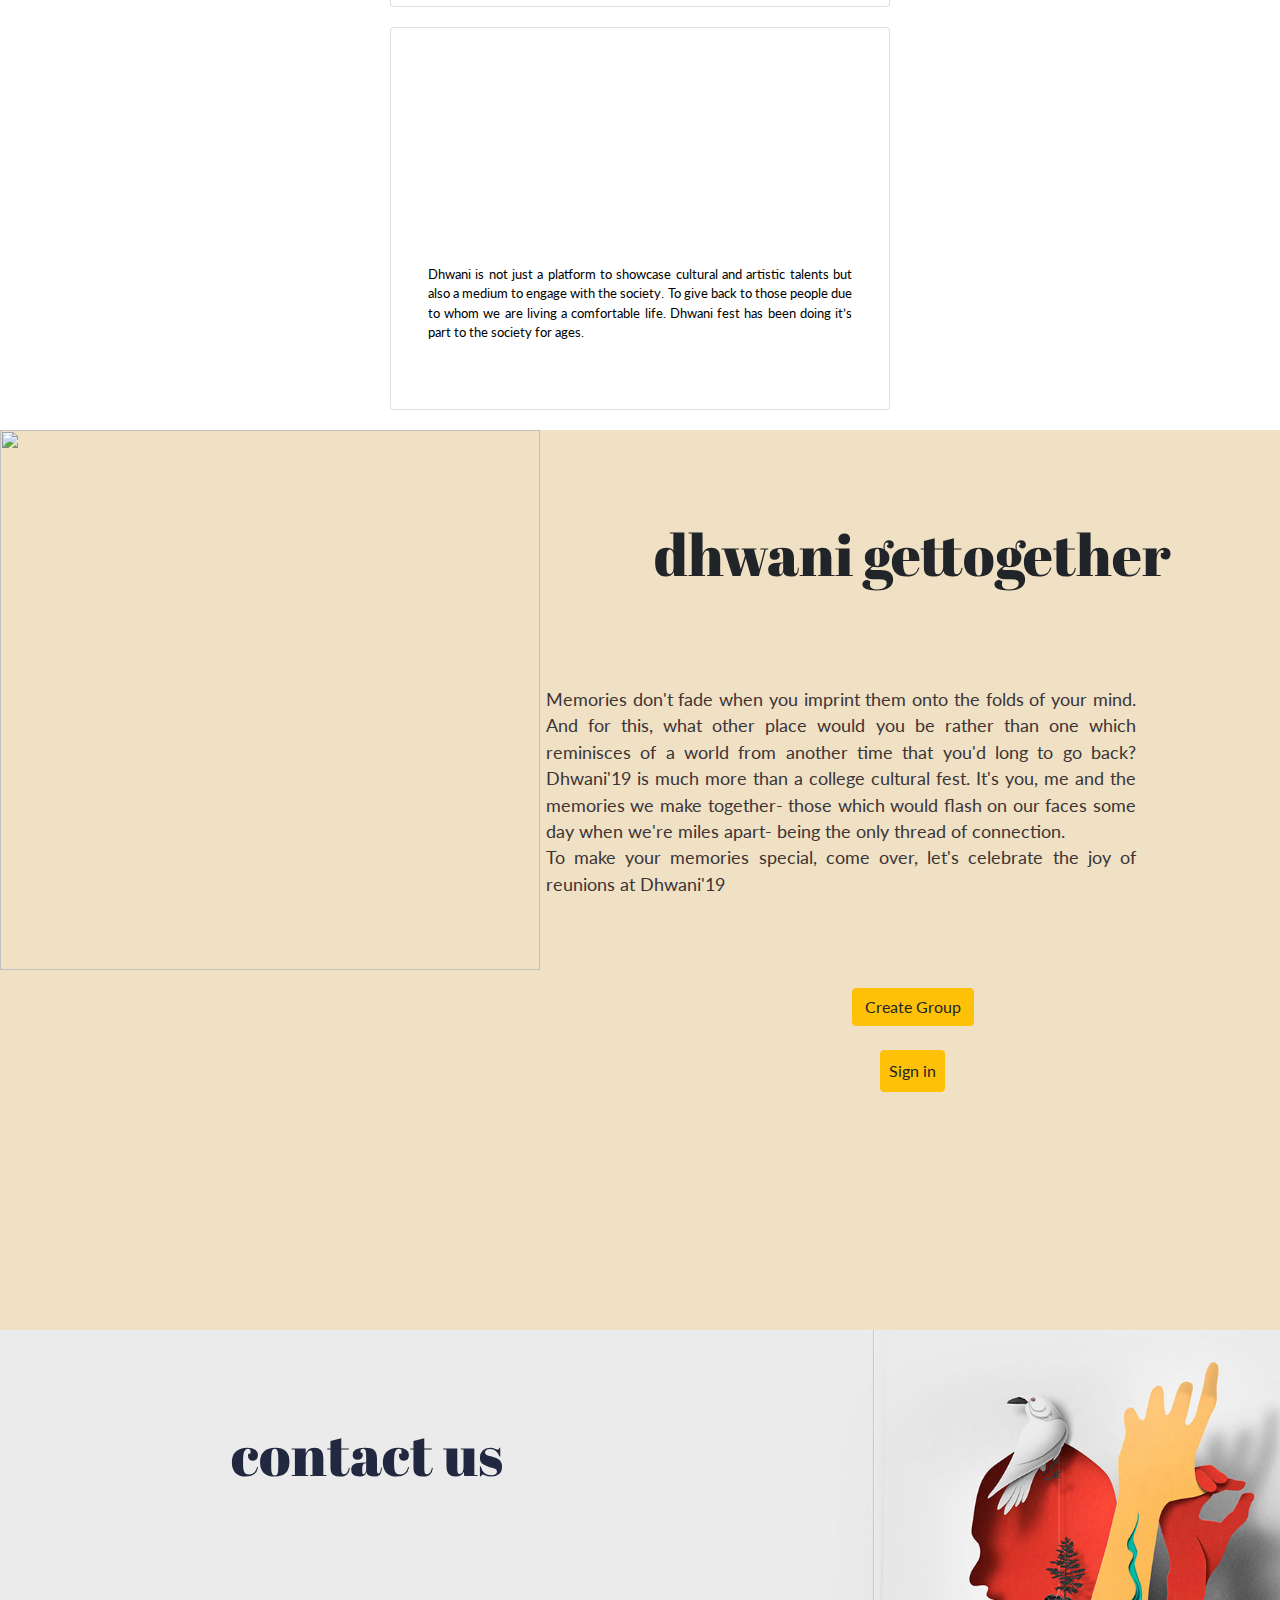
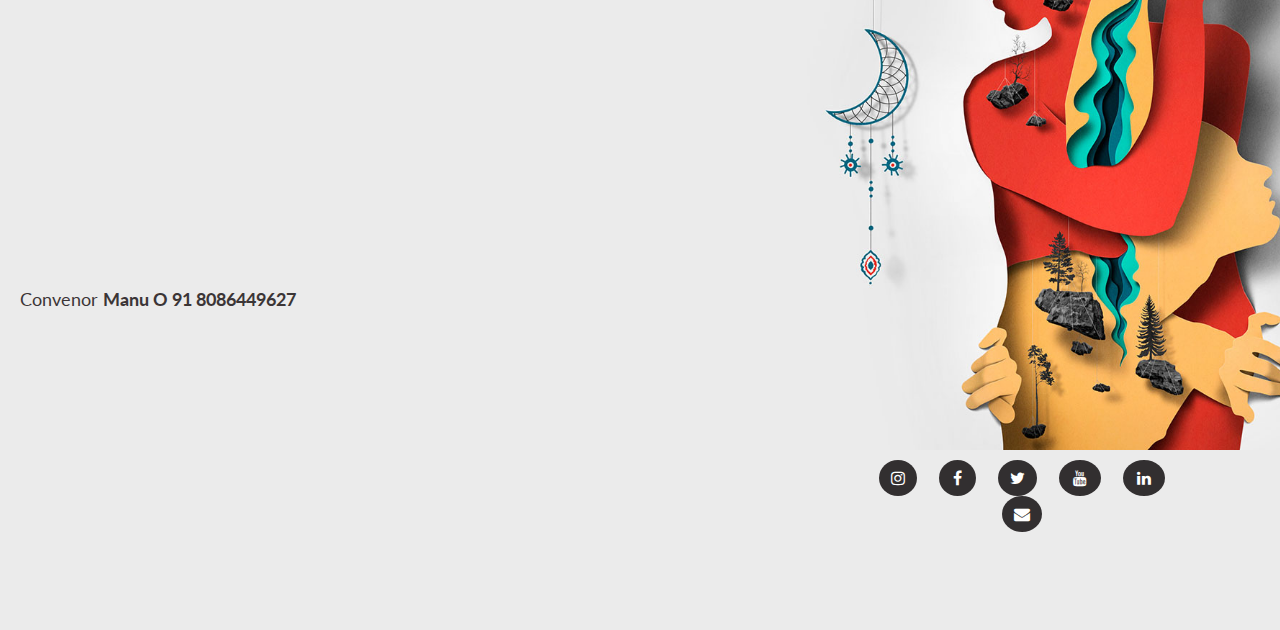
==== commit 7de95265: "Update index.html" ====
--- a/index.html
+++ b/index.html
@@ -234,7 +234,7 @@
 Enthral your curious minds with Chris Cheong and prepare to get awestruck watching Kupava Chernenko lighten up the stage.
 Laugh your heart out with Sorabh Pant and make your Dhwani ‘19 experience unforgettable. <br><br>
 
-March 16th & 17th<br><br>
+<strong>March 16th & 17th</strong><br><br>
 
 Grab your tickets at <strong><a href="https://www.yepdesk.com/dhwanispotlight">yepdesk.com/dhwanispotlight</a></strong> and on BookMyShow.
 
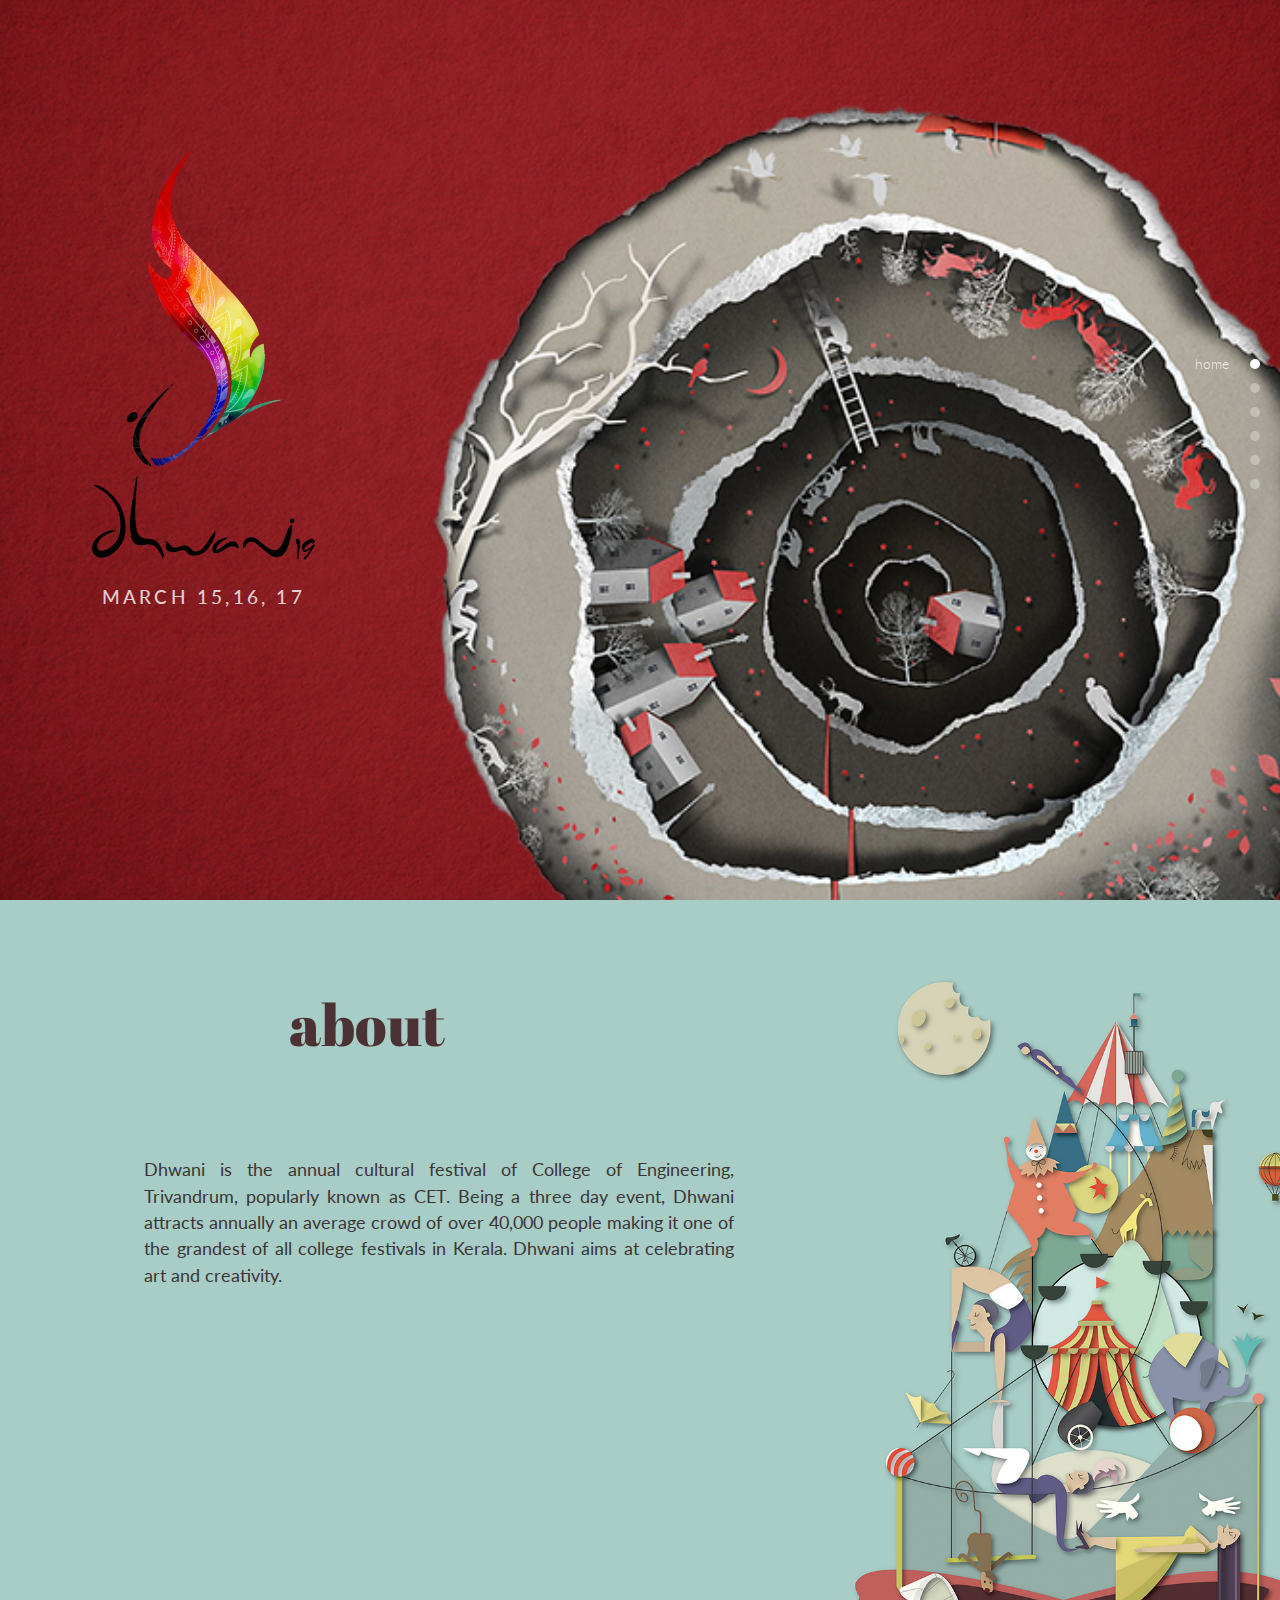
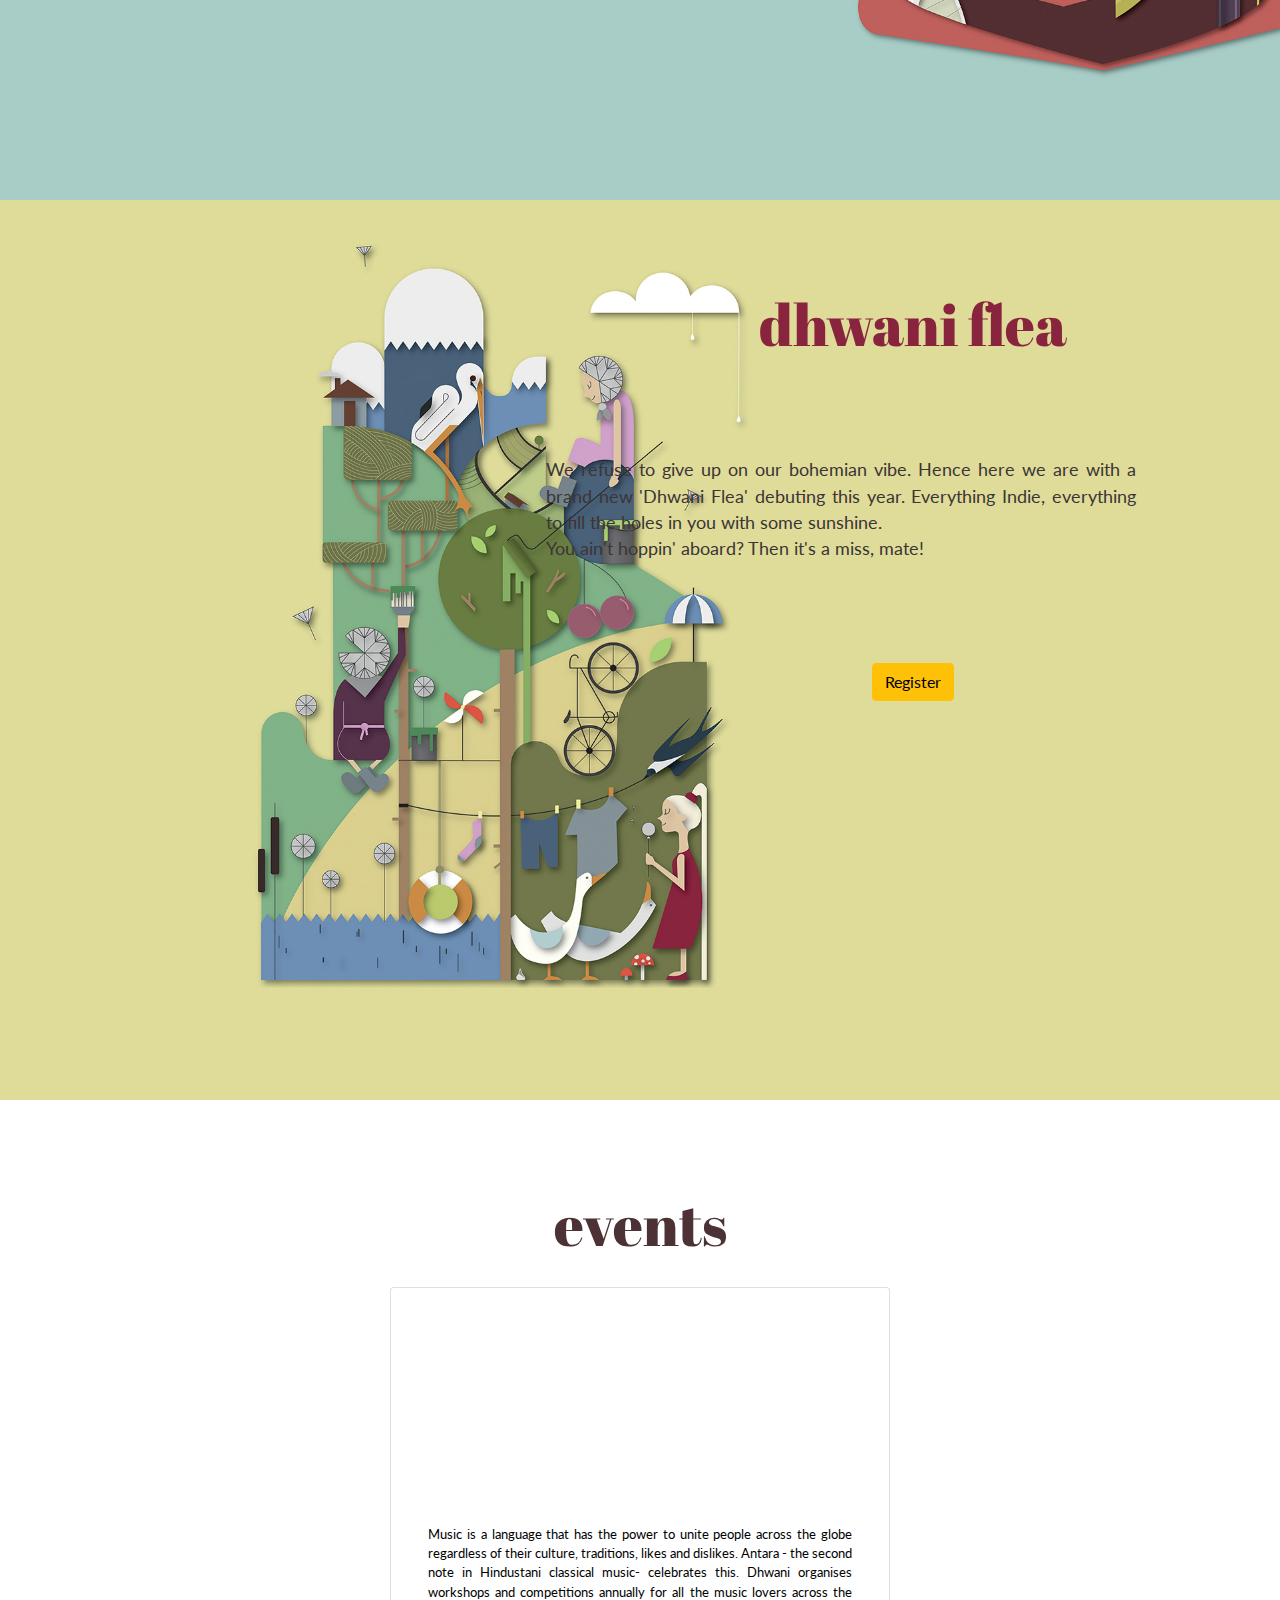
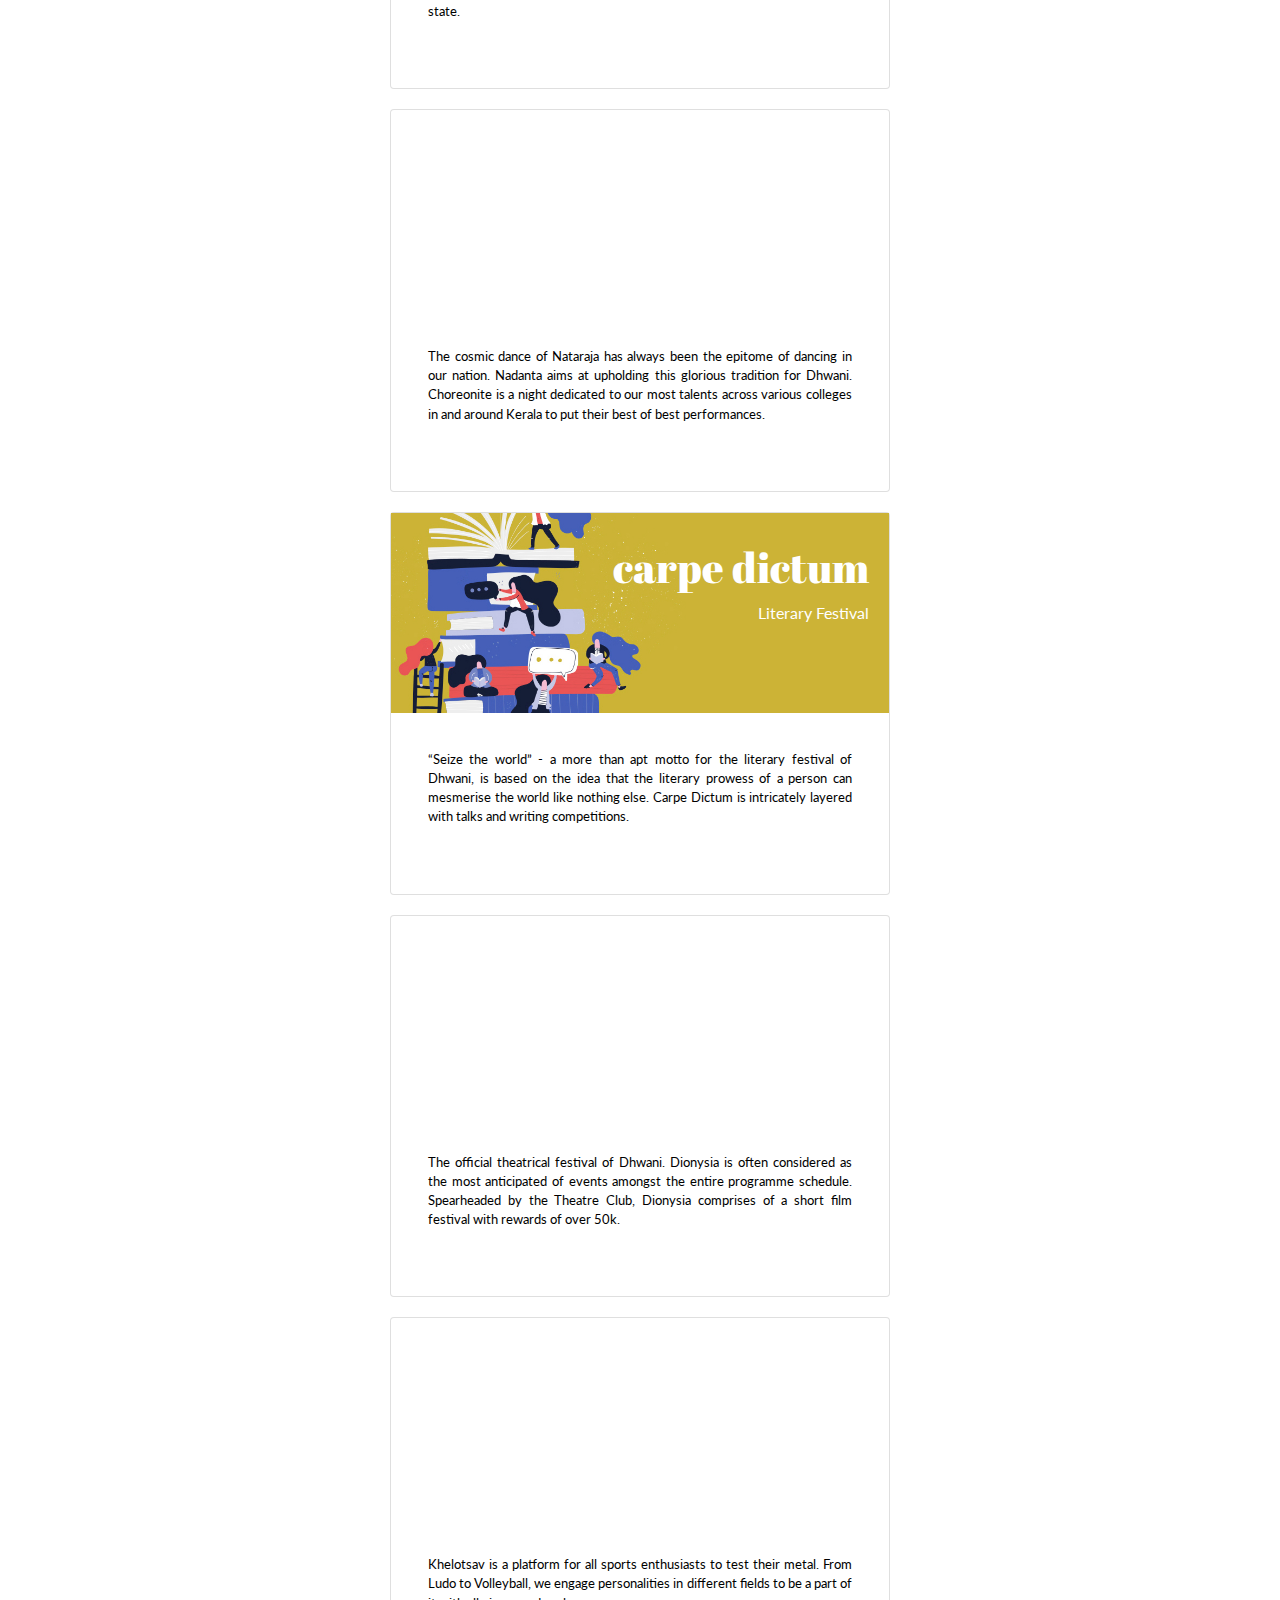
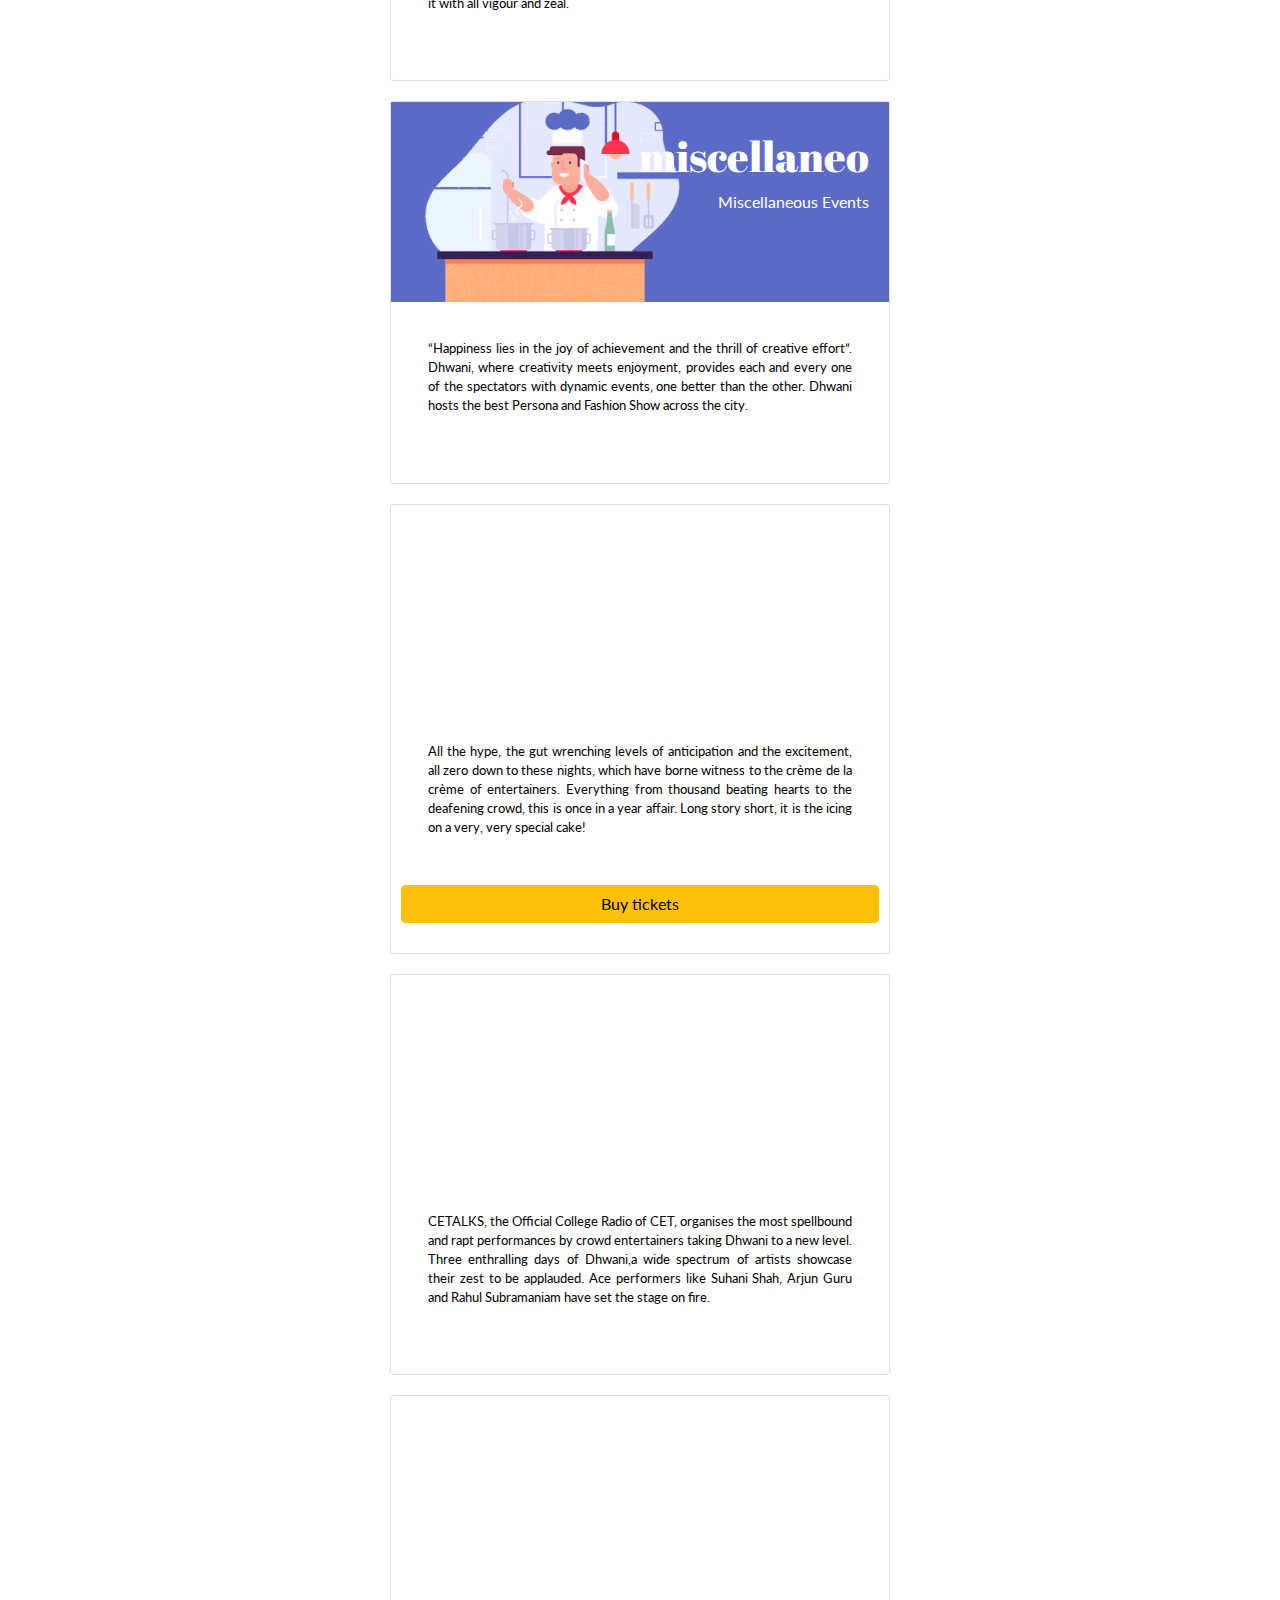
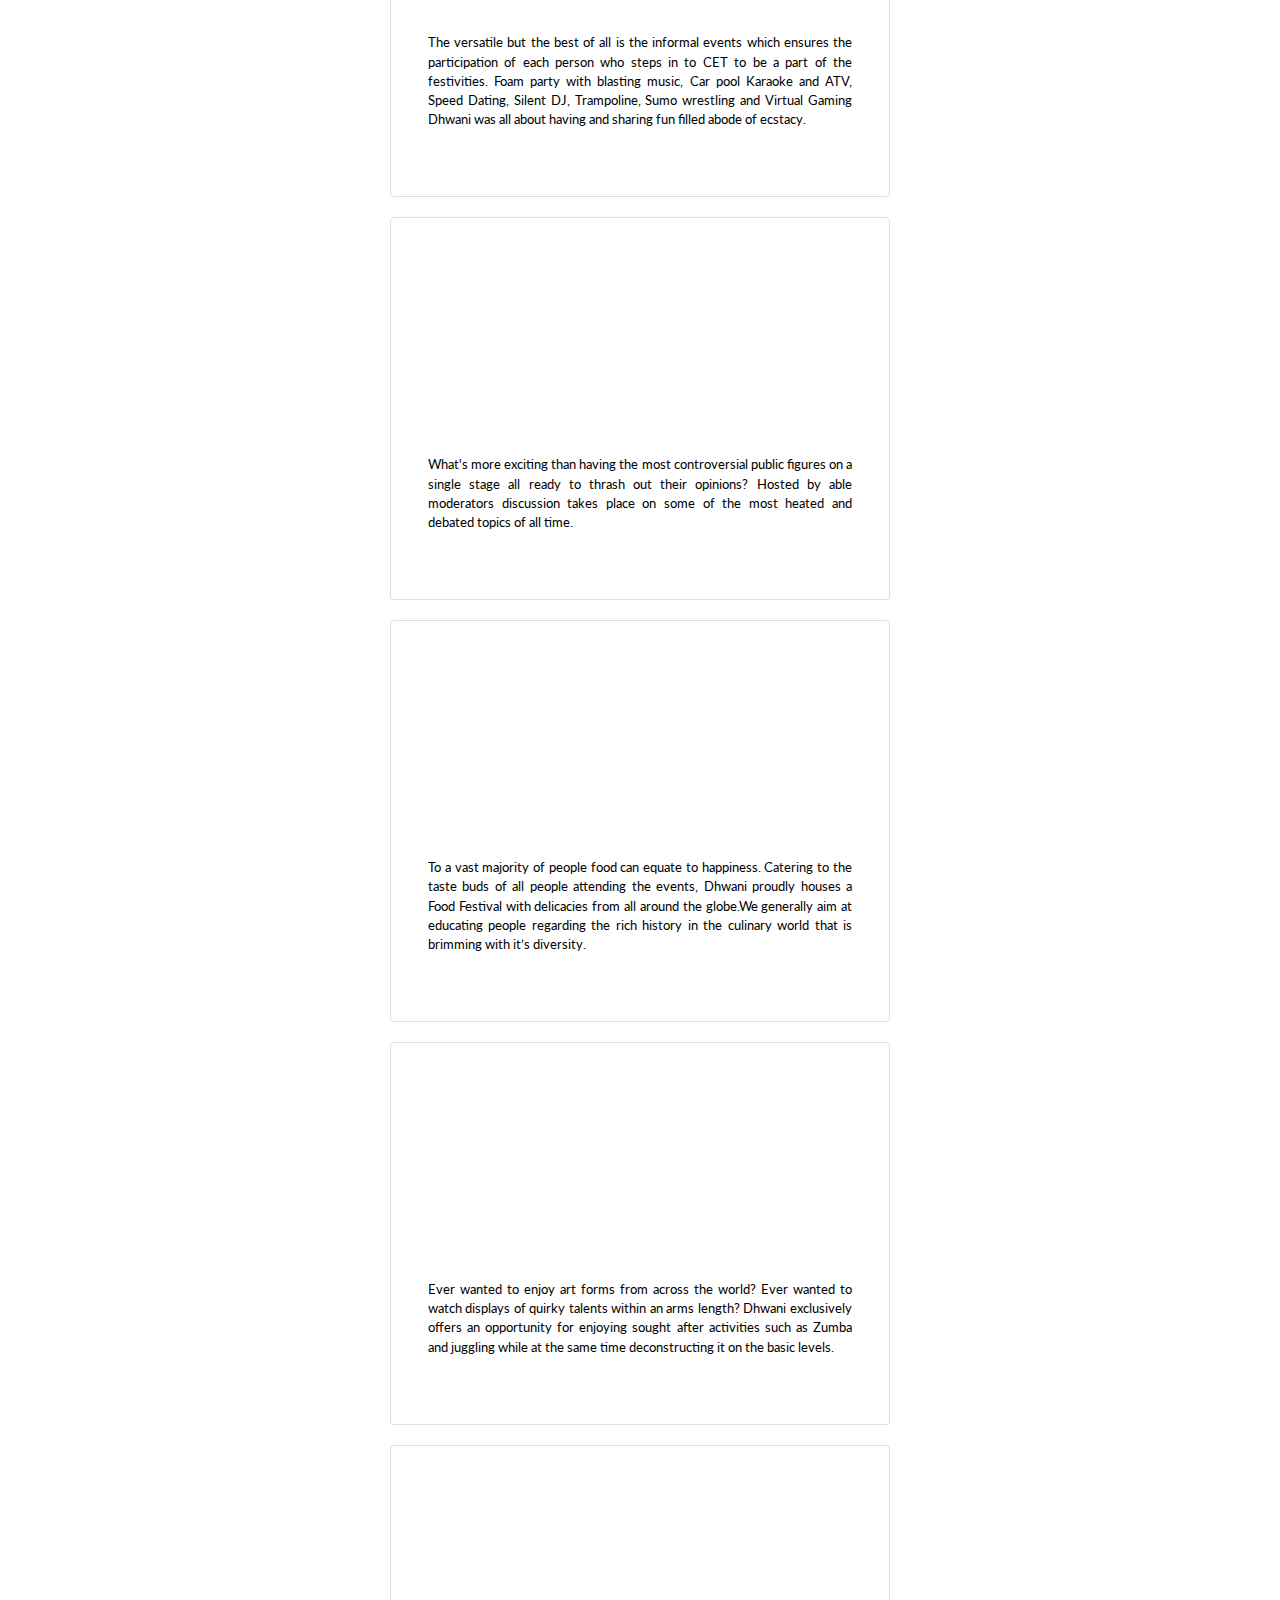
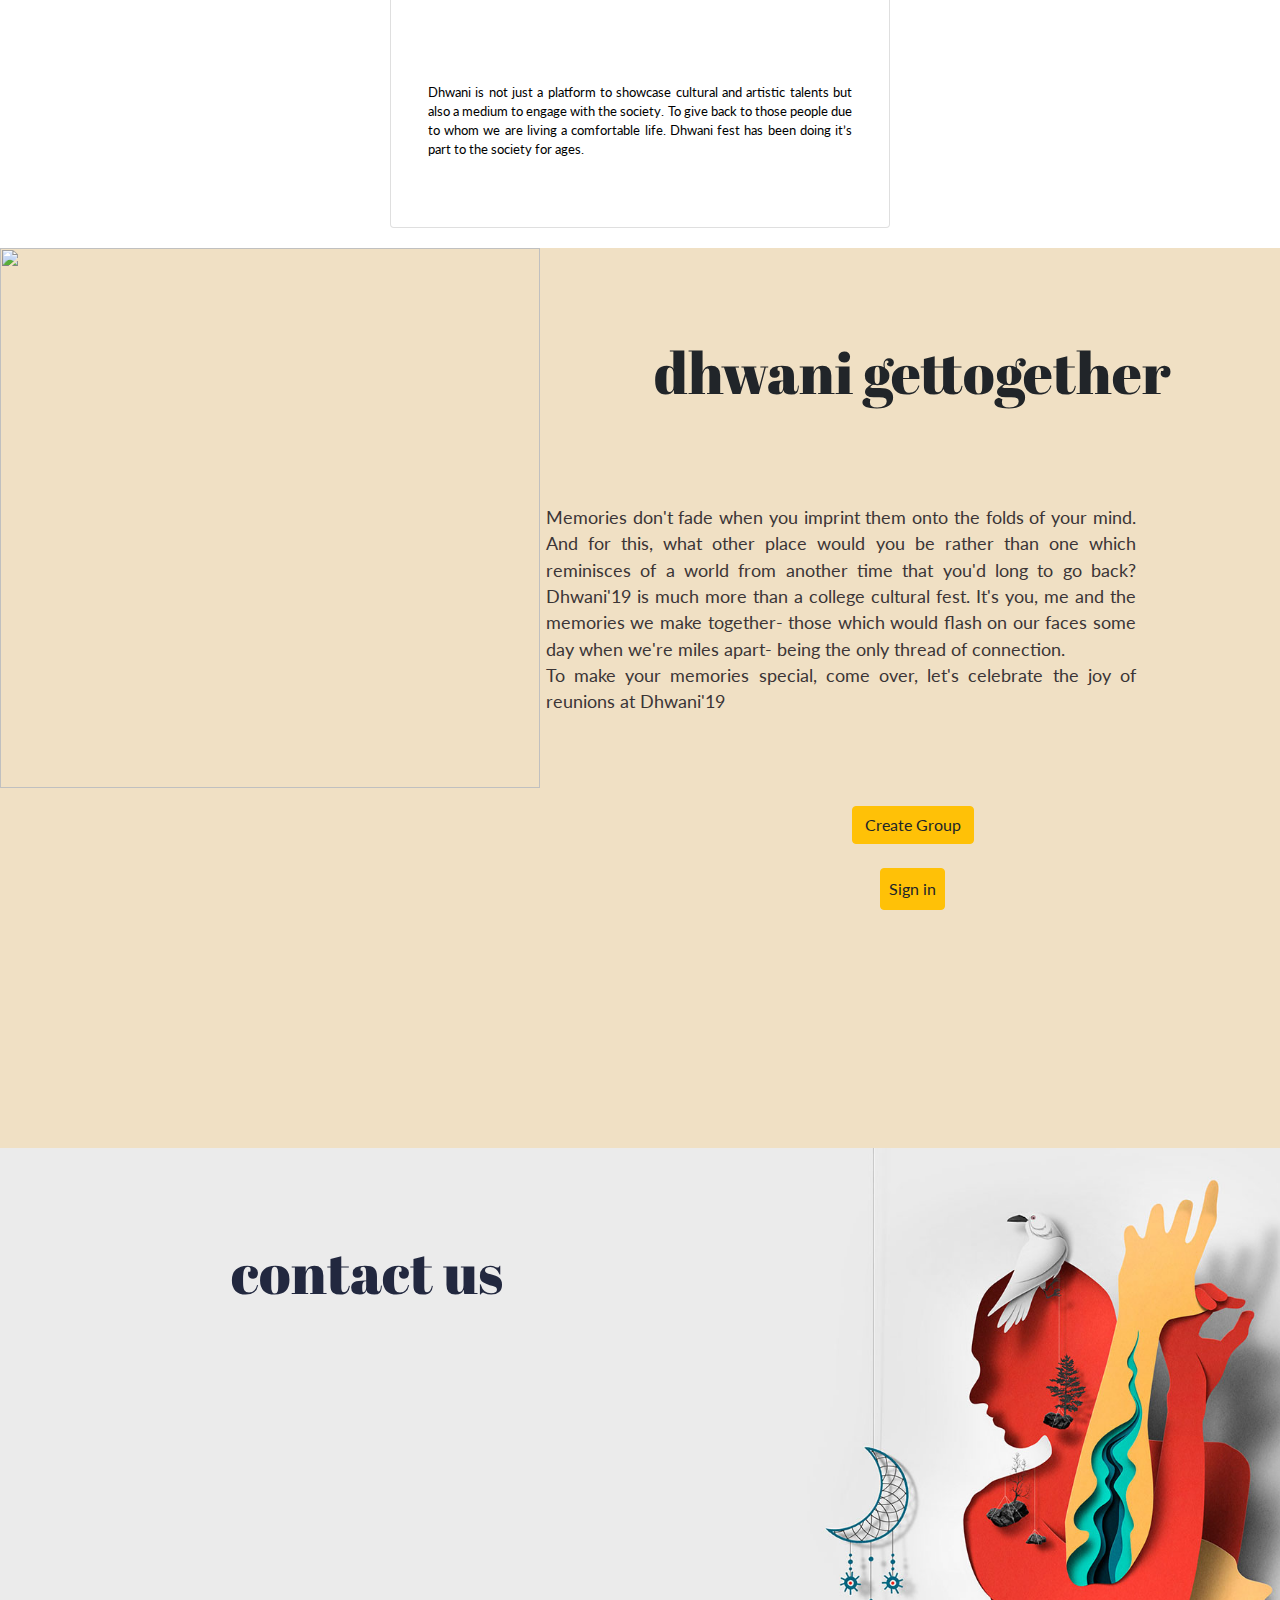
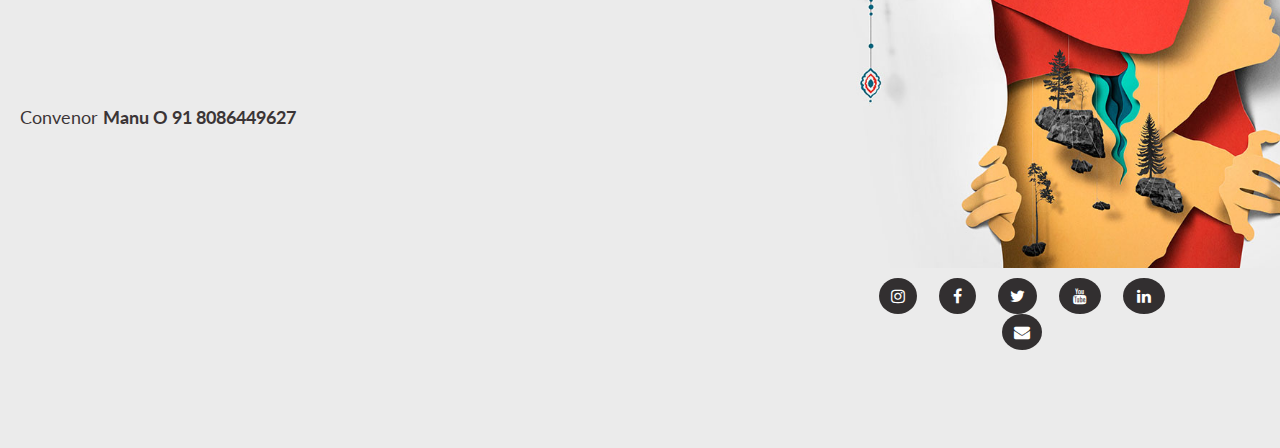
==== commit 1cb60c9b: "Events" ====
--- a/index.html
+++ b/index.html
@@ -108,9 +108,9 @@
 
     <div class="col-md-7 col-sm-12 lbox">
             <h3 class="sectiontitle">dhwani flea</h3>
-            <p class="desc rcontent"> We refuse to give up on our bohemian vibe. Hence here we are with a brand new 'Dhwani Flea' debuting this year. Everything Indie, everything to fill the holes in you with some sunshine. 
+            <p class="desc rcontent"> We refuse to give up on our bohemian vibe. Hence here we are with a brand new 'Dhwani Flea' debuting this year. Everything Indie, everything to fill the holes in you with some sunshine. <br>
                 You ain't hoppin' aboard? Then it's a miss, mate! </p>
-               <a href="https://www.yepdesk.com/dhwaniflea" target="_blank" style="text-decoration: none; color:black;"><button id="eventRegButton"  class="btn btn-warning" style="margin-top: 10px; margin-left:10px;margin-right: 10px;">Register</button></a>
+               <button id="eventRegButton"  class="btn btn-warning" style="margin-top: 10px; margin-left:10px;margin-right: 10px;"><a href="https://www.yepdesk.com/dhwaniflea" style="text-decoration: none; color:black;">Register</a></button>
     </div>
         
 
@@ -128,15 +128,6 @@
         </div>
         <div class="col-md-1 col-sm-2"></div>
             <div class="col-md-10 col-sm-10 lbox eventblock">
-            <!-- <p class="desc lcontent">
-                I'll be sure to note that in my log. Smooth as an android's bottom, eh, Data? When has justice ever been as simple as a rule book? This is not about revenge. This is about justice. A lot of things can change in twelve years, Admiral. Well, that's certainly good to know. About four years. I got tired of hearing how young I looked.
-            </p>
-           
-            <a href="#">
-            <button class="btn btn-warning">
-                Explore Events
-            </button>
-            </a> -->
            
      
             <div class="all">
@@ -157,7 +148,7 @@
                             <h4 class="festtitle">nadanta</h4>
                             <p class="festdesc">Dance Festival</p>
                         </div>
-                        <p class="festcontent">The cosmic dance of Nataraja has always been the epitome of dancing in our nation. Nadanta aims at upholding this glorious tradition for Dhwani.Choreonite is a night dedicated to our most talents across various colleges in and around Kerala to put their best of best performances.
+                        <p class="festcontent">The cosmic dance of Nataraja has always been the epitome of dancing in our nation. Nadanta aims at upholding this glorious tradition for Dhwani. Choreonite is a night dedicated to our most talents across various colleges in and around Kerala to put their best of best performances.
                         </p>
                             <div class="eventslisting">
                                 <div class="NAD">
@@ -179,7 +170,7 @@
                     <h4 class="festtitle">dionysia</h4>
                     <p class="festdesc">Theatrical Festival</p>
                 </div>
-                <p class="festcontent">The official theatrical festival of Dhwani .Dionysia is often considered as the most anticipated of events amongst the entire programme schedule. Spearheaded by the Theatre Club, Dionysia comprises of a short film festival with rewards of over 50k. 
+                <p class="festcontent">The official theatrical festival of Dhwani. Dionysia is often considered as the most anticipated of events amongst the entire programme schedule. Spearheaded by the Theatre Club, Dionysia comprises of a short film festival with rewards of over 50k. 
                 </p>
                     <div class="eventslisting">
                         <div class="DIO">
@@ -202,7 +193,7 @@
                     <h4 class="festtitle">miscellaneo</h4>
                     <p class="festdesc">Miscellaneous Events</p>
                 </div>
-                <p class="festcontent">“Happiness lies in the joy of achievement and the thrill of creative effort”. Dhwani, where creativity meets enjoyment, provides each and every one of the spectators with dynamic events, one better than the other.Dhwani hosts the best Persona and Fashion Show across the city.
+                <p class="festcontent">“Happiness lies in the joy of achievement and the thrill of creative effort”. Dhwani, where creativity meets enjoyment, provides each and every one of the spectators with dynamic events, one better than the other. Dhwani hosts the best Persona and Fashion Show across the city.
 
                 </p>
                     <div class="eventslisting">
@@ -217,7 +208,7 @@
                 <p class="festcontent">All the hype, the gut wrenching levels of anticipation and the excitement, all zero down to these nights, which have borne witness to the crème de la crème of entertainers. Everything from thousand beating hearts to the deafening crowd, this is once in a year affair. Long story short, it is the icing on a very, very special cake!
 
                 </p>
-                <a href="https://www.yepdesk.com/dhwaniproshow" target="_blank" style="text-decoration: none; color:black;"><button  class="btn btn-warning" style="margin-top: 10px; margin-left:10px;margin-right: 10px;">Buy tickets</button></a>
+                <button id="eventRegButton"  class="btn btn-warning" style="margin-top: 10px; margin-left:10px;margin-right: 10px;"><a href="http://www.yepdesk.com/dhwaniproshow" style="text-decoration: none; color:black;">Buy tickets</a></button>
 
                     <div class="eventslisting">
                        
@@ -228,19 +219,10 @@
                     <h4 class="festtitle">spotlight</h4>
                     <p class="festdesc">by CETalks</p>
                 </div>
-                <p class="festcontent">The show that left you awestruck last Dhwani is back to take you on an adventure through the labyrinth of illusions. <br><br>
-
-CETALKS presents SPOTLIGHT!<br>
-Enthral your curious minds with Chris Cheong and prepare to get awestruck watching Kupava Chernenko lighten up the stage.
-Laugh your heart out with Sorabh Pant and make your Dhwani ‘19 experience unforgettable. <br><br>
-
-<strong>March 16th & 17th</strong><br><br>
-
-Grab your tickets at <strong><a href="https://www.yepdesk.com/dhwanispotlight">yepdesk.com/dhwanispotlight</a></strong> and on BookMyShow.
-
-
-                </p>
-                <a href="https://www.yepdesk.com/dhwanispotlight" target="_blank" style="text-decoration: none; color:black;"><button  class="btn btn-warning" style="margin-top: 10px; margin-left:10px;margin-right: 10px;">Buy tickets</button></a>
+                <p class="festcontent">CETALKS, the Official College Radio of CET, organises the most spellbound and rapt performances by crowd entertainers taking Dhwani to a new level. Three enthralling days of Dhwani,a wide spectrum of artists showcase their zest to be applauded. Ace performers like Suhani Shah, Arjun Guru and Rahul Subramaniam have set the stage on fire.
+
+
+                </p>
                     <div class="eventslisting">
                        
                     </div>
@@ -250,7 +232,7 @@
                     <h4 class="festtitle">informals</h4>
                     <p class="festdesc"></p>
                 </div>
-                <p class="festcontent">The versatile but the best of all is the informal events which ensures the participation of each person who steps in to CET to be a part of the festivities.Foam party with blasting music , Car pool Karaoke and ATV , Speed Dating,Silent DJ, Trampoline , Sumo wrestling and Virtual Gaming Dhwani was all about having and sharing fun filled abode of ecstacy.
+                <p class="festcontent">The versatile but the best of all is the informal events which ensures the participation of each person who steps in to CET to be a part of the festivities. Foam party with blasting music, Car pool Karaoke and ATV, Speed Dating, Silent DJ, Trampoline, Sumo wrestling and Virtual Gaming Dhwani was all about having and sharing fun filled abode of ecstacy.
 
 
                 </p>
@@ -263,7 +245,7 @@
                     <h4 class="festtitle">panel discussions</h4>
                     <p class="festdesc"></p>
                 </div>
-                <p class="festcontent">What's more exciting than having the most controversial public figures on a single stage all ready to thrash out their opinions ? Hosted by able moderators discussion takes place  on some of the most heated and debated topics of all time.
+                <p class="festcontent">What's more exciting than having the most controversial public figures on a single stage all ready to thrash out their opinions? Hosted by able moderators discussion takes place  on some of the most heated and debated topics of all time.
 
 
 
@@ -385,14 +367,16 @@
         <span class="close">&times;</span>
         <div class="mcontent">
         <div><img src="" id="eventImage"></div>
-        <div id ="eventName"></div>
-        <div id = "eventDescription"></div>
+        <div id = "eventName"></div>
+        <!-- <div id = "eventDescription"></div>
         <div id = "eventRules"></div>
-        <div id="regFee"></div>
-        <div id="prize1"></div>
-        <div id="prize2"></div>
-        <div id="prize3"></div>
-        <div id="contactPhone"></div>
+        <div id = "regFee"></div>
+        <div id = "prize1"></div>
+        <div id = "prize2"></div>
+        <div id = "prize3"></div>
+        <div id = "contactPhone1"></div>
+        <div id = "contactPhone2"></div> -->
+        <div id="everything"></div>
         <div id = "regEvent"></div>
     </div>
     </div>
@@ -462,9 +446,9 @@
     var input = document.getElementById('selectedcollege');
     var collegeId;
     if(localStorage.user)
-    $('#login').hide();
+        $('#login').hide();
     else
-    $('#login').show();
+        $('#login').show();
     // Create a new XMLHttpRequest.
 
     var request = new XMLHttpRequest();
@@ -708,19 +692,39 @@
         //console.log(res)
         //console.log(eventId)
         var modal = document.getElementById('myModal')
-        document.getElementById('eventName').innerHTML =res.data.name
-        document.getElementById('eventDescription').innerHTML = res.data.description
-         if(res.data.format!=null)
-        document.getElementById('eventRules').innerHTML ='<span class="rules">Rules</span><br>'+ res.data.format
-        document.getElementById('regFee').innerHTML = '<strong> Registration fee&nbsp</strong>'+res.data.regFee
-         if(res.data.prize1!=null)
-        document.getElementById('prize1').innerHTML = '<strong> First Prize&nbsp</strong>'+res.data.prize1
-        if(res.data.prize2!=null)
-        document.getElementById('prize2').innerHTML ='<strong> Second Prize&nbsp</strong>'+ res.data.prize2
-    if(res.data.prize3!=null||res.data.prize3!=0)
-        document.getElementById('prize3').innerHTML = '<strong> Third Prize&nbsp</strong>'+res.data.prize3
+        document.getElementById('eventName').innerHTML = res.data.name
+        let modalContent = ''
+        if (res.data.id == 184)
+            modalContent += '<div id="eventDescription">നിങ്ങൾക്ക് വിവരവും, വാക്കും വാക്കിന് ഒഴുക്കും ഉണ്ടെങ്കിൽ ഇവിടെ വരൂ.. ഒന്ന് \'തർക്കിച്ചിട്ട്\' പോവാം.</div><div id="eventRules"><span class="rules">Rules</span><br>1) രണ്ട് പേരടങ്ങിയ ടീമുമായി കോളേജ് വിദ്യാർത്ഥികൾക്ക് മത്സരിക്കാം<br>2) ലോട്ട് എടുത്തു കിട്ടുന്ന വിഷയത്തിനനുസരിച്ചാണ് സംവാദം മുന്നോട്ട് പോവുക<br>3) ഓരോ ടീമിനും <br>4) മിനുട്ട് വിഷയാവതരണത്തിനും സംവാദത്തിനും ശേഷം രണ്ട് മിനുട്ട് ഉപസംഹരിക്കാനും ലഭിക്കുന്നതാണ്4)വിജയിക്കുന്ന ഗ്രൂപ്പുകൾ തമ്മിൽ ഇതേ രീതിയിൽ മത്സരം തുടരും.വിഷയാവതര ണത്തിൽ ഏതെങ്കിലും തരത്തിലുള്ള അധിക്ഷേപമോ നിയമലംഘനമോ കണ്ടാൽ ടീം പുറത്താവുന്നതാണ്.<br>5) വിധികർത്താക്കളുടെ തീരുമാനം അന്തിമമാണ്.</div>'
+        else if (res.data.id == 187)
+            modalContent += '<div id="eventDescription">വാക്കുകൾ കൊണ്ട് പോരാടുവാൻ തയ്യാറെടുക്കു.നിങ്ങളുടെ അനുഭവങ്ങളും വിജ്‍ഞാനവും നിങ്ങളുടെ വ്യക്തിത്വത്തെ നിർണയിക്കട്ടെ.ഒരു നിമിഷത്തെ പ്രകടനം നിങ്ങളെ ഒരുപക്ഷെ വിജയി ആക്കും.ഭാഷയെ അതിന്റെ അർത്ഥതലങ്ങളോടെ ഉപയോഗിക്കാൻ സാധിക്കുന്നവരാണോ നിങ്ങൾ.എങ്കിൽ ഇതാ നിങ്ങൾക്കുള്ള വേദി..</div><div id="eventRules"><span class="rules">Rules</span><br>നിയമങ്ങൾ:<br>1)ഒരു മിനിറ്റിൽ ആവർത്തനമില്ലാതെ തുടർച്ചയായി വിഷയത്തിൽ നിന്ന് വ്യതിചലിക്കാതെ സംസാരിക്കുന്ന മത്സരാർഥിയാണ് വിജയി.<br>2)ആവർത്തനം : ഒരു വാക്കിന്റെയോ ശൈലിയുടെയോ ഒന്നിൽ കൂടുതൽ ഉള്ള ഉപയോഗം.ആവർത്തനം ഒഴിവാക്കുന്നതിനായി ആവശ്യമെങ്കിൽ പര്യായങ്ങൾ ഉപയോഗിക്കാവുന്നതാണ്.<br>3)നിസ്സംഗത: അല്പനേരത്തെ നിശ്ശബ്ദതയോ വാക്കുകൾക്കിടയിൽ അനാവശ്യമായി സമയം നഷ്ടപെടുത്തുന്നതോ അവസരം നഷ്ടമാകുന്നതിനു കാരണമാകും.<br>4)വ്യതിചലിക്കൽ :യുക്തിരഹിതമായ പ്രസ്താവനകളോ വിഷയത്തിൽ നിന്ന് വ്യതിചലിക്കുന്നതോ വ്യാകരണ പിശകുകളോ മറ്റു മത്സരാർത്ഥികൾക്ക് ചൂണ്ടി കാണിക്കാവുന്നതാണ്.<br>5)ശരിയായ ചലഞ്ചുകൾ ഉന്നയിക്കുന്നവർക്ക് അടുത്ത ഊഴത്തോടൊപ്പം  പോയിന്റും ലഭിക്കുന്നതാണ്.അറുപതാമത്തെ സെക്കൻഡിൽ സംസാരിച്ചുകൊണ്ടിരിക്കുന്ന വ്യക്തിക്കും പോയിന്റ് ലഭിക്കുന്നതാണ്.അറുപതു സെക്കൻഡുകൾ തുടർച്ചയായി സംസാരിക്കുന്നവർക്ക് അധിക പോയിന്റ് ലഭിക്കുന്നതാണ്.<br>വിജയി ആരാവുന്നതിലുപരി മത്സരാർത്ഥികൾ തമ്മിലുള്ള ആരോഗ്യപരമായ വാഗ്വാദങ്ങളും നർമ്മവുമാണ് മത്സരത്തിന്റെ യഥാർത്ഥ ആകർഷണം.</div>'
+        else if (res.data.id == 185)
+            modalContent += '<div id="eventDescription">\'Dual Personality അഥവാ ദ്വന്ദ വ്യക്തിത്വം\'<br><br>നിങ്ങളുടെ ഉള്ളിൽ നിങ്ങളറിയാത്ത ഒരു നിങ്ങളില്ലേ?!?! അതൊരു ഫിലിം സ്റ്റാറോ രാഷ്ട്രീയ നേതാവോ ആണെങ്കിലോ.സമകാലിക ലോകത്തിലെ പ്രശസ്തരിൽ ഒരാളായി അൽപ സമയത്തേക്ക് മാറാം.ചോദ്യങ്ങളുടെ അമ്പെയ്ത്തിലും സ്വന്തം വ്യക്തിത്വത്തെ മറക്കാൻ കഴിയുന്നുണ്ടോ. <br>Mock press - ഈ വേദി നിങ്ങൾക്കുള്ളതാണ്.</div><div id="eventRules"><span class="rules">Rules</span><br>നിയമങ്ങൾ:<br>1. രണ്ടു ഘട്ടങ്ങളിലായാണ് മത്സരം നടക്കുക. ഓരോ ഘട്ടത്തിലും അവതരണവും ഇടപെടലുകളും ഉണ്ടായിരിക്കും . <br>2 . ലോട്ടിലൂടെയാണ് പ്രശസ്ത വ്യക്തികളെ ലഭിക്കുന്നത്<br>3. ജഡ്ജസിന്റെ തീരുമാനം അന്തിമമായിരിക്കും.<br>4. ആദ്യഘട്ടത്തിൽ കുറഞ്ഞത് 2 മിനിറ്റെങ്കിലും ലഭിച്ച വ്യക്തിയായി സംസാരിക്കണം. പരമാവധി 3 മിനിറ്റാണ് സമയം. ജഡ്ജസുമായുള്ള ഇടപെടലിനും 3 മിനിറ്റാണ് സമയം.<br>5. തിരഞ്ഞെടുത്ത മത്സരാർത്ഥികൾക്കാണ് രണ്ടാം ഘട്ടത്തിലേക്ക് പ്രവേശനം. <br>6. രണ്ടാം ഘട്ടത്തിലെ മത്സരാർത്ഥികൾക്ക് കായികം, രാഷ്ട്രീയം,....  എന്നീ മേഖലകളിൽ ഇഷ്ടമുള്ളത് തിരഞ്ഞെടുക്കാം. വ്യക്തികളെ ലഭിക്കുന്നത് ഇവിടെയും നറുക്കെടുപ്പിലൂടെ തന്നെയാണ്. <br>6. രണ്ടാം ഘട്ടത്തിൽ അവതരണസമയം  2 മിനിറ്റും ചോദ്യോത്തരവേള 5 മുതൽ 7 മിനിറ്റു വരെയും ആയിരിക്കും.<br></div>'
+        if (res.data.description)
+            // document.getElementById('eventDescription').innerHTML = res.data.description
+            modalContent += '<div id="eventDescription"> ' + res.data.description + '</div>'
+        if (res.data.format)
+            // document.getElementById('eventRules').innerHTML ='<span class="rules">Rules</span><br>'+ res.data.format
+            modalContent += '<div id="eventRules"><span class="rules">Rules</span><br> ' + res.data.format + '<br></div>'
+        // document.getElementById('regFee').innerHTML = '<strong> Registration fee&nbsp</strong>'+res.data.regFee
+        modalContent += '<div id="regFee"><strong> Registration fee&nbsp </strong> ₹ ' + res.data.regFee + '</div>'
+        if (res.data.prize1)
+            // document.getElementById('prize1').innerHTML = '<strong> First Prize&nbsp</strong>'+res.data.prize1
+            modalContent += '<div id="prize1"><strong>First Prize&nbsp</strong> ₹ ' + res.data.prize1 + '</div>'
+        if (res.data.prize2)
+            // document.getElementById('prize2').innerHTML ='<strong> Second Prize&nbsp</strong>'+ res.data.prize2
+            modalContent += '<div id="prize1"><strong>Second Prize&nbsp</strong> ₹ ' + res.data.prize2 + '</div>'
+        if (res.data.prize3)
+            // document.getElementById('prize3').innerHTML = '<strong> Third Prize&nbsp</strong>'+res.data.prize3
+            modalContent += '<div id="prize1"><strong>Third Prize&nbsp</strong> ₹ ' + res.data.prize3 + '</div>'
         document.getElementById('eventImage').setAttribute('src',res.data.image);
-        document.getElementById('contactPhone').innerHTML = '<strong>'+res.data.contactName1+'&nbsp</strong>'+res.data.contactPhone1+'<br><strong>'+res.data.contactName2+'</strong>&nbsp'+res.data.contactPhone2
+        // document.getElementById('contactPhone1').innerHTML = '<strong>'+res.data.contactName1+'&nbsp</strong>'+res.data.contactPhone1+'<br>'
+        modalContent += '<div id="contactPhone1"><strong>' + res.data.contactName1 + '&nbsp</strong> ' + res.data.contactPhone1 + '</div>'
+        if (res.data.contactName2)
+            // document.getElementById('contactPhone2').innerHTML = '<strong>' + res.data.contactName2 + '</strong>&nbsp' + res.data.contactPhone2
+            modalContent += '<div id="contactPhone2"><strong>' + res.data.contactName2 + '</strong> ' + res.data.contactPhone2 + '</div>'
+        console.log(modalContent)
+        document.getElementById('everything').innerHTML = modalContent
 
 
         if(eventId==163)
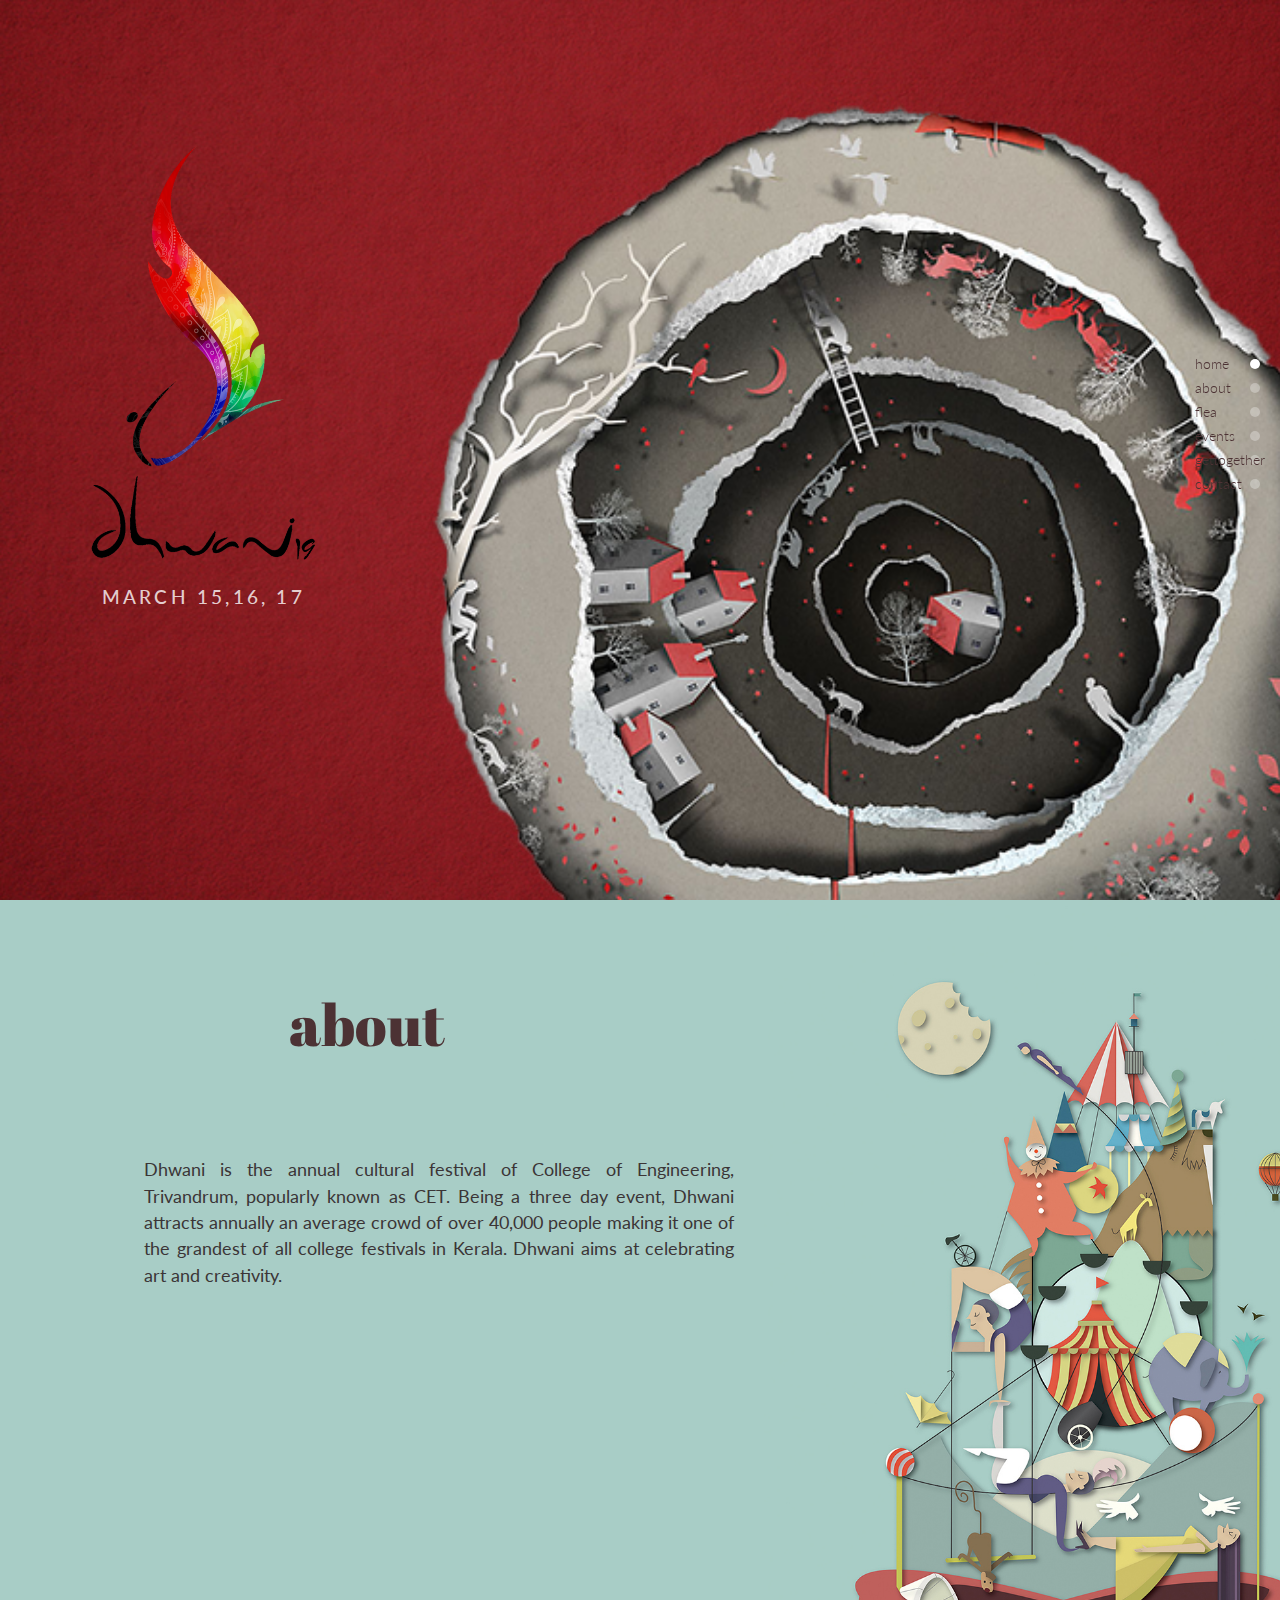
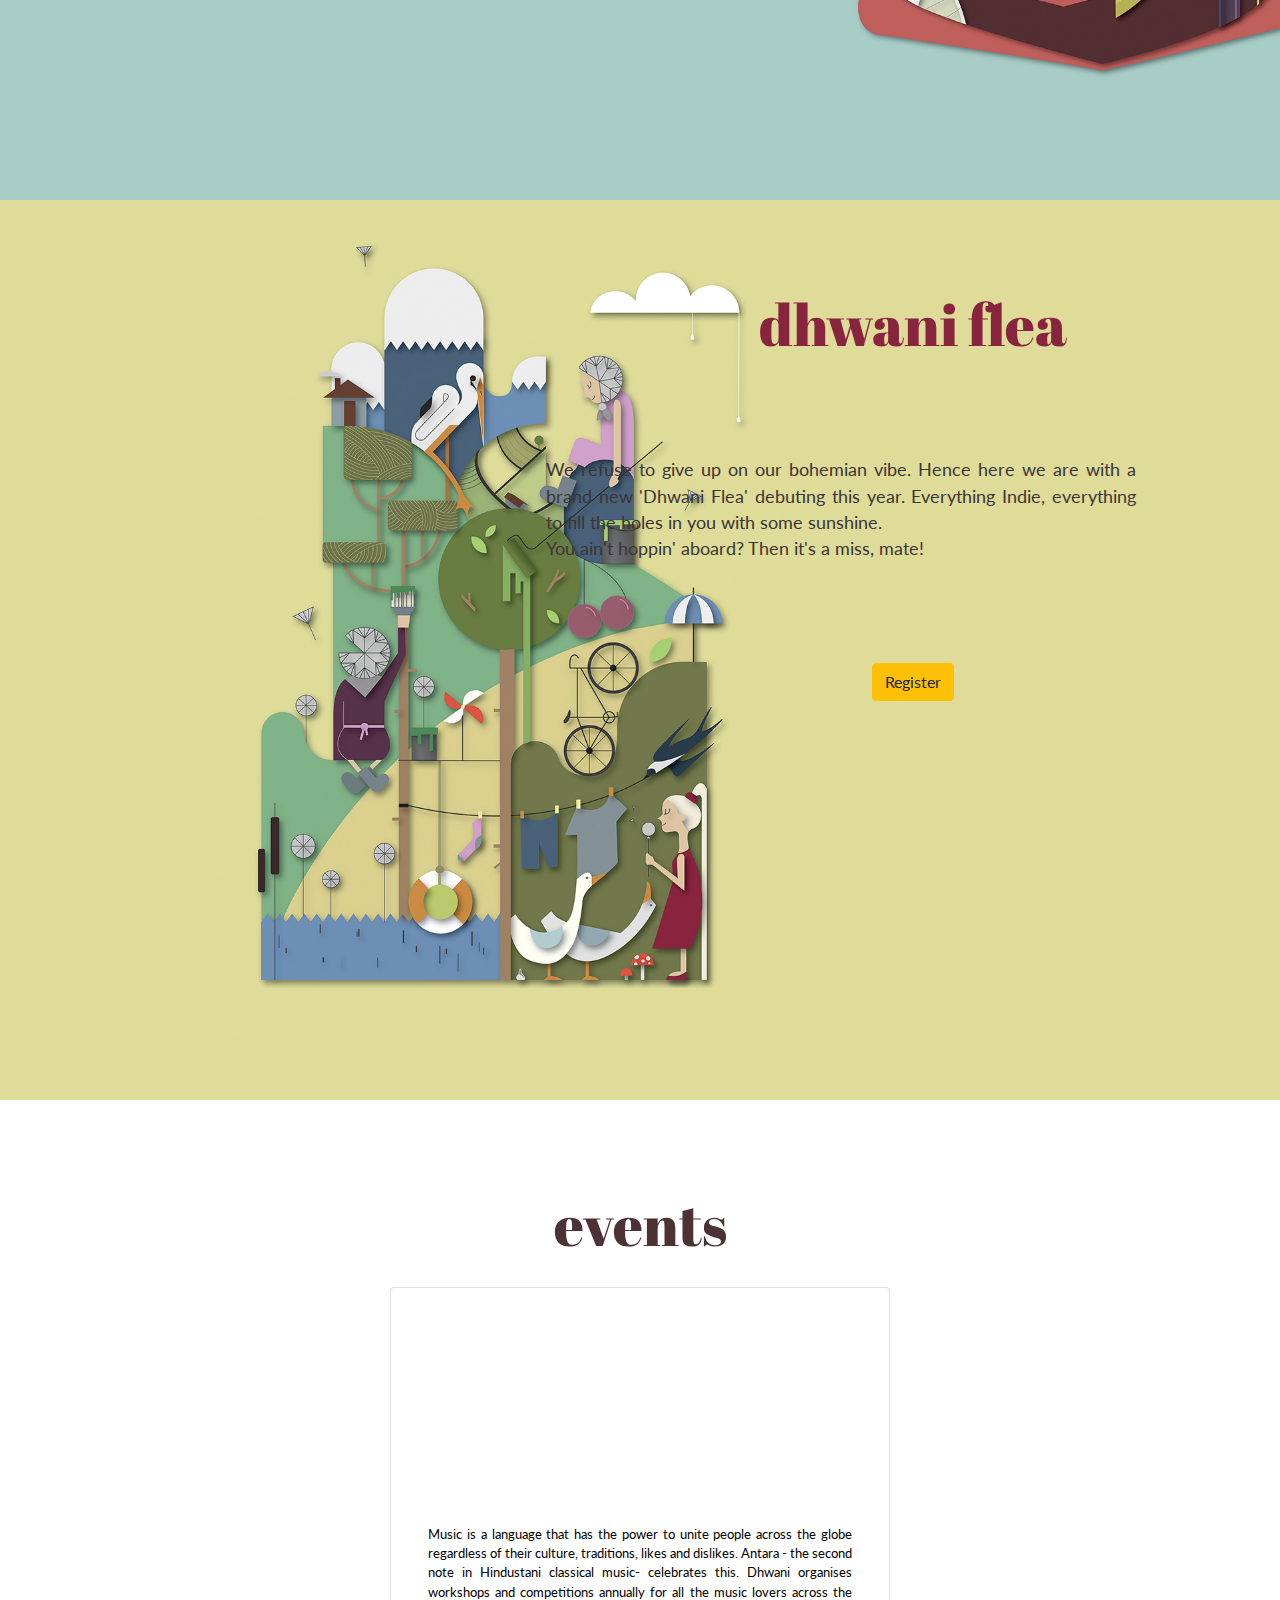
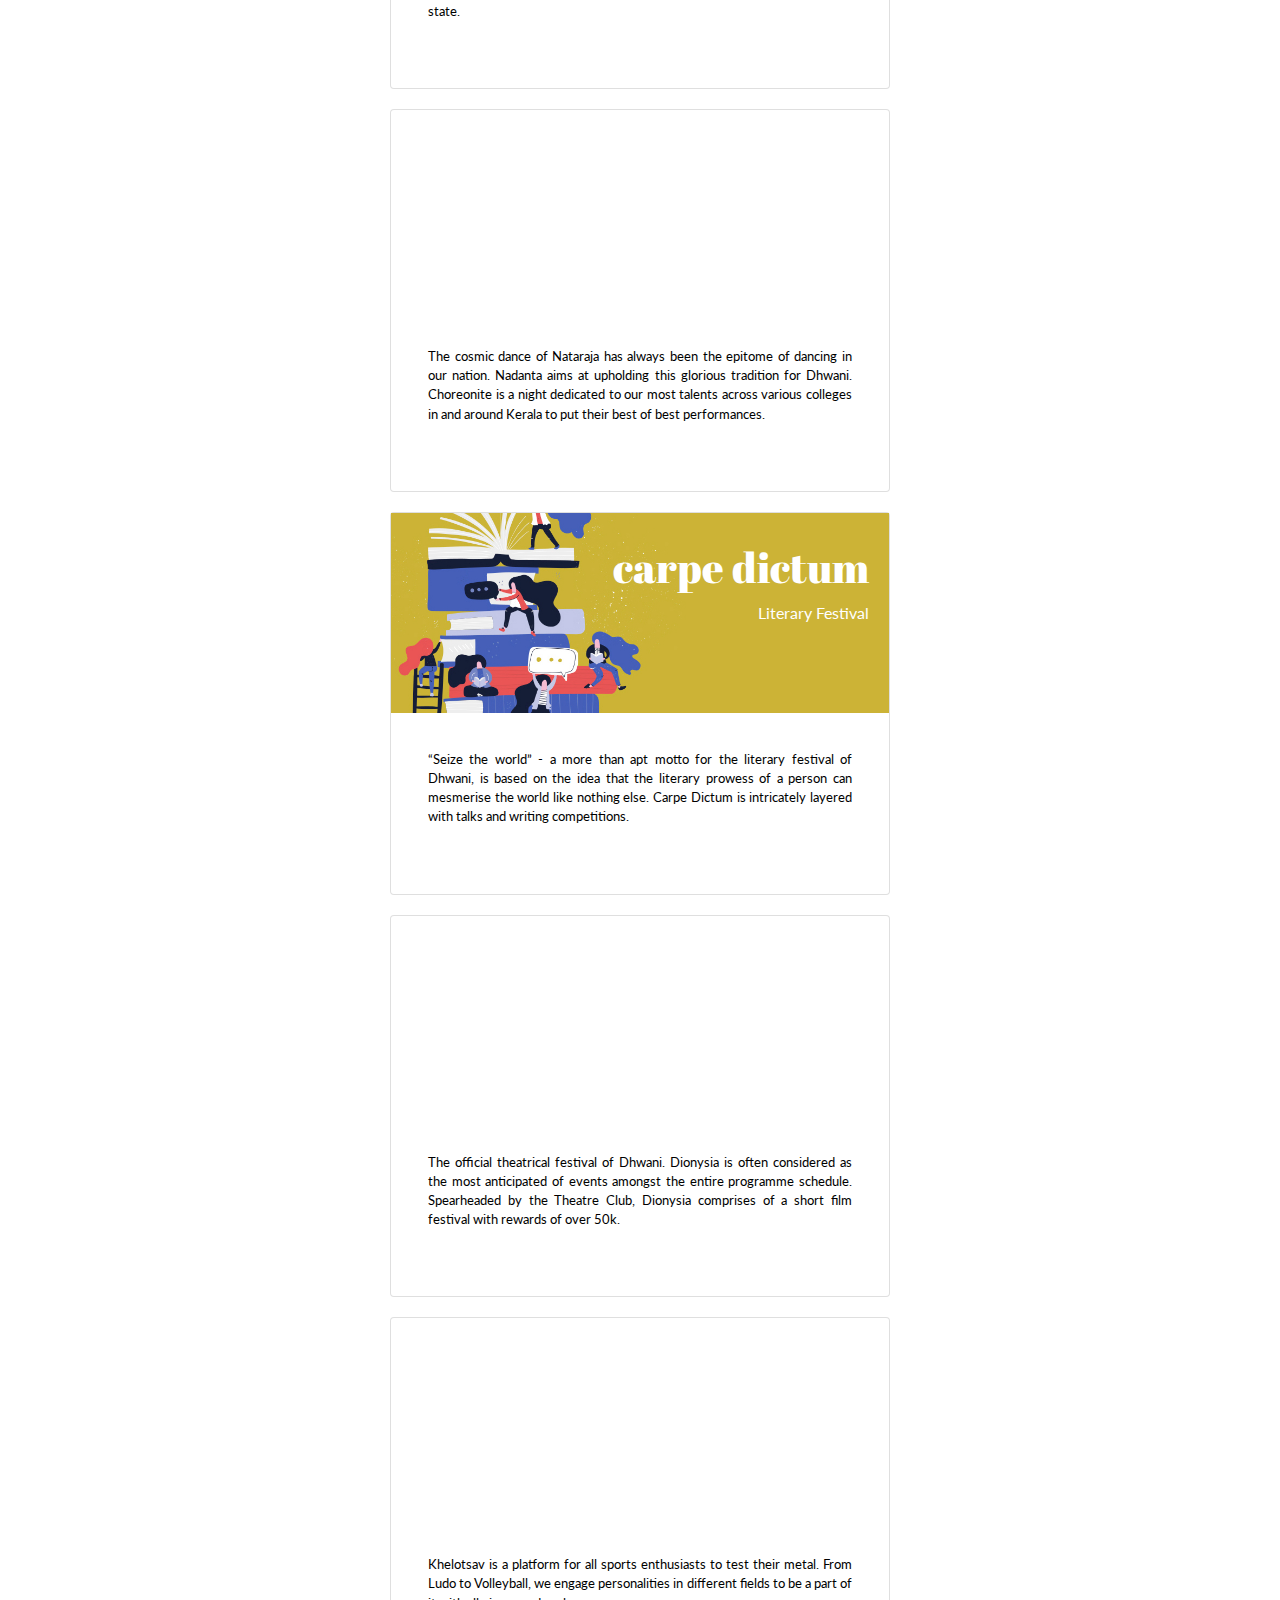
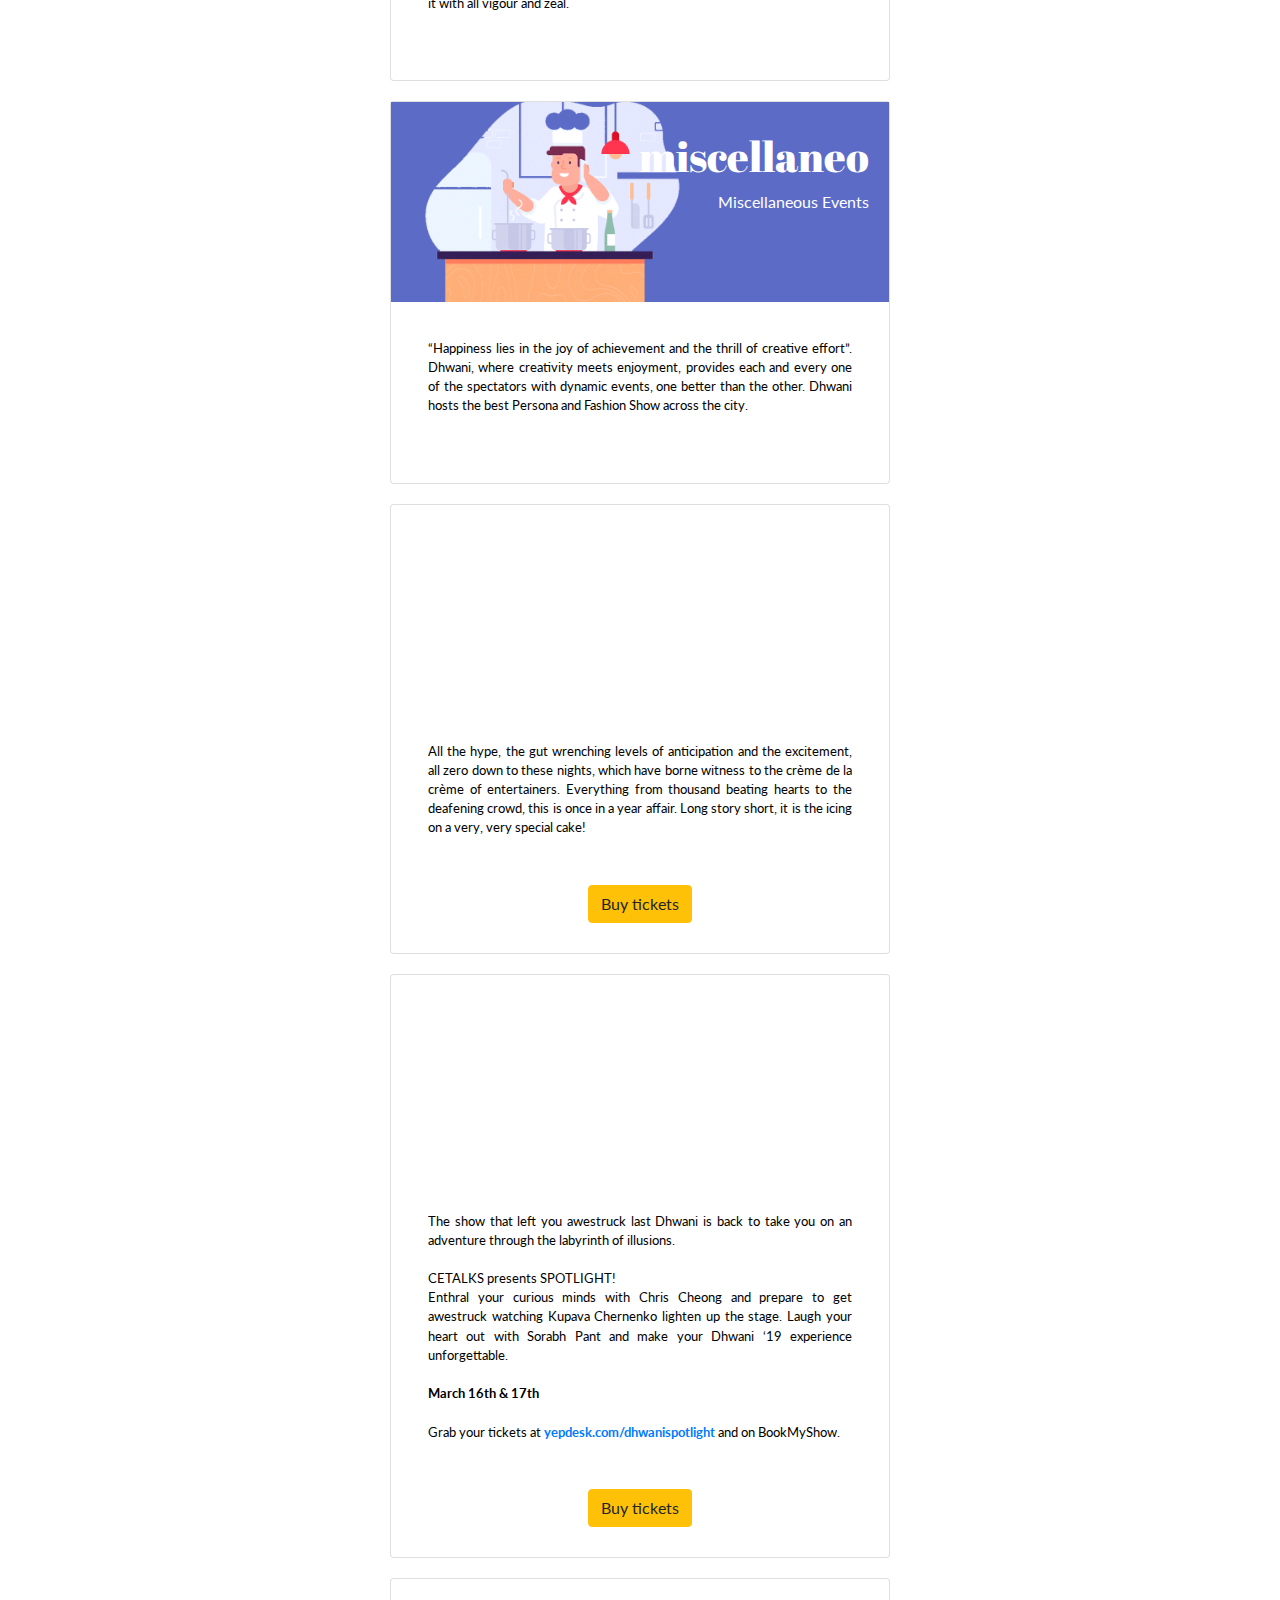
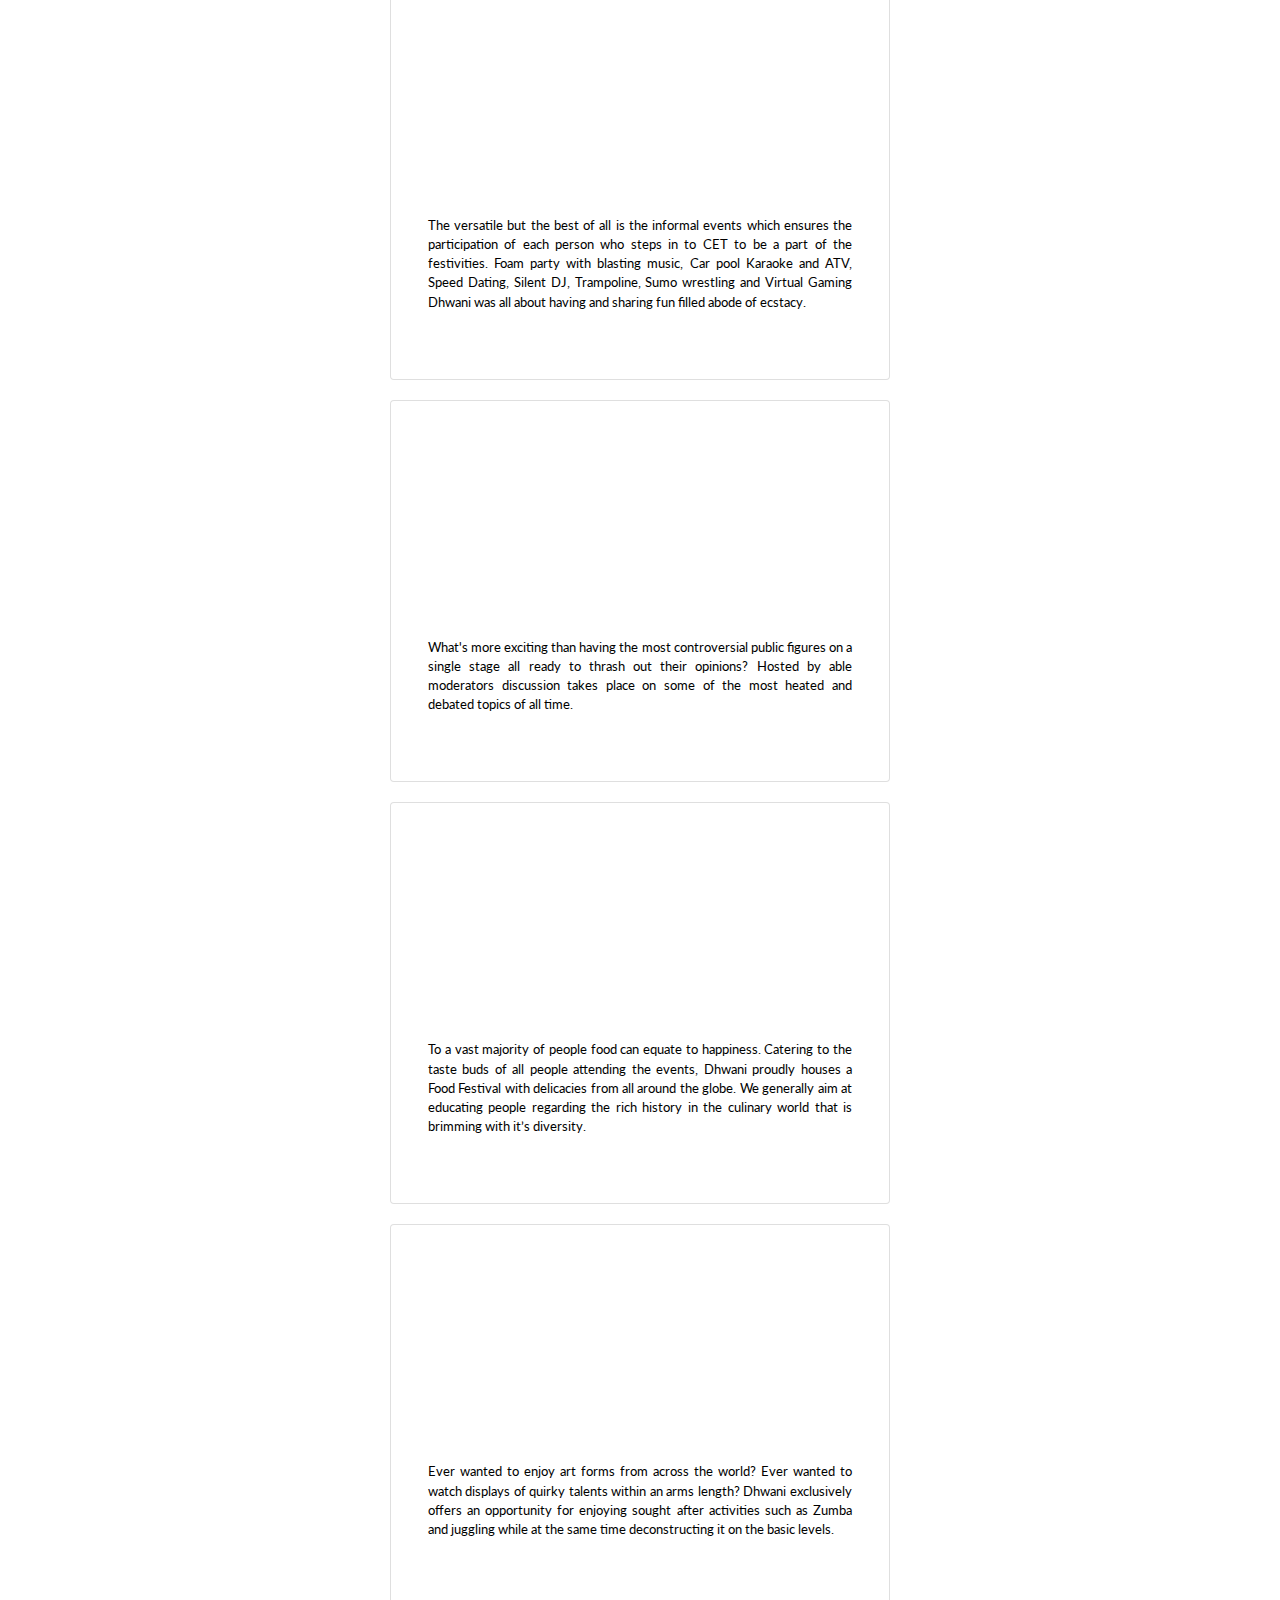
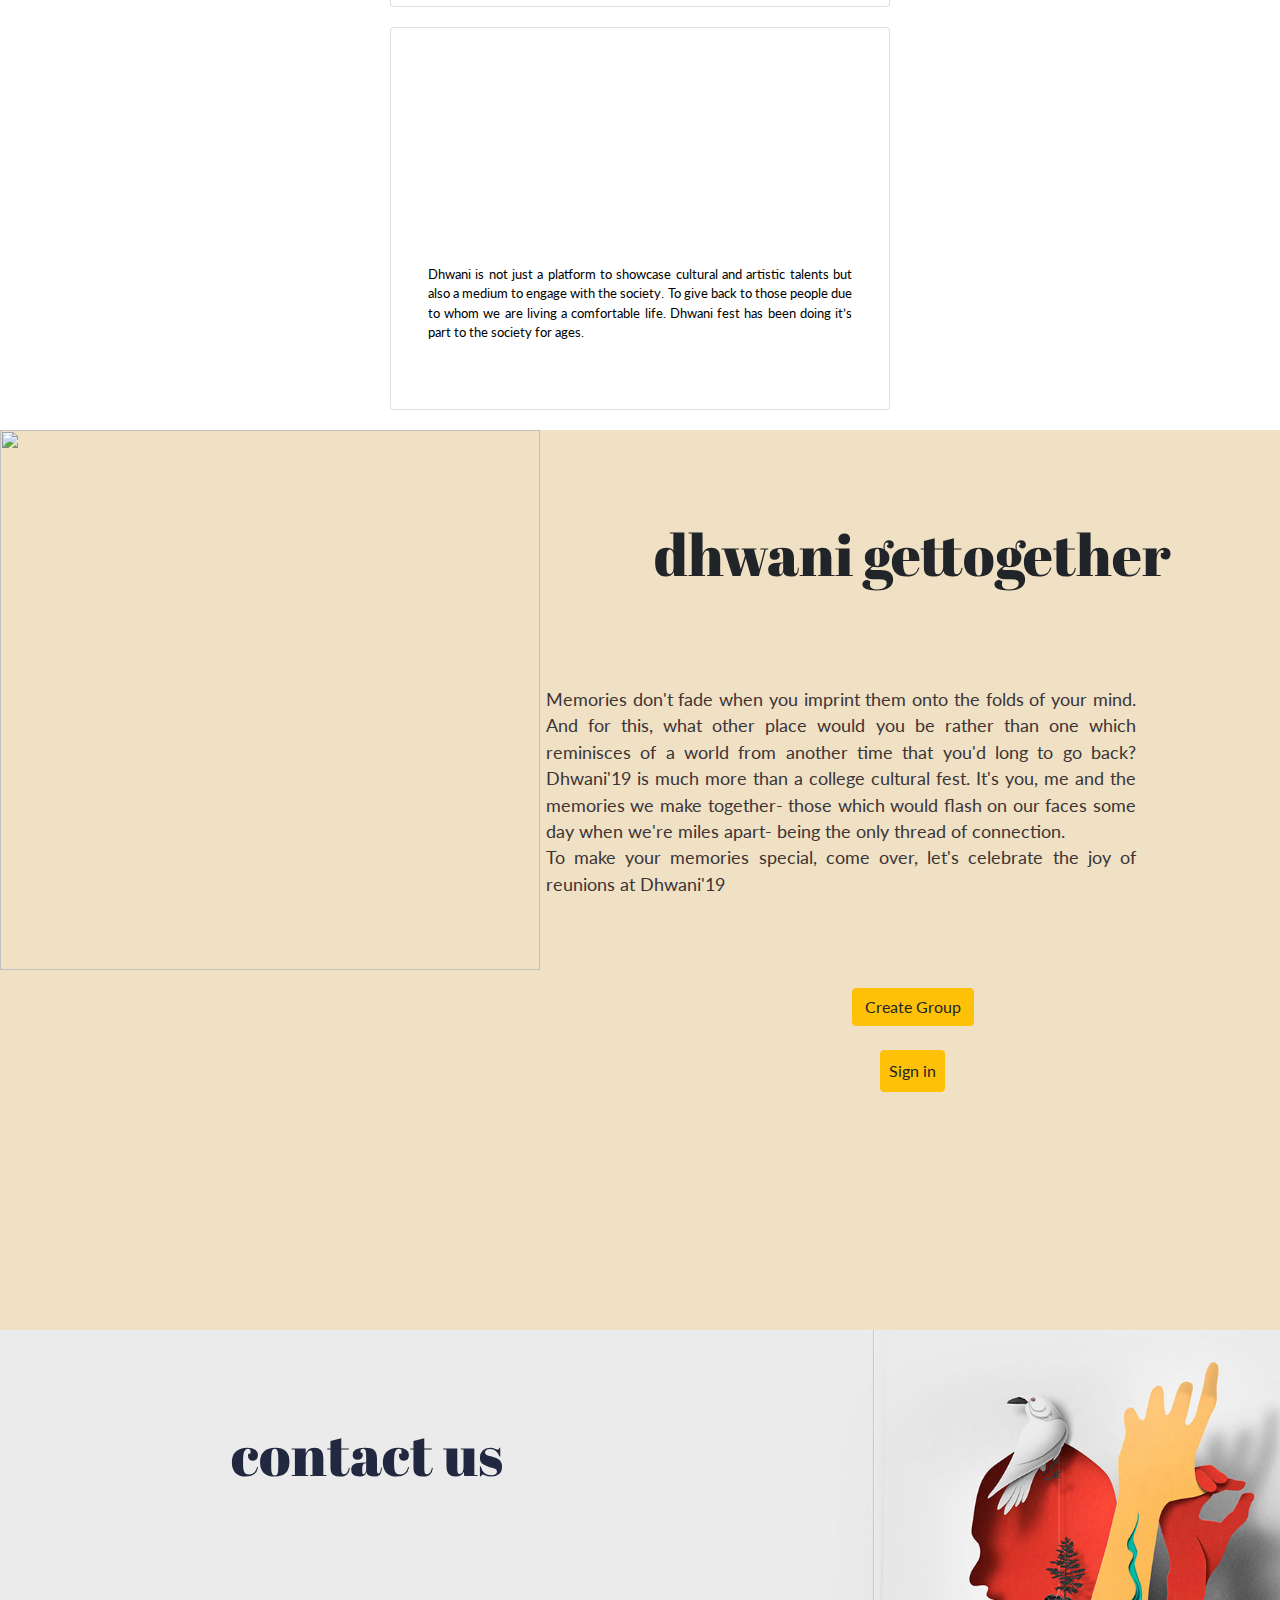
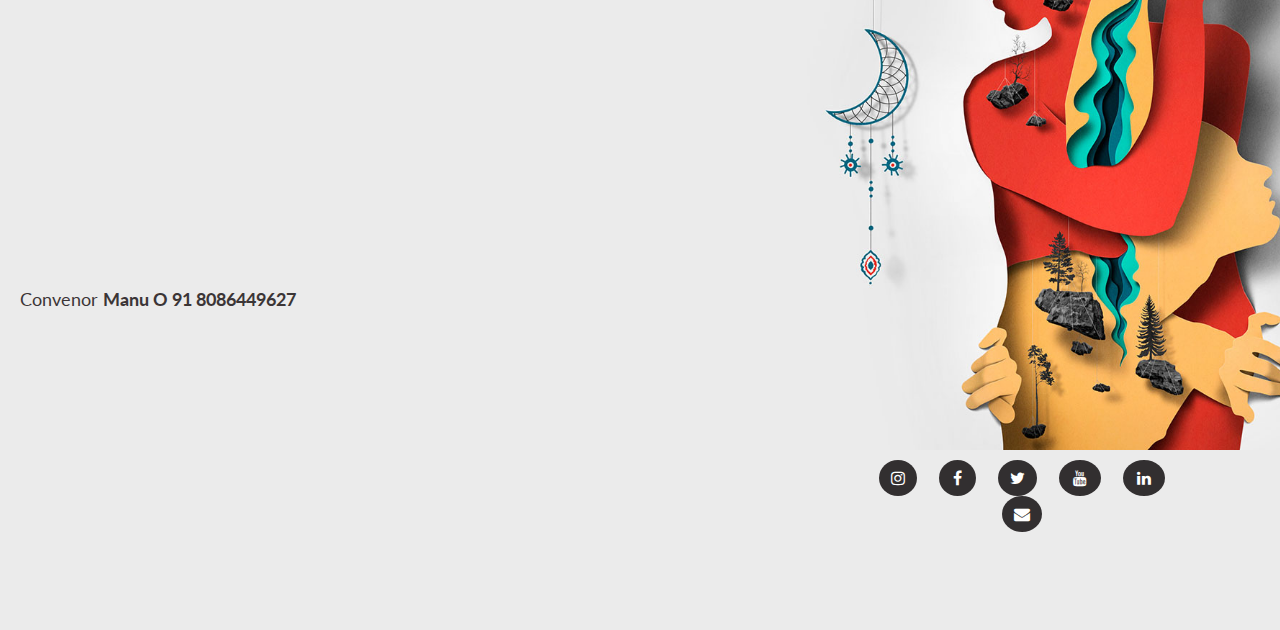
==== commit cd9e9b5d: "Minor Edits" ====
--- a/index.html
+++ b/index.html
@@ -51,12 +51,12 @@
             <div class="sidebar">
             <nav>
                 <ul>
-                    <li><a href="#home" class="dot name-active" ><span>home</span></a></li>
-                    <li><a href="#about" class="dot"><span>about</span></a></li>
-                    <li><a href="#dhwaniflea" class="dot"><span>flea</span></a></li>
-                    <li><a href="#events" class="dot"><span>events</span></a></li>
-                    <li><a href="#gettogether" class="dot"><span>gettogether</span></a></li>
-                    <li><a href="#contact" class="dot"><span>contact</span></a></li>
+                    <li><a href="#home" class="dark dot name-active" ><span>home</span></a></li>
+                    <li><a href="#about" class="dark dot"><span>about</span></a></li>
+                    <li><a href="#dhwaniflea" class="dark dot"><span>flea</span></a></li>
+                    <li><a href="#events" class="dark dot"><span>events</span></a></li>
+                    <li><a href="#gettogether" class="dark dot"><span>gettogether</span></a></li>
+                    <li><a href="#contact" class="dark dot"><span>contact</span></a></li>
                 </ul>
             </nav>
         </div>
@@ -110,7 +110,7 @@
             <h3 class="sectiontitle">dhwani flea</h3>
             <p class="desc rcontent"> We refuse to give up on our bohemian vibe. Hence here we are with a brand new 'Dhwani Flea' debuting this year. Everything Indie, everything to fill the holes in you with some sunshine. <br>
                 You ain't hoppin' aboard? Then it's a miss, mate! </p>
-               <button id="eventRegButton"  class="btn btn-warning" style="margin-top: 10px; margin-left:10px;margin-right: 10px;"><a href="https://www.yepdesk.com/dhwaniflea" style="text-decoration: none; color:black;">Register</a></button>
+               <a href="https://www.yepdesk.com/dhwaniflea" target="_blank" style="text-decoration: none; color:black;"><button id="eventRegButton"  class="btn btn-warning" style="margin-top: 10px; margin-left:10px;margin-right: 10px;">Register</button></a>
     </div>
         
 
@@ -208,7 +208,7 @@
                 <p class="festcontent">All the hype, the gut wrenching levels of anticipation and the excitement, all zero down to these nights, which have borne witness to the crème de la crème of entertainers. Everything from thousand beating hearts to the deafening crowd, this is once in a year affair. Long story short, it is the icing on a very, very special cake!
 
                 </p>
-                <button id="eventRegButton"  class="btn btn-warning" style="margin-top: 10px; margin-left:10px;margin-right: 10px;"><a href="http://www.yepdesk.com/dhwaniproshow" style="text-decoration: none; color:black;">Buy tickets</a></button>
+                <a href="https://www.yepdesk.com/dhwaniproshow" target="_blank" style="text-decoration: none; color:black;"><button  class="btn btn-warning" style="margin-top: 10px; margin-left:10px;margin-right: 10px;">Buy tickets</button></a>
 
                     <div class="eventslisting">
                        
@@ -219,10 +219,19 @@
                     <h4 class="festtitle">spotlight</h4>
                     <p class="festdesc">by CETalks</p>
                 </div>
-                <p class="festcontent">CETALKS, the Official College Radio of CET, organises the most spellbound and rapt performances by crowd entertainers taking Dhwani to a new level. Three enthralling days of Dhwani,a wide spectrum of artists showcase their zest to be applauded. Ace performers like Suhani Shah, Arjun Guru and Rahul Subramaniam have set the stage on fire.
-
-
-                </p>
+                <p class="festcontent">The show that left you awestruck last Dhwani is back to take you on an adventure through the labyrinth of illusions. <br><br>
+
+CETALKS presents SPOTLIGHT!<br>
+Enthral your curious minds with Chris Cheong and prepare to get awestruck watching Kupava Chernenko lighten up the stage.
+Laugh your heart out with Sorabh Pant and make your Dhwani ‘19 experience unforgettable. <br><br>
+
+<strong>March 16th & 17th</strong><br><br>
+
+Grab your tickets at <strong><a href="https://www.yepdesk.com/dhwanispotlight">yepdesk.com/dhwanispotlight</a></strong> and on BookMyShow.
+
+
+                </p>
+                <a href="https://www.yepdesk.com/dhwanispotlight" target="_blank" style="text-decoration: none; color:black;"><button  class="btn btn-warning" style="margin-top: 10px; margin-left:10px;margin-right: 10px;">Buy tickets</button></a>
                     <div class="eventslisting">
                        
                     </div>
@@ -259,7 +268,7 @@
                     <h4 class="festtitle">food festival</h4>
                     <p class="festdesc"></p>
                 </div>
-                <p class="festcontent">To a vast majority of people food can equate to happiness. Catering to the taste buds of all people attending the events, Dhwani proudly houses a Food Festival with delicacies from all around the globe.We generally aim at educating people regarding the rich history in the culinary world that is brimming with it’s diversity.
+                <p class="festcontent">To a vast majority of people food can equate to happiness. Catering to the taste buds of all people attending the events, Dhwani proudly houses a Food Festival with delicacies from all around the globe. We generally aim at educating people regarding the rich history in the culinary world that is brimming with it’s diversity.
                 </p>
                     <div class="eventslisting">
                        
@@ -705,9 +714,12 @@
             modalContent += '<div id="eventDescription"> ' + res.data.description + '</div>'
         if (res.data.format)
             // document.getElementById('eventRules').innerHTML ='<span class="rules">Rules</span><br>'+ res.data.format
-            modalContent += '<div id="eventRules"><span class="rules">Rules</span><br> ' + res.data.format + '<br></div>'
+            modalContent += '<div id="eventRules"><span class="rules">Rules</span><br> ' + res.data.format + '<br></div><br>'
         // document.getElementById('regFee').innerHTML = '<strong> Registration fee&nbsp</strong>'+res.data.regFee
-        modalContent += '<div id="regFee"><strong> Registration fee&nbsp </strong> ₹ ' + res.data.regFee + '</div>'
+        if (res.data.regFee == 0)
+            modalContent += '<div id="regFee"><strong> Registration Fee&nbsp </strong>Free! </div>'
+        else
+            modalContent += '<div id="regFee"><strong> Registration Fee&nbsp </strong> ₹ ' + res.data.regFee + '</div>'
         if (res.data.prize1)
             // document.getElementById('prize1').innerHTML = '<strong> First Prize&nbsp</strong>'+res.data.prize1
             modalContent += '<div id="prize1"><strong>First Prize&nbsp</strong> ₹ ' + res.data.prize1 + '</div>'
@@ -723,14 +735,13 @@
         if (res.data.contactName2)
             // document.getElementById('contactPhone2').innerHTML = '<strong>' + res.data.contactName2 + '</strong>&nbsp' + res.data.contactPhone2
             modalContent += '<div id="contactPhone2"><strong>' + res.data.contactName2 + '</strong> ' + res.data.contactPhone2 + '</div>'
-        console.log(modalContent)
         document.getElementById('everything').innerHTML = modalContent
 
 
         if(eventId==163)
-            document.getElementById('regEvent').innerHTML='<button id="eventRegButton"  class="btn btn-warning" style="margin-top: 10px; margin-left:10px;margin-right: 10px;"><a href="https://www.yepdesk.com/blogging-and-content-writing-workshop1" style="text-decoration: none; color:black;">Register</a></button>'
+            document.getElementById('regEvent').innerHTML='<a href="https://www.yepdesk.com/blogging-and-content-writing-workshop1" style="text-decoration: none; color:black;"><button id="eventRegButton"  class="btn btn-warning" style="margin-top: 10px; margin-left:10px;margin-right: 10px;">Register</button></a>'
         else
-             document.getElementById('regEvent').innerHTML='<button id="eventRegButton"  class="btn btn-warning" style="margin-top: 10px; margin-left:10px;margin-right: 10px;"><a href="https://www.yepdesk.com/dhwani" style="text-decoration: none; color:black;">Register</a></button>'
+             document.getElementById('regEvent').innerHTML='<a href="https://www.yepdesk.com/dhwani" style="text-decoration: none; color:black;"><button id="eventRegButton"  class="btn btn-warning" style="margin-top: 10px; margin-left:10px;margin-right: 10px;">Register</button></a>'
 
         // document.getElementById( "eventRegButton" ).setAttribute( "onClick", "javascript: registerEvent("+eventId+");" );
         modal.style.display = "block"           
@@ -747,7 +758,7 @@
 .modal {
     display: none; /* Hidden by default */
     position: fixed; /* Stay in place */
-    z-index: 1; /* Sit on top */
+    z-index: 10000; /* Sit on top of the side bar thingy*/
     left: 0;
     top: 0;
     width: 100%; /* Full width */
